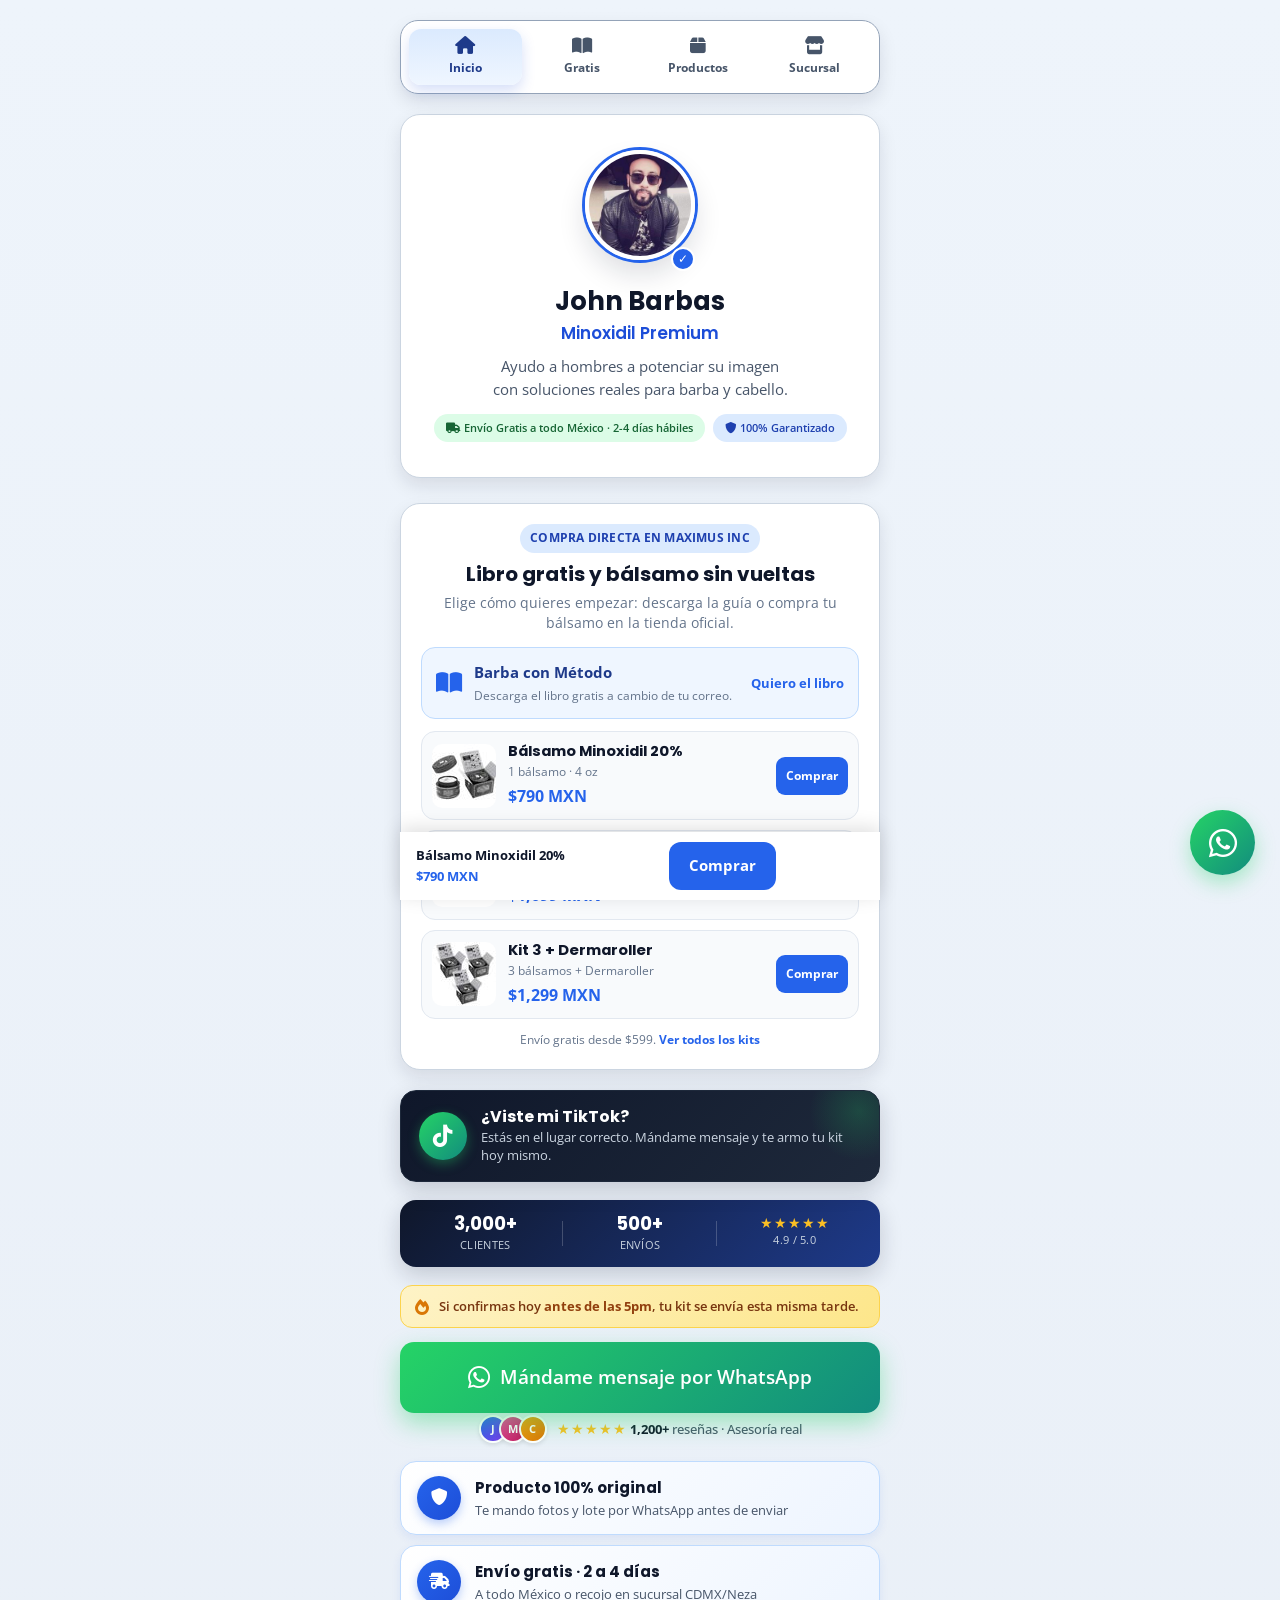
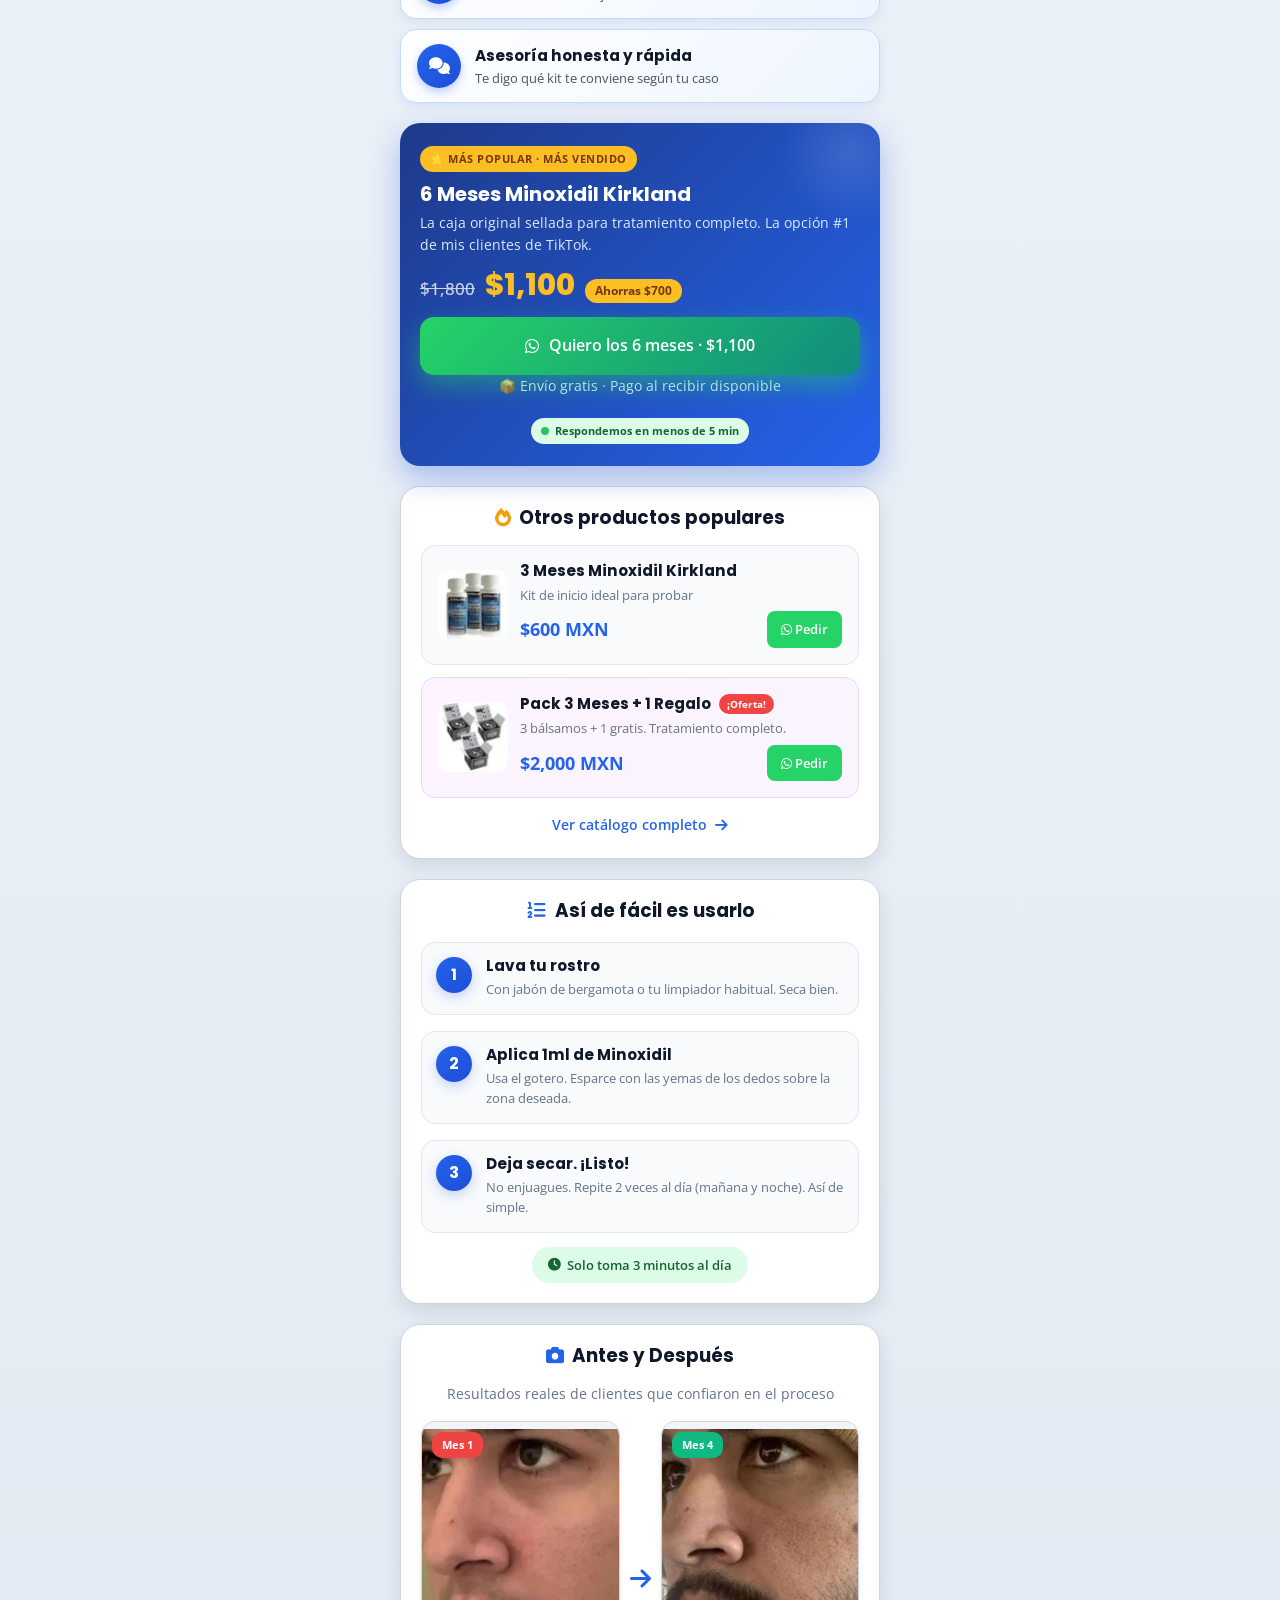
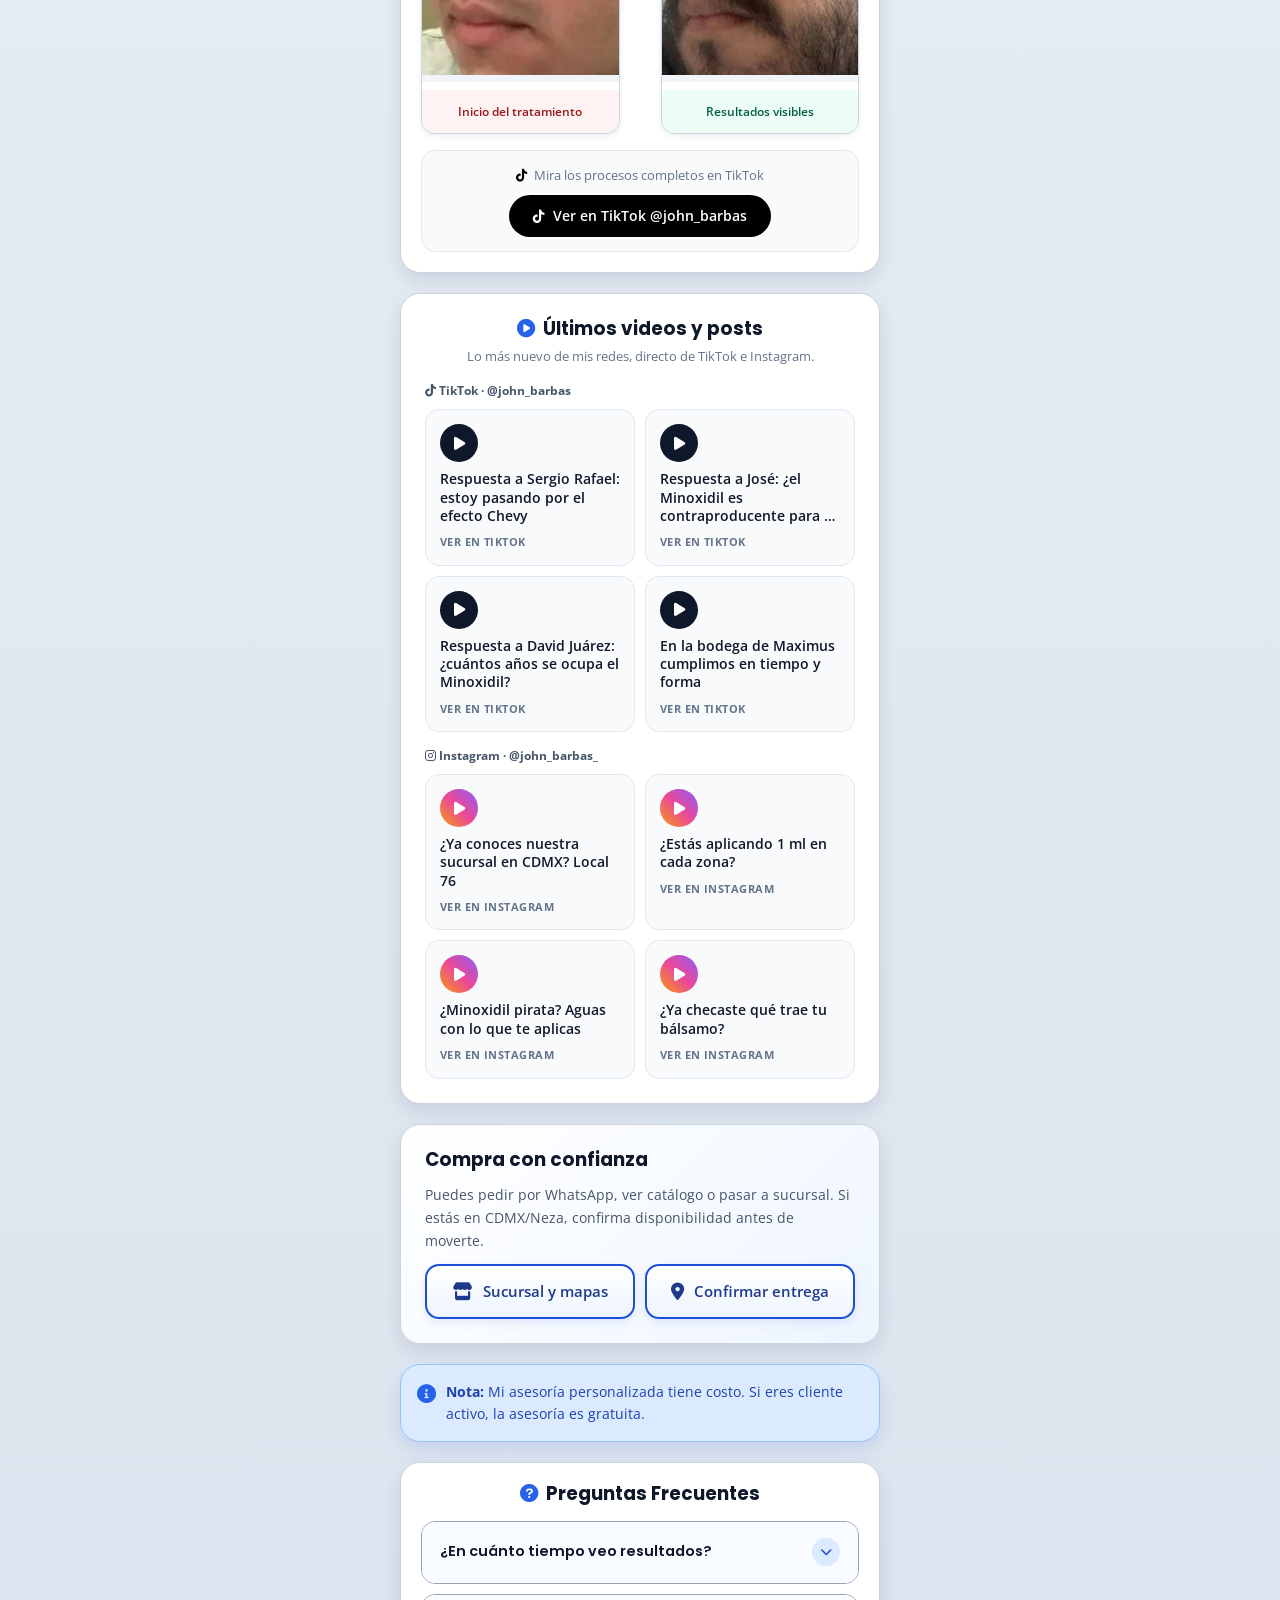
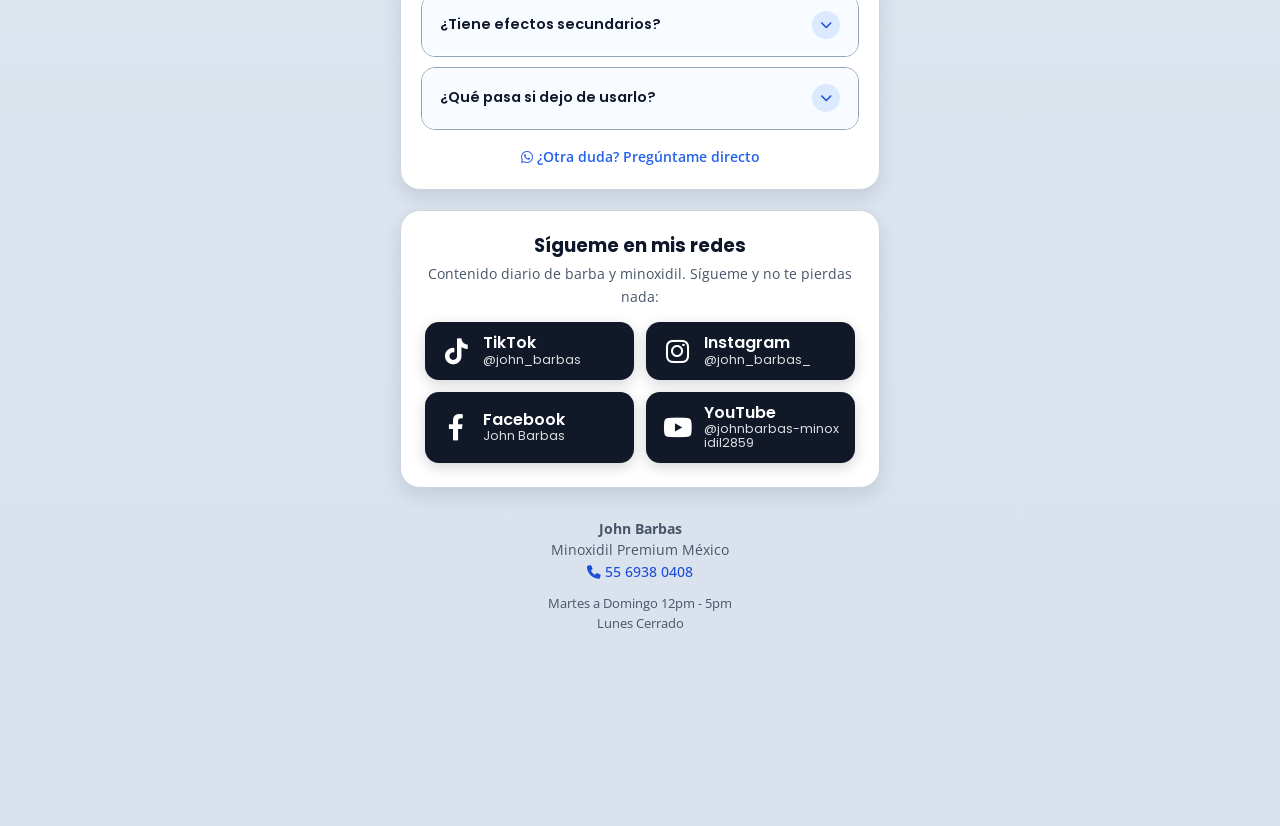
==== index.html @ 20057f25 "Precios 20-nov: fin del Buen Fin, dúo a $1,099 y kit a $1,299 (Shopify), envío gratis desde $599" ====
<!DOCTYPE html>
<html lang="es">
<head>
<!-- Google Tag Manager -->
<script>(function(w,d,s,l,i){w[l]=w[l]||[];w[l].push({'gtm.start':new Date().getTime(),event:'gtm.js'});var f=d.getElementsByTagName(s)[0],j=d.createElement(s),dl=l!='dataLayer'?'&l='+l:'';j.async=true;j.src='https://www.googletagmanager.com/gtm.js?id='+i+dl;f.parentNode.insertBefore(j,f);})(window,document,'script','dataLayer','GTM-P5PKNTZ5');</script>
<!-- End Google Tag Manager -->
<meta charset="UTF-8">
    <meta name="viewport" content="width=device-width, initial-scale=1.0">
    <title>John Barbas - Minoxidil Premium</title>
    
    <!-- Favicon -->
    <link rel="icon" type="image/x-icon" href="images/favicon.ico">
    
    <!-- Google Fonts -->
    <link rel="preconnect" href="https://fonts.googleapis.com">
    <link rel="preconnect" href="https://fonts.gstatic.com" crossorigin>
    <link href="https://fonts.googleapis.com/css2?family=Open+Sans:wght@400;500;600&family=Poppins:wght@500;600;700&display=swap" rel="stylesheet">
    
    <!-- Font Awesome -->
    <link rel="stylesheet" href="https://cdnjs.cloudflare.com/ajax/libs/font-awesome/6.0.0/css/all.min.css" crossorigin="anonymous">
    
    <!-- Main Styles -->
    <link rel="stylesheet" href="styles.css?v=6.2">
    <link rel="preload" as="image" href="images/profile_johnbarbas1.jpg">
    
    
    <!-- Meta tags -->
    <meta name="description" content="John Barbas - Experto en Minoxidil Premium. Crecimiento de barba y cabello garantizado.">
    <meta name="theme-color" content="#2563eb">
    
    <!-- PWA Manifest -->
    <link rel="manifest" href="manifest.json">
    <!-- Barra fija de compra (portada) -->
    <style>
        .main-container { padding-bottom: 92px; }
        .sticky-buy-bar { position: fixed; left: 50%; transform: translateX(-50%); bottom: 0; width: 100%; max-width: 480px; background: #ffffff; box-shadow: 0 -4px 18px rgba(0,0,0,0.13); display: flex; align-items: center; gap: 12px; padding: 10px 104px calc(10px + env(safe-area-inset-bottom)) 16px; z-index: 900; box-sizing: border-box; }
        .sticky-buy-bar .sbb-info { flex: 1; min-width: 0; }
        .sticky-buy-bar .sbb-name { display: block; font-size: 0.82rem; font-weight: 700; color: #0f172a; white-space: nowrap; overflow: hidden; text-overflow: ellipsis; }
        .sticky-buy-bar .sbb-price { display: block; font-size: 0.8rem; color: #2563eb; font-weight: 700; }
        .sticky-buy-bar .sbb-btn { background: #2563eb; color: #fff; text-decoration: none; font-weight: 700; font-size: 0.92rem; padding: 12px 20px; border-radius: 12px; white-space: nowrap; }

        .jb-latest-grid { display: grid; grid-template-columns: 1fr 1fr; gap: 10px; }
        .jb-latest-card { display: flex; flex-direction: column; gap: 8px; background: #f8fafc; border: 1px solid #e2e8f0; border-radius: 14px; padding: 14px; text-decoration: none; }
        .jb-latest-play { width: 38px; height: 38px; border-radius: 50%; background: #0f172a; color: #fff; display: flex; align-items: center; justify-content: center; font-size: 15px; }
        .jb-latest-play.ig { background: linear-gradient(45deg, #f59e0b, #ec4899, #8b5cf6); }
        .jb-latest-title { font-size: 0.85rem; font-weight: 600; color: #0f172a; line-height: 1.35; display: -webkit-box; -webkit-line-clamp: 3; -webkit-box-orient: vertical; overflow: hidden; }
        .jb-latest-tag { font-size: 0.68rem; font-weight: 700; color: #64748b; text-transform: uppercase; letter-spacing: 0.04em; }
        .jb-latest-group { font-size: 0.78rem; font-weight: 700; color: #475569; margin: 14px 0 8px; }

        .bf-strip { position: relative; display: flex; flex-wrap: wrap; align-items: center; justify-content: center; gap: 4px 10px; overflow: hidden; background: linear-gradient(120deg, #7f1d1d, #b91c1c 55%, #7f1d1d); color: #fff; text-decoration: none; border-radius: 14px; padding: 11px 38px; margin-bottom: 14px; font-family: 'Poppins', sans-serif; box-shadow: 0 6px 18px rgba(185, 28, 28, 0.28); }
        .bf-strip-text { font-size: 0.86rem; font-weight: 600; text-align: center; line-height: 1.35; }
        .bf-strip-cta { font-weight: 700; text-decoration: underline; text-underline-offset: 3px; white-space: nowrap; font-size: 0.86rem; }
        .bf-spark { position: absolute; color: #fde68a; pointer-events: none; animation: bfTwinkle 2.6s ease-in-out infinite alternate; }
        .bf-spark.s1 { top: 4px; left: 12px; font-size: 11px; }
        .bf-spark.s2 { top: 6px; right: 14px; font-size: 9px; animation-delay: .7s; }
        .bf-spark.s3 { bottom: 4px; left: 24%; font-size: 8px; animation-delay: 1.3s; }
        .bf-spark.s4 { bottom: 5px; right: 22%; font-size: 10px; animation-delay: 1.9s; }
        @keyframes bfTwinkle { from { opacity: .25; transform: scale(.7) rotate(0deg); } to { opacity: 1; transform: scale(1.15) rotate(20deg); } }
        @media (prefers-reduced-motion: reduce) { .bf-spark { animation: none; opacity: .65; } }
    </style>

</head>
<body>
<!-- Google Tag Manager (noscript) -->
<noscript><iframe src="https://www.googletagmanager.com/ns.html?id=GTM-P5PKNTZ5" height="0" width="0" style="display:none;visibility:hidden"></iframe></noscript>
<!-- End Google Tag Manager (noscript) -->

    <div class="main-container">


        <!-- Navegación -->
        <nav class="unified-nav">
            <a href="index.html" class="nav-tab active">
                <i class="fas fa-home"></i>
                <span>Inicio</span>
            </a>
            <a href="/guia" class="nav-tab">
                <i class="fas fa-book-open"></i>
                <span>Gratis</span>
            </a>
            <a href="productos.html" class="nav-tab">
                <i class="fas fa-box"></i>
                <span>Productos</span>
            </a>
            <a href="sucursal.html" class="nav-tab">
                <i class="fas fa-store"></i>
                <span>Sucursal</span>
            </a>
        </nav>

        <!-- Header Profile -->
        <header class="page-header">
            <div style="position: relative; display: inline-block;">
                <img src="images/profile_johnbarbas1.jpg" alt="John Barbas" class="profile-image" decoding="async" fetchpriority="high">
                <div style="position: absolute; bottom: 15px; right: 0; background: #2563eb; color: white; border-radius: 50%; width: 24px; height: 24px; display: flex; align-items: center; justify-content: center; border: 2px solid white; font-size: 12px;">✓</div>
            </div>
            <h1 class="page-title">John Barbas</h1>
            <h2 class="page-subtitle">Minoxidil Premium</h2>
            <p class="page-description">
                Ayudo a hombres a potenciar su imagen con soluciones reales para barba y cabello.
            </p>
            <div style="display: flex; justify-content: center; gap: 8px; margin-top: 14px; flex-wrap: wrap;">
                <span style="background: #dcfce7; color: #166534; padding: 5px 12px; border-radius: 20px; font-size: 0.7rem; font-weight: 600;">
                    <i class="fas fa-truck" style="margin-right: 4px;"></i>Envío Gratis a todo México · 2-4 días hábiles
                </span>
                <span style="background: #dbeafe; color: #1e40af; padding: 5px 12px; border-radius: 20px; font-size: 0.7rem; font-weight: 600;">
                    <i class="fas fa-shield-alt" style="margin-right: 4px;"></i>100% Garantizado
                </span>
            </div>
        </header>

        <!-- Acceso rápido: libro gratis y productos Maximus -->
        <section class="unified-card shop-shortcuts" aria-labelledby="shop-shortcuts-title">
            <div class="shop-shortcuts-head">
                <span class="shop-shortcuts-eyebrow">Compra directa en Maximus Inc</span>
                <h2 id="shop-shortcuts-title">Libro gratis y bálsamo sin vueltas</h2>
                <p>Elige cómo quieres empezar: descarga la guía o compra tu bálsamo en la tienda oficial.</p>
            </div>

            <a class="shop-book-cta" href="/guia">
                <i class="fas fa-book-open" aria-hidden="true"></i>
                <span class="shop-book-copy"><strong>Barba con Método</strong><span>Descarga el libro gratis a cambio de tu correo.</span></span>
                <b>Quiero el libro</b>
            </a>

            <div class="shop-product-list">
                <article class="shop-product-card">
                    <img src="images/product/1balsamo.jpg" alt="Bálsamo Minoxidil 20%" width="64" height="64" loading="lazy" decoding="async">
                    <div>
                        <h3>Bálsamo Minoxidil 20%</h3>
                        <p>1 bálsamo · 4 oz</p>
                        <span class="shop-product-price">$790 MXN</span>
                    </div>
                    <a href="https://maximus-inc.com.mx/products/1-balsamo-de-minoxidil-al-20-4-oz-crecimiento-de-barba-y-bigote-extra-fuerte-cierra-huecos" target="_blank" rel="noopener">Comprar</a>
                </article>

                <article class="shop-product-card">
                    <img src="images/product/1balsamo.jpg" alt="Dúo de Bálsamo Minoxidil 20%" width="64" height="64" loading="lazy" decoding="async">
                    <div>
                        <h3>Dúo Bálsamo Minoxidil 20%</h3>
                        <p>2 bálsamos</p>
                        <span class="shop-product-price">$1,099 MXN</span>
                    </div>
                    <a href="https://maximus-inc.com.mx/collections/balsamo-20-kits" target="_blank" rel="noopener">Comprar</a>
                </article>

                <article class="shop-product-card">
                    <img src="images/product/3balsamos.jpg" alt="Kit de 3 bálsamos Minoxidil 20% con Dermaroller" width="64" height="64" loading="lazy" decoding="async">
                    <div>
                        <h3>Kit 3 + Dermaroller</h3>
                        <p>3 bálsamos + Dermaroller</p>
                        <span class="shop-product-price">$1,299 MXN</span>
                    </div>
                    <a href="https://maximus-inc.com.mx/collections/balsamo-20-kits" target="_blank" rel="noopener">Comprar</a>
                </article>
            </div>

            <p class="shop-shortcuts-note">Envío gratis desde $599. <a href="https://maximus-inc.com.mx/collections/balsamo-20-kits" target="_blank" rel="noopener">Ver todos los kits</a></p>
        </section>

        <!-- TikTok Hook Banner -->
        <div class="tiktok-hook">
            <div class="tiktok-hook-icon">
                <i class="fab fa-tiktok"></i>
            </div>
            <div class="tiktok-hook-content">
                <strong>¿Viste mi TikTok?</strong>
                <span>Estás en el lugar correcto. Mándame mensaje y te armo tu kit hoy mismo.</span>
            </div>
        </div>

        <!-- Top Stats Bar (Prueba social inmediata) -->
        <div class="top-stats-bar">
            <div class="top-stats-item">
                <strong>3,000+</strong>
                <span>Clientes</span>
            </div>
            <div class="top-stats-item">
                <strong>500+</strong>
                <span>Envíos</span>
            </div>
            <div class="top-stats-item">
                <span class="stars">★★★★★</span>
                <span>4.9 / 5.0</span>
            </div>
        </div>

        <!-- Urgency Banner -->
        <div class="urgency-banner">
            <i class="fas fa-fire"></i>
            <span>Si confirmas hoy <strong>antes de las 5pm</strong>, tu kit se envía esta misma tarde.</span>
        </div>

        <!-- CTA Principal WhatsApp - MÁS GRANDE -->
        <a href="https://wa.me/525569380408?text=Hola%20John,%20vengo%20de%20TikTok%20y%20quiero%20elegir%20mi%20kit%20de%20Minoxidil." 
           target="_blank" class="btn-unified btn-whatsapp" style="padding: 20px 24px; font-size: 1.18rem; margin-bottom: 10px; box-shadow: 0 10px 25px rgba(37, 211, 102, 0.40);">
            <i class="fab fa-whatsapp" style="font-size: 1.6rem;"></i>
            <span>Mándame mensaje por WhatsApp</span>
        </a>

        <!-- Mini prueba social bajo el CTA -->
        <div class="mini-proof">
            <div class="mini-proof-avatar-group">
                <span class="mini-proof-avatar">J</span>
                <span class="mini-proof-avatar" style="background: linear-gradient(135deg, #ec4899 0%, #be185d 100%);">M</span>
                <span class="mini-proof-avatar" style="background: linear-gradient(135deg, #f59e0b 0%, #d97706 100%);">C</span>
            </div>
            <div class="mini-proof-text">
                <span class="mini-proof-stars">★★★★★</span> <strong>1,200+</strong> reseñas · Asesoría real
            </div>
        </div>

        <!-- Trust strip -->
        <div class="trust-strip">
            <div class="trust-strip-item">
                <i class="fas fa-shield-alt"></i>
                <div>
                    <strong>Producto 100% original</strong>
                    <span>Te mando fotos y lote por WhatsApp antes de enviar</span>
                </div>
            </div>
            <div class="trust-strip-item">
                <i class="fas fa-truck-fast"></i>
                <div>
                    <strong>Envío gratis · 2 a 4 días</strong>
                    <span>A todo México o recojo en sucursal CDMX/Neza</span>
                </div>
            </div>
            <div class="trust-strip-item">
                <i class="fas fa-comments"></i>
                <div>
                    <strong>Asesoría honesta y rápida</strong>
                    <span>Te digo qué kit te conviene según tu caso</span>
                </div>
            </div>
        </div>

        <!-- Anchor Pricing Card - Oferta ancla destacada -->
        <div class="anchor-card">
            <span class="anchor-badge">⭐ Más popular · Más vendido</span>
            <h3>6 Meses Minoxidil Kirkland</h3>
            <p>La caja original sellada para tratamiento completo. La opción #1 de mis clientes de TikTok.</p>
            <div class="anchor-pricing">
                <span class="anchor-price-old">$1,800</span>
                <span class="anchor-price-new">$1,100</span>
                <span class="anchor-savings">Ahorras $700</span>
            </div>
            <a href="https://wa.me/525569380408?text=Hola%20John,%20quiero%20los%206%20meses%20Kirkland%20a%20$1,100." target="_blank" class="btn-unified btn-whatsapp" style="margin-bottom: 0; padding: 16px; font-size: 1rem;">
                <i class="fab fa-whatsapp"></i>
                <span>Quiero los 6 meses · $1,100</span>
            </a>
            <p class="anchor-meta">📦 Envío gratis · Pago al recibir disponible</p>
            <div style="text-align: center;">
                <span class="respondemos-badge">
                    <span class="pulse-dot"></span>
                    Respondemos en menos de 5 min
                </span>
            </div>
        </div>

        <!-- Productos Destacados (3 en la misma página) -->
        <div class="unified-card" style="padding: 20px;">
            <h3 class="card-title" style="margin-bottom: 16px; text-align: center;">
                <i class="fas fa-fire" style="color: #f59e0b; margin-right: 8px;"></i>Otros productos populares
            </h3>
            
            <!-- Producto 2: 3 Meses Kirkland -->
            <div style="background: #f8fafc; border-radius: 14px; padding: 16px; margin-bottom: 12px; border: 1px solid #e2e8f0;">
                <div style="display: flex; gap: 12px; align-items: center;">
                    <div style="width: 70px; height: 70px; border-radius: 10px; overflow: hidden; flex-shrink: 0;">
                        <img src="images/product/3meses.jpg" alt="3 Meses Kirkland" width="64" height="64" style="width: 100%; height: 100%; object-fit: cover;" decoding="async" loading="lazy">
                    </div>
                    <div style="flex-grow: 1;">
                        <h4 style="font-size: 0.95rem; font-weight: 700; margin: 0 0 4px 0; color: #0f172a;">3 Meses Minoxidil Kirkland</h4>
                        <p style="font-size: 0.8rem; color: #64748b; margin: 0 0 6px 0;">Kit de inicio ideal para probar</p>
                        <div style="display: flex; justify-content: space-between; align-items: center;">
                            <span style="font-size: 1.1rem; font-weight: 700; color: #2563eb;">$600 MXN</span>
                            <a href="https://wa.me/525569380408?text=Hola%20John,%20quiero%20el%20pack%20de%203%20meses%20Kirkland." target="_blank" style="background: #25D366; color: white; padding: 8px 14px; border-radius: 8px; font-size: 0.8rem; font-weight: 600; text-decoration: none;">
                                <i class="fab fa-whatsapp"></i> Pedir
                            </a>
                        </div>
                    </div>
                </div>
            </div>

            <!-- Producto 3: Pack 3+1 Oferta -->
            <div style="background: linear-gradient(135deg, #fdf4ff 0%, #faf5ff 100%); border-radius: 14px; padding: 16px; border: 1px solid #e9d5ff;">
                <div style="display: flex; gap: 12px; align-items: center;">
                    <div style="width: 70px; height: 70px; border-radius: 10px; overflow: hidden; flex-shrink: 0;">
                        <img src="images/product/3balsamos.jpg" alt="Pack 3 Bálsamos" width="64" height="64" style="width: 100%; height: 100%; object-fit: cover;" decoding="async" loading="lazy">
                    </div>
                    <div style="flex-grow: 1;">
                        <div style="display: flex; align-items: center; gap: 8px; margin-bottom: 4px;">
                            <h4 style="font-size: 0.95rem; font-weight: 700; margin: 0; color: #0f172a;">Pack 3 Meses + 1 Regalo</h4>
                            <span style="background: #ef4444; color: white; font-size: 0.65rem; padding: 2px 8px; border-radius: 10px; font-weight: 700;">¡Oferta!</span>
                        </div>
                        <p style="font-size: 0.8rem; color: #64748b; margin: 0 0 6px 0;">3 bálsamos + 1 gratis. Tratamiento completo.</p>
                        <div style="display: flex; justify-content: space-between; align-items: center;">
                            <span style="font-size: 1.1rem; font-weight: 700; color: #2563eb;">$2,000 MXN</span>
                            <a href="https://wa.me/525569380408?text=Hola%20John,%20quiero%20la%20oferta%20de%203%20Meses%20%2B%201%20Regalo%20por%20$2000." target="_blank" style="background: #25D366; color: white; padding: 8px 14px; border-radius: 8px; font-size: 0.8rem; font-weight: 600; text-decoration: none;">
                                <i class="fab fa-whatsapp"></i> Pedir
                            </a>
                        </div>
                    </div>
                </div>
            </div>
            
            <div style="text-align: center; margin-top: 14px;">
                <a href="productos.html" style="color: #2563eb; font-size: 0.9rem; font-weight: 600; text-decoration: none;">
                    Ver catálogo completo <i class="fas fa-arrow-right" style="margin-left: 4px;"></i>
                </a>
            </div>
        </div>

        <!-- Guía de Uso en 3 Pasos -->
        <div class="unified-card" style="padding: 20px;">
            <h3 class="card-title" style="text-align: center; margin-bottom: 20px;">
                <i class="fas fa-list-ol" style="color: #2563eb; margin-right: 8px;"></i>Así de fácil es usarlo
            </h3>
            <div class="steps-guide">
                <div class="step-item">
                    <div class="step-circle">1</div>
                    <div style="flex-grow: 1;">
                        <h4 style="font-size: 0.95rem; font-weight: 700; color: #0f172a; margin: 0 0 4px 0;">Lava tu rostro</h4>
                        <p style="font-size: 0.8rem; color: #64748b; margin: 0;">Con jabón de bergamota o tu limpiador habitual. Seca bien.</p>
                    </div>
                </div>
                <div class="step-item">
                    <div class="step-circle">2</div>
                    <div style="flex-grow: 1;">
                        <h4 style="font-size: 0.95rem; font-weight: 700; color: #0f172a; margin: 0 0 4px 0;">Aplica 1ml de Minoxidil</h4>
                        <p style="font-size: 0.8rem; color: #64748b; margin: 0;">Usa el gotero. Esparce con las yemas de los dedos sobre la zona deseada.</p>
                    </div>
                </div>
                <div class="step-item">
                    <div class="step-circle">3</div>
                    <div style="flex-grow: 1;">
                        <h4 style="font-size: 0.95rem; font-weight: 700; color: #0f172a; margin: 0 0 4px 0;">Deja secar. ¡Listo!</h4>
                        <p style="font-size: 0.8rem; color: #64748b; margin: 0;">No enjuagues. Repite 2 veces al día (mañana y noche). Así de simple.</p>
                    </div>
                </div>
            </div>
            <div style="text-align: center; margin-top: 14px;">
                <span style="display: inline-flex; align-items: center; gap: 6px; background: #dcfce7; color: #166534; padding: 8px 16px; border-radius: 20px; font-size: 0.8rem; font-weight: 600;">
                    <i class="fas fa-clock"></i> Solo toma 3 minutos al día
                </span>
            </div>
        </div>

        <!-- Antes y Después - Prueba Social Visual -->
        <div class="unified-card" style="padding: 20px;">
            <h3 class="card-title" style="text-align: center; margin-bottom: 16px;">
                <i class="fas fa-camera" style="color: #2563eb; margin-right: 8px;"></i>Antes y Después
            </h3>
            <p style="text-align: center; font-size: 0.85rem; color: #64748b; margin-bottom: 16px;">Resultados reales de clientes que confiaron en el proceso</p>
            
            <!-- Comparación Mes 1 vs Mes 4 -->
            <div class="before-after-gallery">
                <div class="before-after-item">
                    <div style="position: relative;">
                        <img src="images/ANTES.webp" alt="Antes" width="600" height="750" style="width: 100%; height: 260px; object-fit: contain; background: #f1f5f9; border-radius: 14px 14px 0 0;" decoding="async" loading="lazy">
                        <span style="position: absolute; top: 10px; left: 10px; background: #ef4444; color: white; font-size: 0.7rem; font-weight: 700; padding: 4px 10px; border-radius: 10px;">Mes 1</span>
                    </div>
                    <div style="padding: 12px; text-align: center; background: #fef2f2; border-radius: 0 0 14px 14px;">
                        <p style="font-size: 0.75rem; color: #991b1b; margin: 0; font-weight: 600;">Inicio del tratamiento</p>
                    </div>
                </div>
                <div style="display: flex; align-items: center; justify-content: center; font-size: 1.5rem; color: #2563eb;">
                    <i class="fas fa-arrow-right"></i>
                </div>
                <div class="before-after-item">
                    <div style="position: relative;">
                        <img src="images/DESPUES.jpg" alt="Después" width="600" height="750" style="width: 100%; height: 260px; object-fit: contain; background: #f1f5f9; border-radius: 14px 14px 0 0;" decoding="async" loading="lazy">
                        <span style="position: absolute; top: 10px; left: 10px; background: #10b981; color: white; font-size: 0.7rem; font-weight: 700; padding: 4px 10px; border-radius: 10px;">Mes 4</span>
                    </div>
                    <div style="padding: 12px; text-align: center; background: #ecfdf5; border-radius: 0 0 14px 14px;">
                        <p style="font-size: 0.75rem; color: #065f46; margin: 0; font-weight: 600;">Resultados visibles</p>
                    </div>
                </div>
            </div>

            <!-- TikTok Embed -->
            <div style="margin-top: 16px; background: #f8fafc; border-radius: 14px; padding: 14px; text-align: center; border: 1px solid #e2e8f0;">
                <p style="font-size: 0.8rem; color: #64748b; margin: 0 0 10px 0;">
                    <i class="fab fa-tiktok" style="color: #000; margin-right: 4px;"></i> 
                    Mira los procesos completos en TikTok
                </p>
                <a href="https://www.tiktok.com/@john_barbas" target="_blank" style="display: inline-flex; align-items: center; gap: 8px; background: #000; color: white; padding: 10px 24px; border-radius: 25px; font-size: 0.85rem; font-weight: 600; text-decoration: none; transition: transform 0.2s;">
                    <i class="fab fa-tiktok"></i> Ver en TikTok @john_barbas
                </a>
            </div>
        </div>


        <!-- JB-ULTIMOS-VIDEOS:INICIO — Sección «Últimos videos y posts». El agente diario reemplaza SOLO este bloque (entre INICIO y FIN), sin tocar el resto de la página. Tarjetas nativas sin embeds: título + enlace al post original. -->
        <section class="unified-card jb-latest" id="ultimos-videos" aria-labelledby="ultimos-videos-title">
            <h3 class="card-title" id="ultimos-videos-title" style="text-align: center; margin-bottom: 6px;">
                <i class="fas fa-play-circle" style="color: #2563eb; margin-right: 8px;"></i>Últimos videos y posts
            </h3>
            <p style="text-align: center; font-size: 0.82rem; color: #64748b; margin: 0 0 6px;">Lo más nuevo de mis redes, directo de TikTok e Instagram.</p>

            <p class="jb-latest-group"><i class="fab fa-tiktok"></i> TikTok · @john_barbas</p>
            <div class="jb-latest-grid">
                <a class="jb-latest-card" href="https://www.tiktok.com/@john_barbas/video/7709603584639356168" target="_blank" rel="noopener">
                    <span class="jb-latest-play"><i class="fas fa-play"></i></span>
                    <span class="jb-latest-title">Respuesta a Sergio Rafael: estoy pasando por el efecto Chevy</span>
                    <span class="jb-latest-tag">Ver en TikTok</span>
                </a>
                <a class="jb-latest-card" href="https://www.tiktok.com/@john_barbas/video/7709600909235408135" target="_blank" rel="noopener">
                    <span class="jb-latest-play"><i class="fas fa-play"></i></span>
                    <span class="jb-latest-title">Respuesta a José: ¿el Minoxidil es contraproducente para el cabello?</span>
                    <span class="jb-latest-tag">Ver en TikTok</span>
                </a>
                <a class="jb-latest-card" href="https://www.tiktok.com/@john_barbas/video/7709596775887244596" target="_blank" rel="noopener">
                    <span class="jb-latest-play"><i class="fas fa-play"></i></span>
                    <span class="jb-latest-title">Respuesta a David Juárez: ¿cuántos años se ocupa el Minoxidil?</span>
                    <span class="jb-latest-tag">Ver en TikTok</span>
                </a>
                <a class="jb-latest-card" href="https://www.tiktok.com/@john_barbas/video/7709319992407231764" target="_blank" rel="noopener">
                    <span class="jb-latest-play"><i class="fas fa-play"></i></span>
                    <span class="jb-latest-title">En la bodega de Maximus cumplimos en tiempo y forma</span>
                    <span class="jb-latest-tag">Ver en TikTok</span>
                </a>
            </div>

            <p class="jb-latest-group"><i class="fab fa-instagram"></i> Instagram · @john_barbas_</p>
            <div class="jb-latest-grid">
                <a class="jb-latest-card" href="https://www.instagram.com/reel/Df6F7XvDAEJ/" target="_blank" rel="noopener">
                    <span class="jb-latest-play ig"><i class="fas fa-play"></i></span>
                    <span class="jb-latest-title">¿Ya conoces nuestra sucursal en CDMX? Local 76</span>
                    <span class="jb-latest-tag">Ver en Instagram</span>
                </a>
                <a class="jb-latest-card" href="https://www.instagram.com/reel/DftNlpeDsNX/" target="_blank" rel="noopener">
                    <span class="jb-latest-play ig"><i class="fas fa-play"></i></span>
                    <span class="jb-latest-title">¿Estás aplicando 1 ml en cada zona?</span>
                    <span class="jb-latest-tag">Ver en Instagram</span>
                </a>
                <a class="jb-latest-card" href="https://www.instagram.com/reel/Dfs_vl1Dryz/" target="_blank" rel="noopener">
                    <span class="jb-latest-play ig"><i class="fas fa-play"></i></span>
                    <span class="jb-latest-title">¿Minoxidil pirata? Aguas con lo que te aplicas</span>
                    <span class="jb-latest-tag">Ver en Instagram</span>
                </a>
                <a class="jb-latest-card" href="https://www.instagram.com/reel/DfqotW5jDBk/" target="_blank" rel="noopener">
                    <span class="jb-latest-play ig"><i class="fas fa-play"></i></span>
                    <span class="jb-latest-title">¿Ya checaste qué trae tu bálsamo?</span>
                    <span class="jb-latest-tag">Ver en Instagram</span>
                </a>
            </div>
        </section>
        <!-- JB-ULTIMOS-VIDEOS:FIN -->

        <div class="unified-card pickup-card">
            <h3 class="card-title" style="margin-bottom: 12px;">Compra con confianza</h3>
            <p style="font-size: 0.9rem; color: #475569; margin-bottom: 12px;">Puedes pedir por WhatsApp, ver catálogo o pasar a sucursal. Si estás en CDMX/Neza, confirma disponibilidad antes de moverte.</p>
            <div class="pickup-actions">
                <a href="sucursal.html" class="btn-unified btn-primary">
                    <i class="fas fa-store"></i>
                    <span>Sucursal y mapas</span>
                </a>
                <a href="https://wa.me/525569380408?text=Hola%20John,%20quiero%20confirmar%20disponibilidad%20y%20forma%20de%20entrega." target="_blank" class="btn-unified btn-primary">
                    <i class="fas fa-map-marker-alt"></i>
                    <span>Confirmar entrega</span>
                </a>
            </div>
        </div>

        <!-- Nota Importante - BAJÓ (después de CTAs) -->
        <div class="unified-card note-card" style="background-color: #eff6ff; border-color: #bfdbfe; padding: 16px;">
            <div style="display: flex; gap: 10px; align-items: start;">
                <i class="fas fa-info-circle" style="color: #2563eb; font-size: 1.2rem; margin-top: 3px;"></i>
                <p style="font-size: 0.85rem; color: #1e40af; margin: 0;">
                    <strong>Nota:</strong> Mi asesoría personalizada tiene costo. Si eres cliente activo, la asesoría es gratuita.
                </p>
            </div>
        </div>

        <!-- FAQ - Preguntas Frecuentes -->
        <div class="unified-card" style="padding: 20px;">
            <h3 class="card-title" style="text-align: center; margin-bottom: 16px;">
                <i class="fas fa-question-circle" style="color: #2563eb; margin-right: 8px;"></i>Preguntas Frecuentes
            </h3>
            <div class="faq-list">
                <div class="faq-item">
                    <button class="faq-question" onclick="this.parentElement.classList.toggle('active')">
                        <span>¿En cuánto tiempo veo resultados?</span>
                        <i class="fas fa-chevron-down faq-icon"></i>
                    </button>
                    <div class="faq-answer">
                        <p>Los primeros resultados se notan entre el <strong>mes 2 y 3</strong> de uso constante. Para resultados consolidados y permanentes, recomendamos un tratamiento mínimo de <strong>6 meses</strong>. Cada persona responde distinto, pero la constancia es la clave.</p>
                    </div>
                </div>
                <div class="faq-item">
                    <button class="faq-question" onclick="this.parentElement.classList.toggle('active')">
                        <span>¿Tiene efectos secundarios?</span>
                        <i class="fas fa-chevron-down faq-icon"></i>
                    </button>
                    <div class="faq-answer">
                        <p>El Minoxidil es un producto <strong>seguro y dermatológicamente probado</strong>. Algunas personas pueden experimentar leve resequedad o picazón al inicio, lo cual es normal y se mitiga con una buena hidratación. Si tienes piel sensible, puedes empezar con una aplicación al día. No afecta la presión arterial en las dosis tópicas recomendadas.</p>
                    </div>
                </div>
                <div class="faq-item">
                    <button class="faq-question" onclick="this.parentElement.classList.toggle('active')">
                        <span>¿Qué pasa si dejo de usarlo?</span>
                        <i class="fas fa-chevron-down faq-icon"></i>
                    </button>
                    <div class="faq-answer">
                        <p>El vello ganado durante el tratamiento se <strong>mantiene si completas al menos 6 meses continuos</strong>. Si lo dejas antes de tiempo, el vello nuevo que aún no se ha vuelto permanente puede caerse. Por eso recomendamos los tratamientos de 6 meses para asegurar resultados duraderos.</p>
                    </div>
                </div>
            </div>
            <div style="text-align: center; margin-top: 14px;">
                <a href="https://wa.me/525569380408?text=Hola%20John,%20tengo%20una%20duda%20sobre%20el%20tratamiento." target="_blank" style="color: #2563eb; font-size: 0.85rem; font-weight: 600; text-decoration: none;">
                    <i class="fab fa-whatsapp"></i> ¿Otra duda? Pregúntame directo
                </a>
            </div>
        </div>

        <!-- Footer -->
        
<section class="unified-card jb-follow" aria-label="Redes sociales de John Barbas">
    <h3>Sígueme en mis redes</h3>
    <p class="jb-follow-sub">Contenido diario de barba y minoxidil. Sígueme y no te pierdas nada:</p>
    <div class="jb-follow-grid">
        <a class="jb-follow-btn" href="https://www.tiktok.com/@john_barbas" target="_blank" rel="noopener" aria-label="TikTok de John Barbas">
            <i class="fab fa-tiktok"></i>
            <span class="jb-follow-txt"><span class="jb-follow-name">TikTok</span><span class="jb-follow-handle">@john_barbas</span></span>
        </a>
        <a class="jb-follow-btn" href="https://www.instagram.com/john_barbas_" target="_blank" rel="noopener" aria-label="Instagram de John Barbas">
            <i class="fab fa-instagram"></i>
            <span class="jb-follow-txt"><span class="jb-follow-name">Instagram</span><span class="jb-follow-handle">@john_barbas_</span></span>
        </a>
        <a class="jb-follow-btn" href="https://www.facebook.com/profile.php?id=1232120756799983" target="_blank" rel="noopener" aria-label="Facebook de John Barbas">
            <i class="fab fa-facebook-f"></i>
            <span class="jb-follow-txt"><span class="jb-follow-name">Facebook</span><span class="jb-follow-handle">John Barbas</span></span>
        </a>
        <a class="jb-follow-btn" href="https://www.youtube.com/@johnbarbas-minoxidil2859" target="_blank" rel="noopener" aria-label="YouTube de John Barbas">
            <i class="fab fa-youtube"></i>
            <span class="jb-follow-txt"><span class="jb-follow-name">YouTube</span><span class="jb-follow-handle">@johnbarbas-minoxidil2859</span></span>
        </a>
    </div>
</section>

        <footer class="unified-footer">
            <p><strong>John Barbas</strong><br>Minoxidil Premium México</p>
            <div class="mb-2">
                <a href="tel:+525569380408"><i class="fas fa-phone"></i> 55 6938 0408</a>
            </div>
            <p style="font-size: 0.8rem;">
                Martes a Domingo 12pm - 5pm<br>
                Lunes Cerrado
            </p>
        </footer>

    </div>


    <!-- Barra fija de compra -->
    <div class="sticky-buy-bar">
        <div class="sbb-info">
            <span class="sbb-name">Bálsamo Minoxidil 20%</span>
            <span class="sbb-price">$790 MXN</span>
        </div>
        <a class="sbb-btn" href="https://maximus-inc.com.mx/products/1-balsamo-de-minoxidil-al-20-4-oz-crecimiento-de-barba-y-bigote-extra-fuerte-cierra-huecos" target="_blank" rel="noopener">Comprar</a>
    </div>

    <!-- WhatsApp Float -->
    <a href="https://wa.me/5215641989504?text=Hola%2C%20vi%20John%20Barbas%20y%20quiero%20informaci%C3%B3n%20del%20B%C3%A1lsamo%20Minoxidil%2020%25" target="_blank" rel="noopener" class="whatsapp-float" aria-label="Abrir WhatsApp de Maximus Inc">
        <i class="fab fa-whatsapp"></i>
    </a>

    <!-- Scripts -->
    <script src="script.js?v=2" defer></script>
    <script src="facebookPixel.js" async></script>
</body>
</html>
---- styles.css ----
/* John Barbas - Redesign 2024 (Clean & WhatsApp Focused) */

/* ========================================
   VARIABLES CSS - Sistema de Colores Limpio
======================================== */
:root {
    /* Paleta Principal - Tonos más sobrios y profesionales */
    --primary: #1d4ed8;      /* Azul profesional */
    --primary-dark: #1e3a8a;
    --primary-light: #2563eb;
    --whatsapp: #25D366;     /* WhatsApp oficial */
    --whatsapp-dark: #128C7E;
    --whatsapp-light: #30d66a;
    
    /* Tonos Neutros - Mejor contraste */
    --bg-body: #e8eef6;       /* Gris muy suave para fondo */
    --bg-card: #ffffff;       /* Blanco puro para tarjetas */
    --bg-card-hover: #eef5ff;
    --text-main: #0f172a;     /* Gris muy oscuro para lectura - mejor contraste */
    --text-muted: #475569;    /* Gris medio para secundarios - más oscuro */
    --text-light: #94a3b8;    /* Para textos muy claros */
    --border-color: #cbd5e1;  /* Bordes más visibles */
    --border-strong: #94a3b8;

    /* Acentos */
    --accent-warning: #f59e0b;
    --accent-success: #10b981;
    --accent-danger: #ef4444;

    /* Espaciado y Redondeo */
    --radius-card: 20px;
    --radius-btn: 14px;
    --radius-full: 9999px;
    --spacing-unit: 1rem;

    /* Sombras más definidas */
    --shadow-sm: 0 2px 6px rgba(15, 23, 42, 0.08);
    --shadow-md: 0 8px 18px rgba(15, 23, 42, 0.10);
    --shadow-lg: 0 14px 28px rgba(15, 23, 42, 0.14);
    --shadow-glow-whatsapp: 0 8px 20px rgba(37, 211, 102, 0.35);
    --shadow-glow-primary: 0 8px 20px rgba(37, 99, 235, 0.25);
    
    /* Tipografía */
    --font-heading: 'Poppins', -apple-system, BlinkMacSystemFont, sans-serif;
    --font-body: 'Open Sans', -apple-system, BlinkMacSystemFont, sans-serif;
}

/* ========================================
   RESET & BASE
======================================== */
* {
    box-sizing: border-box;
    margin: 0;
    padding: 0;
}

html {
    scroll-behavior: smooth;
}

body {
    font-family: var(--font-body);
    background: linear-gradient(180deg, #eef4fb 0%, var(--bg-body) 42%, #d8e1ec 100%);
    color: var(--text-main);
    line-height: 1.6;
    min-height: 100vh;
    display: flex;
    flex-direction: column;
    align-items: center;
    padding: 20px 15px;
    -webkit-font-smoothing: antialiased;
    -moz-osx-font-smoothing: grayscale;
}

h1, h2, h3, h4, h5, h6 {
    font-family: var(--font-heading);
    color: var(--text-main);
    line-height: 1.2;
}

a {
    text-decoration: none;
    color: inherit;
    transition: all 0.25s ease;
}

a:focus-visible {
    outline: 2px solid var(--primary);
    outline-offset: 2px;
    border-radius: 4px;
}

/* ========================================
   LAYOUT PRINCIPAL
======================================== */
.main-container {
    width: 100%;
    max-width: 480px; /* Ancho típico de móvil/app */
    margin: 0 auto;
    background-color: transparent;
}

/* ========================================
   NAVEGACIÓN
======================================== */
.unified-nav {
    background: rgba(255, 255, 255, 0.96) !important;
    border: 1px solid var(--border-strong) !important;
    border-radius: 18px !important;
    box-shadow: var(--shadow-md) !important;
    display: grid !important;
    gap: 4px !important;
    grid-template-columns: repeat(4, minmax(0, 1fr)) !important;
    justify-content: initial !important;
    margin-bottom: 20px !important;
    padding: 8px !important;
    position: sticky !important;
    top: 10px !important;
    z-index: 100 !important;
}

.nav-tab {
    align-items: center !important;
    border-radius: 12px !important;
    color: var(--text-muted) !important;
    display: flex !important;
    flex-direction: column !important;
    font-size: 0.72rem !important;
    font-weight: 700 !important;
    min-height: 54px !important;
    justify-content: center !important;
    padding: 8px 4px !important;
    text-align: center !important;
    text-decoration: none !important;
    transition: all 0.2s ease !important;
}

.nav-tab i {
    font-size: 1.12rem !important;
    margin-bottom: 4px !important;
}

.nav-tab.active {
    background: linear-gradient(180deg, #dbeafe 0%, #eff6ff 100%) !important;
    box-shadow: 0 6px 14px rgba(29, 78, 216, 0.18) !important;
    color: var(--primary-dark) !important;
}

.nav-tab:hover:not(.active) {
    background-color: var(--bg-card-hover);
    color: var(--primary-dark);
}

/* ========================================
   HEADER
======================================== */
.page-header {
    text-align: center;
    margin-bottom: 25px;
    background: var(--bg-card);
    padding: 35px 25px;
    border-radius: var(--radius-card);
    box-shadow: var(--shadow-md);
    border: 1px solid var(--border-color);
}

.profile-image {
    width: 110px;
    height: 110px;
    border-radius: 50%;
    object-fit: cover;
    border: 4px solid white;
    box-shadow: 0 0 0 3px var(--primary-light), var(--shadow-lg);
    margin-bottom: 18px;
}

.page-title {
    font-size: 1.6rem;
    font-weight: 700;
    margin-bottom: 6px;
    color: var(--text-main);
}

.page-subtitle {
    font-size: 1.05rem;
    color: var(--primary);
    font-weight: 600;
    margin-bottom: 12px;
}

.page-description {
    font-size: 0.95rem;
    color: var(--text-muted);
    max-width: 300px;
    margin: 0 auto;
    line-height: 1.5;
}

/* ========================================
   TARJETAS (CARDS)
======================================== */
.unified-card, .product-card {
    background: var(--bg-card);
    border-radius: var(--radius-card);
    padding: 24px;
    margin-bottom: 20px;
    box-shadow: var(--shadow-md);
    border: 1px solid var(--border-color);
    transition: transform 0.2s ease, box-shadow 0.2s ease;
}

.unified-card:hover, .product-card:hover {
    transform: translateY(-3px);
    box-shadow: var(--shadow-lg);
}

.card-header {
    display: flex;
    align-items: center;
    margin-bottom: 16px;
    gap: 14px;
}

.card-header .card-icon {
    transition: transform 0.2s ease;
}

.card-header:hover .card-icon {
    transform: scale(1.1);
}

.card-icon {
    width: 48px;
    height: 48px;
    border-radius: 12px;
    background: linear-gradient(135deg, #eff6ff 0%, #dbeafe 100%);
    color: var(--primary);
    display: flex;
    align-items: center;
    justify-content: center;
    font-size: 1.3rem;
    flex-shrink: 0;
}

.card-title {
    font-size: 1.15rem;
    font-weight: 700;
    margin: 0;
    color: var(--text-main);
}

.card-content {
    font-size: 0.95rem;
    color: var(--text-muted);
}

/* ========================================
   BOTONES
======================================== */
.btn-unified {
    display: flex;
    align-items: center;
    justify-content: center;
    width: 100%;
    padding: 14px 20px;
    border-radius: var(--radius-btn);
    font-weight: 600;
    font-size: 1rem;
    margin-bottom: 12px;
    transition: transform 0.1s, box-shadow 0.1s;
    gap: 10px;
    border: none;
    cursor: pointer;
}

.btn-unified:active {
    transform: scale(0.98);
}

/* Botón WhatsApp (Principal) */
.btn-whatsapp {
    background: linear-gradient(135deg, var(--whatsapp) 0%, var(--whatsapp-dark) 100%);
    color: white;
    box-shadow: var(--shadow-glow-whatsapp);
    font-size: 1.1rem;
    position: relative;
    overflow: hidden;
}

.btn-whatsapp::before {
    content: '';
    position: absolute;
    top: 0;
    left: -100%;
    width: 100%;
    height: 100%;
    background: linear-gradient(90deg, transparent, rgba(255,255,255,0.2), transparent);
    transition: left 0.5s ease;
}

.btn-whatsapp:hover {
    background: linear-gradient(135deg, var(--whatsapp-light) 0%, var(--whatsapp) 100%);
    box-shadow: 0 10px 25px rgba(37, 211, 102, 0.45);
    transform: translateY(-2px);
}

.btn-whatsapp:hover::before {
    left: 100%;
}

/* Botón Primario (Acciones Secundarias) */
.btn-primary {
    background: linear-gradient(180deg, #ffffff 0%, #eef5ff 100%);
    color: var(--primary-dark);
    border: 2px solid var(--primary);
    box-shadow: 0 4px 10px rgba(29, 78, 216, 0.10);
}

.btn-primary:hover {
    background-color: #dbeafe;
    box-shadow: 0 8px 18px rgba(29, 78, 216, 0.16);
}

/* Botón Secundario (Enlaces externos) */
.btn-secondary {
    background-color: #f3f4f6;
    color: var(--text-main);
}

.btn-secondary:hover {
    background-color: #e5e7eb;
}

/* Botón Warning (Para avisos o compras especiales) */
.btn-warning {
    background-color: #fffbeb;
    color: #d97706;
    border: 1px solid #fcd34d;
}

.product-card {
    position: relative;
}

/* ========================================
   PRODUCTOS
======================================== */
.product-content {
    display: flex;
    gap: 15px;
}

.product-image-container {
    flex-shrink: 0;
    width: 90px;
    height: 90px;
    border-radius: 14px;
    overflow: hidden;
    box-shadow: var(--shadow-sm);
}

.product-image {
    width: 100%;
    height: 100%;
    object-fit: cover;
    transition: transform 0.3s ease;
}

.product-card:hover .product-image {
    transform: scale(1.05);
}

.product-info {
    flex-grow: 1;
}

.product-title {
    font-size: 1rem;
    font-weight: 600;
    margin-bottom: 5px;
    line-height: 1.3;
}

.product-description {
    font-size: 0.85rem;
    color: var(--text-muted);
    margin-bottom: 8px;
    display: -webkit-box;
    -webkit-line-clamp: 2;
    -webkit-box-orient: vertical;
    overflow: hidden;
}

.product-price {
    font-weight: 700;
    color: var(--primary);
    font-size: 1.1rem;
    margin-bottom: 10px;
}

/* ========================================
   ESTADÍSTICAS
======================================== */
.stats-container {
    display: grid;
    grid-template-columns: repeat(3, 1fr);
    gap: 12px;
    text-align: center;
}

.stat-item {
    background: linear-gradient(135deg, #ffffff 0%, #eef5ff 100%);
    padding: 16px 12px;
    border-radius: 14px;
    border: 1px solid var(--border-color);
    transition: transform 0.2s ease;
}

.stat-item:hover {
    transform: scale(1.05);
}

.stat-number {
    display: block;
    font-size: 1.4rem;
    font-weight: 700;
    color: var(--primary);
}

.stat-label {
    font-size: 0.7rem;
    color: var(--text-muted);
    text-transform: uppercase;
    letter-spacing: 0.5px;
    font-weight: 600;
}

/* ========================================
   TOP STATS BAR (Prueba social inmediata)
======================================== */
.top-stats-bar {
    display: grid;
    grid-template-columns: repeat(3, 1fr);
    gap: 8px;
    background: linear-gradient(135deg, #0f172a 0%, #1e3a8a 100%);
    border-radius: 16px;
    padding: 14px 12px;
    margin-bottom: 18px;
    box-shadow: 0 8px 22px rgba(15, 23, 42, 0.18);
}

.top-stats-item {
    text-align: center;
    color: white;
    position: relative;
}

.top-stats-item:not(:last-child)::after {
    content: '';
    position: absolute;
    right: -4px;
    top: 18%;
    height: 64%;
    width: 1px;
    background: rgba(255, 255, 255, 0.20);
}

.top-stats-item strong {
    display: block;
    font-family: var(--font-heading);
    font-size: 1.15rem;
    font-weight: 700;
    color: #ffffff;
    line-height: 1.1;
}

.top-stats-item span {
    display: block;
    font-size: 0.68rem;
    color: #cbd5e1;
    margin-top: 2px;
    text-transform: uppercase;
    letter-spacing: 0.3px;
}

.top-stats-item .stars {
    color: #fbbf24;
    font-size: 0.85rem;
    letter-spacing: 1px;
    line-height: 1;
}

/* ========================================
   URGENCY BANNER (Envío hoy / cupos)
======================================== */
.urgency-banner {
    background: linear-gradient(135deg, #fef3c7 0%, #fde68a 100%);
    border: 1px solid #fcd34d;
    border-radius: 12px;
    padding: 10px 14px;
    margin-bottom: 14px;
    display: flex;
    align-items: center;
    gap: 10px;
    font-size: 0.82rem;
    color: #78350f;
    font-weight: 600;
}

.urgency-banner i {
    color: #d97706;
    font-size: 1rem;
}

.urgency-banner strong {
    color: #92400e;
    font-weight: 700;
}

/* ========================================
   ANCHOR PRICE CARD (Más popular)
======================================== */
.anchor-card {
    background: linear-gradient(135deg, #1e3a8a 0%, #2563eb 100%);
    color: white;
    border-radius: 20px;
    padding: 22px 20px;
    margin-bottom: 20px;
    position: relative;
    overflow: hidden;
    box-shadow: 0 12px 30px rgba(29, 78, 216, 0.32);
}

.anchor-card::before {
    content: '';
    position: absolute;
    top: -40px;
    right: -40px;
    width: 140px;
    height: 140px;
    background: radial-gradient(circle, rgba(255,255,255,0.12) 0%, transparent 70%);
    border-radius: 50%;
}

.anchor-badge {
    display: inline-block;
    background: #fbbf24;
    color: #78350f;
    font-size: 0.7rem;
    font-weight: 700;
    padding: 4px 10px;
    border-radius: 20px;
    text-transform: uppercase;
    letter-spacing: 0.5px;
    margin-bottom: 10px;
}

.anchor-card h3 {
    font-family: var(--font-heading);
    color: white;
    font-size: 1.25rem;
    font-weight: 700;
    margin: 0 0 6px 0;
}

.anchor-card p {
    font-size: 0.85rem;
    color: #dbeafe;
    margin: 0 0 14px 0;
}

.anchor-pricing {
    display: flex;
    align-items: baseline;
    gap: 10px;
    margin-bottom: 14px;
}

.anchor-price-old {
    font-size: 1.05rem;
    color: #cbd5e1;
    text-decoration: line-through;
    font-weight: 500;
}

.anchor-price-new {
    font-size: 1.85rem;
    color: #fbbf24;
    font-weight: 800;
    font-family: var(--font-heading);
    line-height: 1;
}

.anchor-savings {
    background: #fbbf24;
    color: #78350f;
    font-size: 0.72rem;
    font-weight: 700;
    padding: 3px 10px;
    border-radius: 20px;
}

.anchor-card .btn-whatsapp {
    background: linear-gradient(135deg, #25D366 0%, #128C7E 100%);
    box-shadow: 0 10px 25px rgba(37, 211, 102, 0.45);
}

.anchor-meta {
    margin-top: 10px;
    font-size: 0.75rem;
    color: #cbd5e1;
    text-align: center;
}

/* ========================================
   RESPONDEMOS BADGE (en WhatsApp button)
======================================== */
.respondemos-badge {
    display: inline-flex;
    align-items: center;
    gap: 6px;
    background: #dcfce7;
    color: #166534;
    padding: 4px 10px;
    border-radius: 20px;
    font-size: 0.7rem;
    font-weight: 700;
    margin-top: 8px;
}

.respondemos-badge .pulse-dot {
    width: 8px;
    height: 8px;
    background: #22c55e;
    border-radius: 50%;
    box-shadow: 0 0 0 0 rgba(34, 197, 94, 0.7);
    animation: pulse-green 1.8s infinite;
}

@keyframes pulse-green {
    0% { box-shadow: 0 0 0 0 rgba(34, 197, 94, 0.7); }
    70% { box-shadow: 0 0 0 8px rgba(34, 197, 94, 0); }
    100% { box-shadow: 0 0 0 0 rgba(34, 197, 94, 0); }
}

/* ========================================
   TIKTOK HOOK BANNER
======================================== */
.tiktok-hook {
    background: linear-gradient(135deg, #0f172a 0%, #1e293b 100%);
    border-radius: 16px;
    padding: 16px 18px;
    margin-bottom: 18px;
    display: flex;
    align-items: center;
    gap: 14px;
    box-shadow: 0 8px 22px rgba(15, 23, 42, 0.18);
    border: 1px solid #1e293b;
    color: white;
    position: relative;
    overflow: hidden;
}

.tiktok-hook::before {
    content: '';
    position: absolute;
    top: -30px;
    right: -30px;
    width: 100px;
    height: 100px;
    background: radial-gradient(circle, rgba(37, 211, 102, 0.20) 0%, transparent 70%);
    border-radius: 50%;
}

.tiktok-hook-icon {
    width: 48px;
    height: 48px;
    min-width: 48px;
    background: linear-gradient(135deg, #25D366 0%, #128C7E 100%);
    border-radius: 50%;
    display: flex;
    align-items: center;
    justify-content: center;
    font-size: 1.4rem;
    color: white;
    box-shadow: 0 4px 12px rgba(37, 211, 102, 0.35);
    flex-shrink: 0;
    z-index: 1;
}

.tiktok-hook-content {
    display: flex;
    flex-direction: column;
    gap: 2px;
    z-index: 1;
}

.tiktok-hook-content strong {
    font-family: var(--font-heading);
    font-size: 1rem;
    font-weight: 700;
    color: white;
    line-height: 1.2;
}

.tiktok-hook-content span {
    font-size: 0.82rem;
    color: #cbd5e1;
    line-height: 1.4;
}

.social-strip-card {
    margin-top: 0;
}

/* ========================================
   LINKTREE FAST CONVERSION BLOCKS
======================================== */
.trust-strip {
    display: grid;
    gap: 10px;
    margin-bottom: 20px;
}

.trust-strip-item {
    align-items: center;
    background: linear-gradient(135deg, #ffffff 0%, #eef5ff 100%);
    border: 1px solid #bfdbfe;
    border-radius: 16px;
    box-shadow: 0 4px 10px rgba(29, 78, 216, 0.08);
    display: flex;
    gap: 14px;
    padding: 14px 16px;
}

.trust-strip-item i {
    align-items: center;
    background: linear-gradient(135deg, #2563eb 0%, #1d4ed8 100%);
    border-radius: 50%;
    color: #ffffff;
    display: flex;
    height: 44px;
    justify-content: center;
    min-width: 44px;
    font-size: 1.05rem;
    box-shadow: 0 4px 10px rgba(37, 99, 235, 0.30);
}

.trust-strip-item strong {
    color: var(--text-main);
    display: block;
    font-size: 0.95rem;
    font-family: var(--font-heading);
}

.trust-strip-item span {
    color: var(--text-muted);
    display: block;
    font-size: 0.8rem;
    line-height: 1.4;
    margin-top: 2px;
}

.order-guide-card {
    background: linear-gradient(135deg, #dbeafe 0%, #ffffff 100%);
    border-color: #93c5fd;
}

.order-guide-list {
    display: grid;
    gap: 10px;
}

.order-guide-list span {
    background: #fff;
    border: 1px solid #dbeafe;
    border-radius: 14px;
    color: var(--text-main);
    font-size: 0.9rem;
    font-weight: 600;
    padding: 12px 14px 12px 50px;
    position: relative;
    line-height: 1.4;
}

.order-guide-list span::before {
    content: counter(order-step);
    counter-increment: order-step;
    position: absolute;
    left: 12px;
    top: 50%;
    transform: translateY(-50%);
    width: 28px;
    height: 28px;
    background: linear-gradient(135deg, #2563eb 0%, #1d4ed8 100%);
    color: white;
    border-radius: 50%;
    display: flex;
    align-items: center;
    justify-content: center;
    font-weight: 700;
    font-size: 0.85rem;
    box-shadow: 0 3px 8px rgba(37, 99, 235, 0.25);
}

.order-guide-list {
    counter-reset: order-step;
}

.kit-picker-card {
    padding: 18px;
}

.kit-picker-grid {
    display: grid;
    gap: 12px;
    grid-template-columns: 1fr 1fr;
}

.kit-picker-grid a {
    background: linear-gradient(180deg, #ffffff 0%, #f8fbff 100%);
    border: 2px solid #dbeafe;
    border-radius: 16px;
    color: var(--text-main);
    padding: 16px 12px;
    text-align: center;
    text-decoration: none;
    transition: transform 0.2s ease, border-color 0.2s ease, box-shadow 0.2s ease;
    display: flex;
    flex-direction: column;
    align-items: center;
    gap: 6px;
}

.kit-picker-grid a::before {
    content: attr(data-emoji);
    font-size: 1.6rem;
    line-height: 1;
    display: block;
    margin-bottom: 2px;
}

.kit-picker-grid a:hover {
    border-color: var(--primary);
    background: linear-gradient(180deg, #eff6ff 0%, #dbeafe 100%);
    box-shadow: 0 8px 20px rgba(37, 99, 235, 0.20);
    transform: translateY(-3px);
}

.kit-picker-grid strong {
    font-size: 0.88rem;
    font-weight: 700;
    color: var(--text-main);
    line-height: 1.2;
}

.kit-picker-grid span {
    color: var(--text-muted);
    font-size: 0.74rem;
    font-weight: 500;
    line-height: 1.3;
}

.lead-card {
    background: linear-gradient(135deg, #dcfce7 0%, #ffffff 100%);
    border-color: #86efac;
}

.lead-form {
    display: grid;
    gap: 12px;
}

.lead-field {
    position: relative;
    display: flex;
    align-items: center;
}

.lead-field i {
    position: absolute;
    left: 16px;
    color: var(--primary);
    font-size: 1rem;
    z-index: 1;
    pointer-events: none;
}

.lead-field input,
.lead-field select {
    appearance: none;
    background: #fff;
    border: 2px solid #cbd5e1;
    border-radius: 14px;
    color: var(--text-main);
    font: inherit;
    font-size: 0.95rem;
    min-height: 54px;
    padding: 14px 16px 14px 46px;
    width: 100%;
    transition: border-color 0.2s ease, box-shadow 0.2s ease;
}

.lead-field input::placeholder {
    color: #94a3b8;
}

.lead-field input:focus,
.lead-field select:focus {
    border-color: var(--primary);
    box-shadow: 0 0 0 4px rgba(37, 99, 235, 0.14);
    outline: none;
}

.lead-field select {
    cursor: pointer;
    background-image: url("data:image/svg+xml;utf8,<svg xmlns='http://www.w3.org/2000/svg' width='14' height='14' viewBox='0 0 24 24' fill='none' stroke='%231e3a8a' stroke-width='3' stroke-linecap='round' stroke-linejoin='round'><polyline points='6 9 12 15 18 9'/></svg>");
    background-repeat: no-repeat;
    background-position: right 16px center;
    background-size: 14px;
    padding-right: 42px;
}

.lead-form button {
    margin-bottom: 0;
    margin-top: 4px;
    font-size: 1rem;
    padding: 16px 20px;
}

.guide-page,
.thank-you-page,
.privacy-page {
    padding-bottom: 40px;
}

.guide-hero {
    background: linear-gradient(145deg, #ffffff 0%, #eef5ff 62%, #dcfce7 100%);
    border: 1px solid #c7d2fe;
    border-radius: 20px;
    box-shadow: var(--shadow-md);
    margin-bottom: 20px;
    padding: 28px 22px;
    text-align: center;
}

.guide-kicker {
    background: #111827;
    border-radius: 999px;
    color: #ffffff;
    display: inline-flex;
    font-size: 0.72rem;
    font-weight: 700;
    margin-bottom: 16px;
    padding: 7px 12px;
    text-transform: uppercase;
}

.guide-avatar {
    border: 4px solid #ffffff;
    border-radius: 50%;
    box-shadow: 0 8px 20px rgba(15, 23, 42, 0.18);
    height: 96px;
    margin-bottom: 14px;
    object-fit: cover;
    width: 96px;
}

.guide-hero h1 {
    color: var(--text-main);
    font-family: var(--font-heading);
    font-size: 2rem;
    line-height: 1.08;
    margin: 0 0 12px 0;
}

.guide-hero p {
    color: #334155;
    font-size: 0.98rem;
    line-height: 1.6;
    margin: 0;
}

.guide-proof-row {
    display: grid;
    gap: 8px;
    grid-template-columns: repeat(3, 1fr);
    margin-top: 18px;
}

.guide-proof-row span {
    align-items: center;
    background: rgba(255, 255, 255, 0.78);
    border: 1px solid #dbeafe;
    border-radius: 12px;
    color: #1e3a8a;
    display: flex;
    flex-direction: column;
    font-size: 0.72rem;
    font-weight: 700;
    gap: 4px;
    justify-content: center;
    min-height: 58px;
    padding: 8px;
    text-align: center;
}

.unlock-pair {
    display: grid;
    gap: 10px;
    grid-template-columns: 1fr 1fr;
    margin: 16px 0 2px 0;
}

.unlock-item {
    background: #ffffff;
    border: 1px solid #dbeafe;
    border-radius: 14px;
    min-height: 104px;
    padding: 14px 10px;
    text-align: center;
}

.unlock-item i {
    color: var(--primary);
    display: block;
    font-size: 1.35rem;
    margin-bottom: 8px;
}

.unlock-item strong,
.unlock-item span {
    display: block;
}

.unlock-item strong {
    color: var(--text-main);
    font-size: 0.86rem;
    line-height: 1.2;
    margin-bottom: 4px;
}

.unlock-item span {
    color: var(--text-muted);
    font-size: 0.72rem;
    line-height: 1.35;
}

.guide-benefits h2,
.guide-form-card h2,
.guide-offer h2,
.access-card h2,
.guide-next-step h2,
.privacy-page h1 {
    color: var(--text-main);
    font-family: var(--font-heading);
    font-size: 1.28rem;
    line-height: 1.2;
    margin: 0 0 14px 0;
    text-align: center;
}

.guide-benefit {
    align-items: flex-start;
    background: #f8fafc;
    border: 1px solid #e2e8f0;
    border-radius: 14px;
    display: flex;
    gap: 12px;
    margin-bottom: 10px;
    padding: 14px;
}

.guide-benefit i {
    color: var(--primary);
    font-size: 1.1rem;
    margin-top: 2px;
}

.guide-benefit strong,
.guide-benefit span {
    display: block;
}

.guide-benefit strong {
    color: var(--text-main);
    font-size: 0.94rem;
    margin-bottom: 2px;
}

.guide-benefit span {
    color: var(--text-muted);
    font-size: 0.82rem;
    line-height: 1.45;
}

.guide-form-card p,
.guide-offer p,
.guide-next-step p,
.privacy-page p {
    color: #475569;
    font-size: 0.9rem;
    line-height: 1.6;
    margin: 0 0 14px 0;
    text-align: center;
}

.lead-honeypot {
    display: none;
}

.lead-check {
    align-items: flex-start;
    background: rgba(255, 255, 255, 0.76);
    border: 1px solid #bbf7d0;
    border-radius: 12px;
    color: #164e35;
    cursor: pointer;
    display: flex;
    font-size: 0.78rem;
    gap: 10px;
    line-height: 1.42;
    padding: 12px;
}

.lead-check input {
    accent-color: var(--whatsapp);
    flex: 0 0 auto;
    height: 18px;
    margin-top: 1px;
    width: 18px;
}

.lead-status {
    color: var(--text-muted);
    font-size: 0.8rem;
    line-height: 1.45;
    margin: 4px 0 0 0;
    min-height: 20px;
    text-align: center;
}

.lead-status[data-type="error"] {
    color: #b91c1c;
    font-weight: 700;
}

.lead-fallback-link {
    color: #128c7e;
    display: none;
    font-size: 0.8rem;
    font-weight: 800;
    text-align: center;
    text-decoration: none;
}

.lead-fallback-link.is-visible {
    display: block;
}

.lead-privacy-note {
    color: var(--text-muted) !important;
    font-size: 0.72rem !important;
    margin: 12px 0 0 0 !important;
}

.lead-privacy-note a {
    color: var(--primary);
    font-weight: 700;
}

.btn-unified:disabled,
.btn-unified.is-disabled {
    cursor: not-allowed;
    opacity: 0.62;
}

.thank-you-hero {
    margin-top: 12px;
}

.access-card .btn-unified,
.guide-next-step .btn-unified,
.guide-offer .btn-unified,
.privacy-page .btn-unified {
    margin-bottom: 10px;
}

@media (max-width: 420px) {
    .guide-hero h1 {
        font-size: 1.72rem;
    }

    .guide-proof-row {
        grid-template-columns: 1fr;
    }

    .unlock-pair {
        grid-template-columns: 1fr;
    }
}

.pickup-card {
    background: linear-gradient(135deg, #ffffff 0%, #eef5ff 100%);
}

.pickup-actions {
    display: grid;
    gap: 10px;
    grid-template-columns: 1fr 1fr;
}

.pickup-actions .btn-unified {
    margin-bottom: 0;
    min-height: 52px;
    font-size: 0.92rem;
}

.pickup-actions i {
    font-size: 1.1rem;
}

.note-card {
    background: #dbeafe !important;
    border-color: #93c5fd !important;
    box-shadow: 0 8px 18px rgba(29, 78, 216, 0.12);
}

/* ========================================
   FOOTER
======================================== */
.unified-footer {
    text-align: center;
    font-size: 0.85rem;
    color: var(--text-muted);
    margin-top: 30px;
    padding-bottom: 80px; /* Espacio para el botón flotante */
}

.unified-footer a {
    color: var(--primary);
    font-weight: 500;
}

/* ========================================
   BOTÓN FLOTANTE
======================================== */
.whatsapp-float {
    position: fixed;
    bottom: 25px;
    right: 25px;
    width: 65px;
    height: 65px;
    background: linear-gradient(135deg, var(--whatsapp) 0%, var(--whatsapp-dark) 100%);
    color: white;
    border-radius: 50%;
    display: flex;
    align-items: center;
    justify-content: center;
    font-size: 32px;
    box-shadow: var(--shadow-glow-whatsapp);
    z-index: 1000;
    transition: all 0.3s ease;
    animation: pulse-whatsapp 2s infinite;
}

.whatsapp-float:hover {
    transform: scale(1.12);
    background: linear-gradient(135deg, var(--whatsapp-light) 0%, var(--whatsapp) 100%);
}

@keyframes pulse-whatsapp {
    0% { box-shadow: 0 0 0 0 rgba(37, 211, 102, 0.5); }
    70% { box-shadow: 0 0 0 15px rgba(37, 211, 102, 0); }
    100% { box-shadow: 0 0 0 0 rgba(37, 211, 102, 0); }
}

/* ========================================
   UTILIDADES
======================================== */
.text-center { text-align: center; }
.mb-1 { margin-bottom: 5px; }
.mb-2 { margin-bottom: 10px; }
.mb-3 { margin-bottom: 15px; }
.w-100 { width: 100%; }
.mt-3 { margin-top: 15px; }

/* Social icons hover enhancement */
.unified-card a[href*="tiktok"],
.unified-card a[href*="instagram"],
.unified-card a[href*="youtube"] {
    transition: transform 0.2s ease, box-shadow 0.2s ease !important;
}

.unified-card a[href*="tiktok"]:hover,
.unified-card a[href*="instagram"]:hover,
.unified-card a[href*="youtube"]:hover {
    transform: translateY(-3px) scale(1.05) !important;
    box-shadow: 0 8px 20px rgba(0,0,0,0.15) !important;
}

/* Video Responsive */
.video-container {
    position: relative;
    padding-bottom: 56.25%;
    height: 0;
    overflow: hidden;
    border-radius: 12px;
    background: #000;
    margin: 10px 0;
}

.video-container iframe {
    position: absolute;
    top: 0;
    left: 0;
    width: 100%;
    height: 100%;
}

/* Badge */
.product-badge {
    position: absolute;
    top: 12px;
    right: 12px;
    background: linear-gradient(135deg, #ef4444 0%, #dc2626 100%);
    color: white;
    font-size: 0.7rem;
    font-weight: 700;
    padding: 4px 10px;
    border-radius: 20px;
    z-index: 10;
    box-shadow: 0 2px 8px rgba(239, 68, 68, 0.3);
    text-transform: uppercase;
    letter-spacing: 0.5px;
}

/* ========================================
   GUÍA DE USO 3 PASOS
======================================== */
.steps-guide {
    display: flex;
    flex-direction: column;
    gap: 16px;
}

.step-item {
    display: flex;
    align-items: flex-start;
    gap: 14px;
    background: #f8fafc;
    border-radius: 14px;
    padding: 14px;
    border: 1px solid #e2e8f0;
    transition: transform 0.2s ease, box-shadow 0.2s ease;
}

.step-item:hover {
    transform: translateX(4px);
    box-shadow: 0 4px 12px rgba(0,0,0,0.06);
    border-color: #bfdbfe;
}

.step-circle {
    width: 36px;
    height: 36px;
    min-width: 36px;
    background: linear-gradient(135deg, #2563eb 0%, #1d4ed8 100%);
    color: white;
    border-radius: 50%;
    display: flex;
    align-items: center;
    justify-content: center;
    font-weight: 700;
    font-size: 1rem;
    font-family: var(--font-heading);
    box-shadow: 0 4px 12px rgba(37, 99, 235, 0.25);
}

/* ========================================
   ANTES Y DESPUÉS (BEFORE/AFTER)
======================================== */
.before-after-gallery {
    display: grid;
    grid-template-columns: 1fr auto 1fr;
    gap: 10px;
    align-items: stretch;
}

.before-after-item {
    background: white;
    border-radius: 14px;
    overflow: hidden;
    box-shadow: var(--shadow-sm);
    border: 1px solid var(--border-color);
    transition: transform 0.2s ease;
}

.before-after-item:hover {
    transform: translateY(-3px);
    box-shadow: var(--shadow-md);
}

/* ========================================
   FAQ - ACORDEÓN
======================================== */
.faq-list {
    display: flex;
    flex-direction: column;
    gap: 10px;
}

.faq-item {
    border: 1px solid var(--border-strong);
    border-radius: 14px;
    overflow: hidden;
    background: white;
    transition: all 0.3s ease;
}

.faq-item:hover {
    border-color: #bfdbfe;
    box-shadow: 0 2px 12px rgba(37, 99, 235, 0.08);
}

.faq-question {
    width: 100%;
    display: flex;
    align-items: center;
    justify-content: space-between;
    gap: 12px;
    padding: 16px 18px;
    background: #f8fbff;
    border: none;
    cursor: pointer;
    font-family: var(--font-heading);
    font-size: 0.9rem;
    font-weight: 600;
    color: var(--text-main);
    text-align: left;
    transition: background 0.25s ease, color 0.25s ease;
    user-select: none;
}

.faq-question:hover {
    background: #dbeafe;
    color: var(--primary);
}

.faq-question span {
    flex: 1;
    padding-right: 8px;
}

.faq-icon {
    font-size: 0.75rem;
    color: var(--primary);
    background: #dbeafe;
    width: 28px;
    height: 28px;
    border-radius: 50%;
    display: flex;
    align-items: center;
    justify-content: center;
    flex-shrink: 0;
    transition: transform 0.3s ease, background 0.3s ease;
}

.faq-question:hover .faq-icon {
    background: var(--primary);
    color: white;
}

.faq-answer {
    max-height: 0;
    overflow: hidden;
    transition: max-height 0.4s ease, padding 0.4s ease;
    background: white;
    border-top: 1px solid transparent;
}

.faq-answer p {
    padding: 0 18px;
    font-size: 0.85rem;
    color: var(--text-muted);
    line-height: 1.7;
    margin: 0;
}

.faq-item.active {
    border-color: var(--primary);
    box-shadow: 0 4px 16px rgba(37, 99, 235, 0.12);
}

.faq-item.active .faq-question {
    background: #eff6ff;
    color: var(--primary);
}

.faq-item.active .faq-icon {
    transform: rotate(180deg);
    background: var(--primary);
    color: white;
}

.faq-item.active .faq-answer {
    max-height: 300px;
    padding: 14px 0;
    border-top-color: var(--border-color);
}

/* ========================================
   MINI SOCIAL PROOF STARS (Bajo CTA principal)
======================================== */
.mini-proof {
    display: flex;
    align-items: center;
    justify-content: center;
    gap: 10px;
    margin-top: -8px;
    margin-bottom: 18px;
    flex-wrap: wrap;
}

.mini-proof-avatar-group {
    display: flex;
    align-items: center;
}

.mini-proof-avatar {
    width: 28px;
    height: 28px;
    border-radius: 50%;
    border: 2px solid white;
    background: linear-gradient(135deg, #2563eb 0%, #7c3aed 100%);
    color: white;
    display: flex;
    align-items: center;
    justify-content: center;
    font-size: 0.7rem;
    font-weight: 700;
    margin-left: -8px;
    box-shadow: 0 2px 4px rgba(0,0,0,0.1);
}

.mini-proof-avatar:first-child {
    margin-left: 0;
}

.mini-proof-text {
    font-size: 0.82rem;
    color: var(--text-muted);
    font-weight: 500;
}

.mini-proof-text strong {
    color: var(--text-main);
    font-weight: 700;
}

.mini-proof-stars {
    color: #fbbf24;
    font-size: 0.85rem;
    letter-spacing: 1px;
}

/* ========================================
   SUCURSAL HERO CTA
======================================== */
.hero-cta-section {
    background: linear-gradient(135deg, #1d4ed8 0%, #2563eb 100%);
    border-radius: 20px;
    padding: 24px 20px;
    margin-bottom: 22px;
    text-align: center;
    color: white;
    box-shadow: 0 12px 28px rgba(29, 78, 216, 0.30);
    position: relative;
    overflow: hidden;
}

.hero-cta-section::before {
    content: '';
    position: absolute;
    top: -40px;
    right: -40px;
    width: 120px;
    height: 120px;
    background: radial-gradient(circle, rgba(255,255,255,0.12) 0%, transparent 70%);
    border-radius: 50%;
}

.hero-cta-section h2 {
    color: white;
    font-family: var(--font-heading);
    font-size: 1.2rem;
    margin: 0 0 8px 0;
    font-weight: 700;
}

.hero-cta-section p {
    color: #dbeafe;
    font-size: 0.9rem;
    margin: 0 0 16px 0;
}

.hero-cta-section .btn-whatsapp {
    background: linear-gradient(135deg, #25D366 0%, #128C7E 100%);
    box-shadow: 0 10px 25px rgba(37, 211, 102, 0.45);
}

/* ========================================
   MEDIA QUERIES
======================================== */
@media (max-width: 400px) {
    .stats-container {
        grid-template-columns: 1fr;
    }
    .kit-picker-grid,
    .pickup-actions {
        grid-template-columns: 1fr;
    }
    .product-content {
        flex-direction: column;
    }
    .product-image-container {
        width: 100%;
        height: 150px;
    }
    .before-after-gallery {
        grid-template-columns: 1fr;
    }
    .before-after-gallery .fa-arrow-right {
        transform: rotate(90deg);
        margin: 4px 0;
    }
    .step-item {
        flex-direction: column;
        align-items: center;
        text-align: center;
    }
}

/* ========================================
   ACCESO RÁPIDO A LIBRO Y PRODUCTOS
======================================== */
.shop-shortcuts {
    padding: 20px;
}
.shop-shortcuts-head {
    text-align: center;
    margin-bottom: 14px;
}
.shop-shortcuts-eyebrow {
    display: inline-block;
    background: #dbeafe;
    color: #1e40af;
    border-radius: 999px;
    padding: 5px 10px;
    font-size: 0.72rem;
    font-weight: 700;
    letter-spacing: 0.02em;
    text-transform: uppercase;
}
.shop-shortcuts-head h2 {
    font-family: var(--font-heading);
    font-size: 1.25rem;
    line-height: 1.25;
    margin: 9px 0 6px;
    color: #0f172a;
}
.shop-shortcuts-head p {
    font-size: 0.86rem;
    line-height: 1.45;
    color: #64748b;
    margin: 0;
}
.shop-book-cta {
    display: flex;
    align-items: center;
    gap: 12px;
    background: #eff6ff;
    border: 1px solid #bfdbfe;
    border-radius: 14px;
    padding: 12px 14px;
    margin-bottom: 12px;
    color: #1e3a8a;
    text-decoration: none;
}
.shop-book-cta > i {
    color: #2563eb;
    font-size: 1.45rem;
}
.shop-book-copy {
    flex: 1;
}
.shop-book-copy strong {
    display: block;
    font-size: 0.95rem;
}
.shop-book-copy span {
    display: block;
    color: #64748b;
    font-size: 0.78rem;
    margin-top: 2px;
}
.shop-book-cta b {
    color: #2563eb;
    font-size: 0.8rem;
    white-space: nowrap;
}
.shop-product-list {
    display: grid;
    gap: 10px;
}
.shop-product-card {
    display: grid;
    grid-template-columns: 64px 1fr auto;
    gap: 12px;
    align-items: center;
    background: #f8fafc;
    border: 1px solid #e2e8f0;
    border-radius: 14px;
    padding: 10px;
}
.shop-product-card img {
    width: 64px;
    height: 64px;
    object-fit: cover;
    border-radius: 10px;
}
.shop-product-card h3 {
    font-size: 0.92rem;
    line-height: 1.25;
    margin: 0 0 2px;
    color: #0f172a;
}
.shop-product-card p {
    font-size: 0.76rem;
    color: #64748b;
    margin: 0 0 2px;
}
.shop-product-price {
    font-size: 1rem;
    font-weight: 700;
    color: #2563eb;
}
.shop-product-card > a {
    background: #2563eb;
    color: #fff;
    text-decoration: none;
    font-size: 0.78rem;
    font-weight: 700;
    padding: 9px 10px;
    border-radius: 9px;
    white-space: nowrap;
}
.shop-shortcuts-note {
    font-size: 0.76rem;
    line-height: 1.45;
    color: #64748b;
    text-align: center;
    margin: 12px 0 0;
}
.shop-shortcuts-note a {
    color: #2563eb;
    font-weight: 700;
}
@media (max-width: 400px) {
    .shop-product-card {
        grid-template-columns: 56px 1fr;
    }
    .shop-product-card img {
        width: 56px;
        height: 56px;
    }
    .shop-product-card > a {
        grid-column: 2;
        justify-self: start;
    }
    .shop-book-cta b {
        white-space: normal;
        text-align: right;
    }
}

/* ===== JB FOLLOW — bloque visible de redes sociales (10-nov-2026) ===== */
.jb-follow{margin:18px auto;max-width:640px;text-align:center}
.jb-follow h3{font-family:'Poppins',sans-serif;margin:0 0 4px;font-size:1.15rem}
.jb-follow-sub{margin:0 0 14px;color:#475569;font-size:.9rem}
.jb-follow-grid{display:grid;grid-template-columns:1fr 1fr;gap:12px}
.jb-follow-btn{display:flex;align-items:center;gap:12px;min-height:58px;padding:12px 16px;border-radius:14px;background:#111827;color:#fff;text-decoration:none;font-family:'Poppins',sans-serif;box-shadow:0 4px 14px rgba(17,24,39,.18);transition:transform .15s ease,background .15s ease}
.jb-follow-btn:hover{background:#2563eb;transform:translateY(-1px)}
.jb-follow-btn i{font-size:26px;width:30px;text-align:center;flex:0 0 auto}
.jb-follow-txt{display:flex;flex-direction:column;align-items:flex-start;line-height:1.15;text-align:left;min-width:0}
.jb-follow-name{font-weight:600;font-size:1rem}
.jb-follow-handle{font-size:.78rem;opacity:.85;word-break:break-all}
@media (max-width:480px){.jb-follow-grid{grid-template-columns:1fr}}
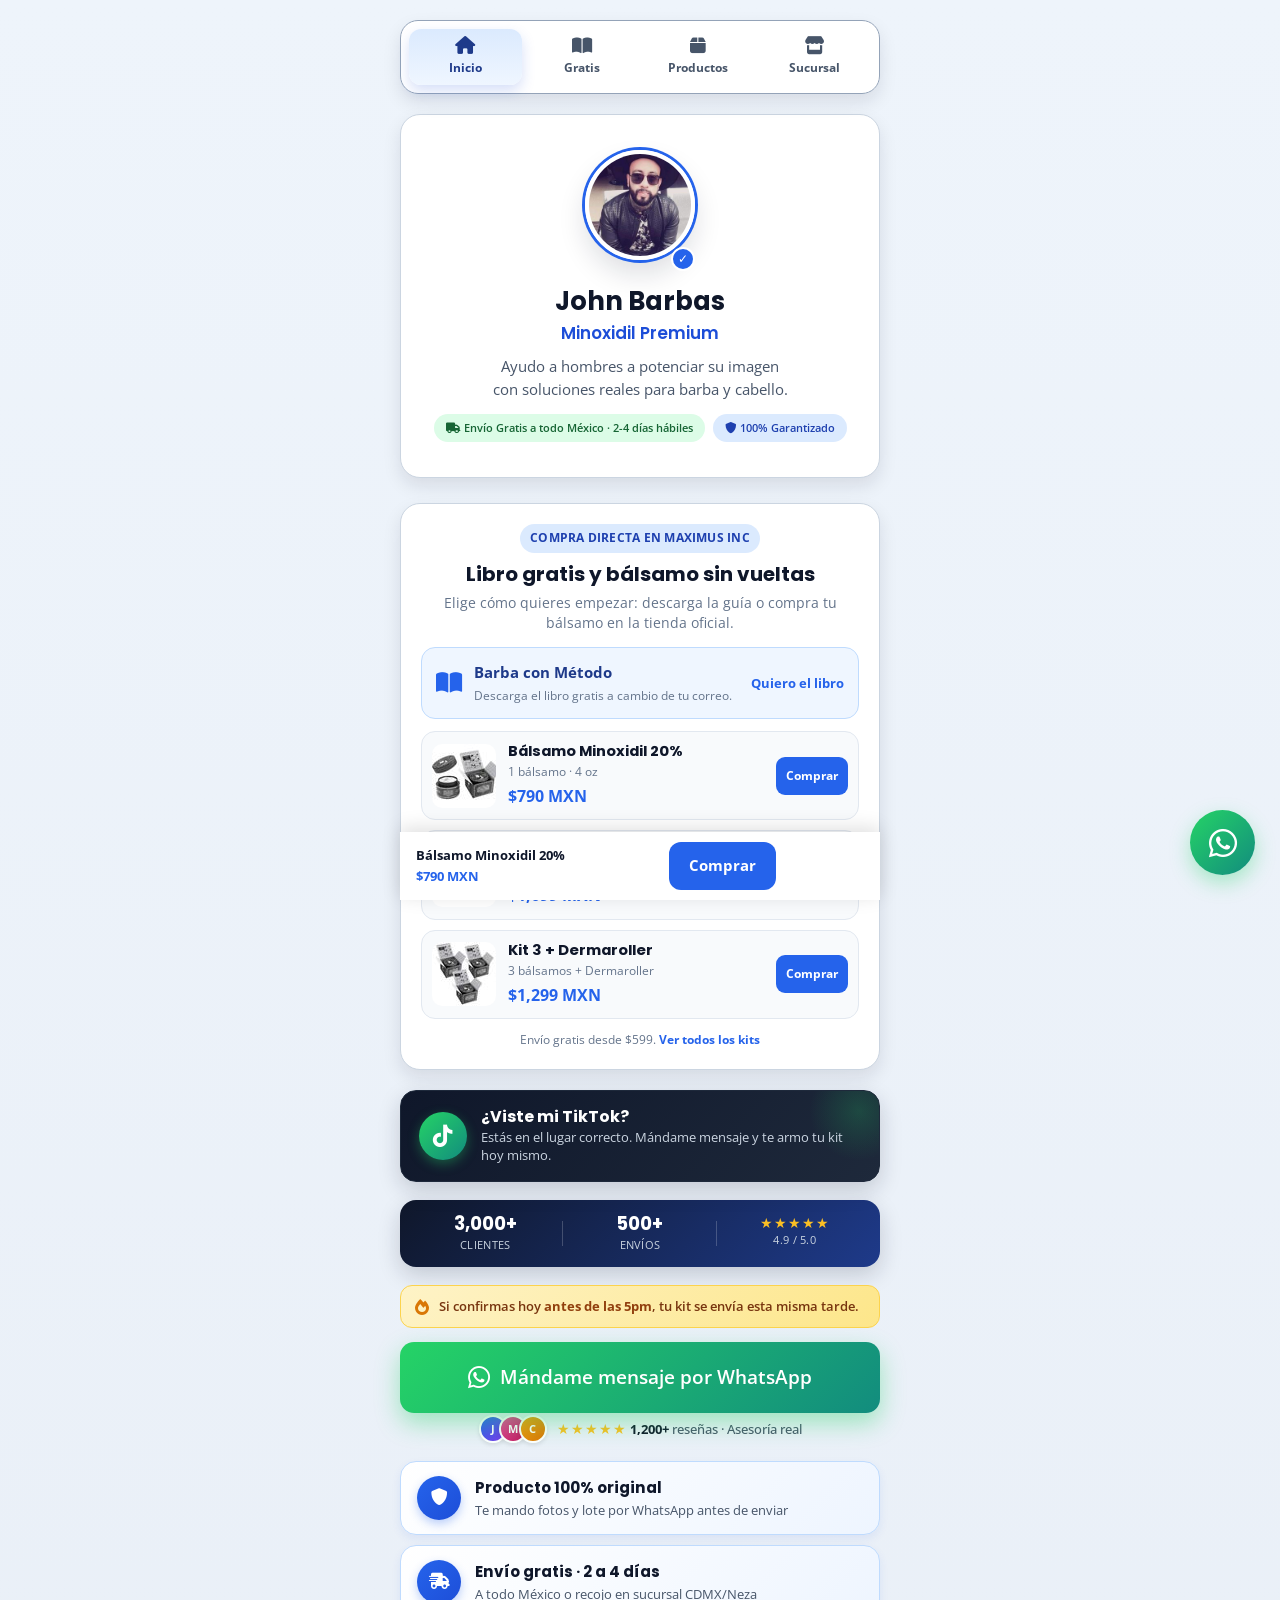
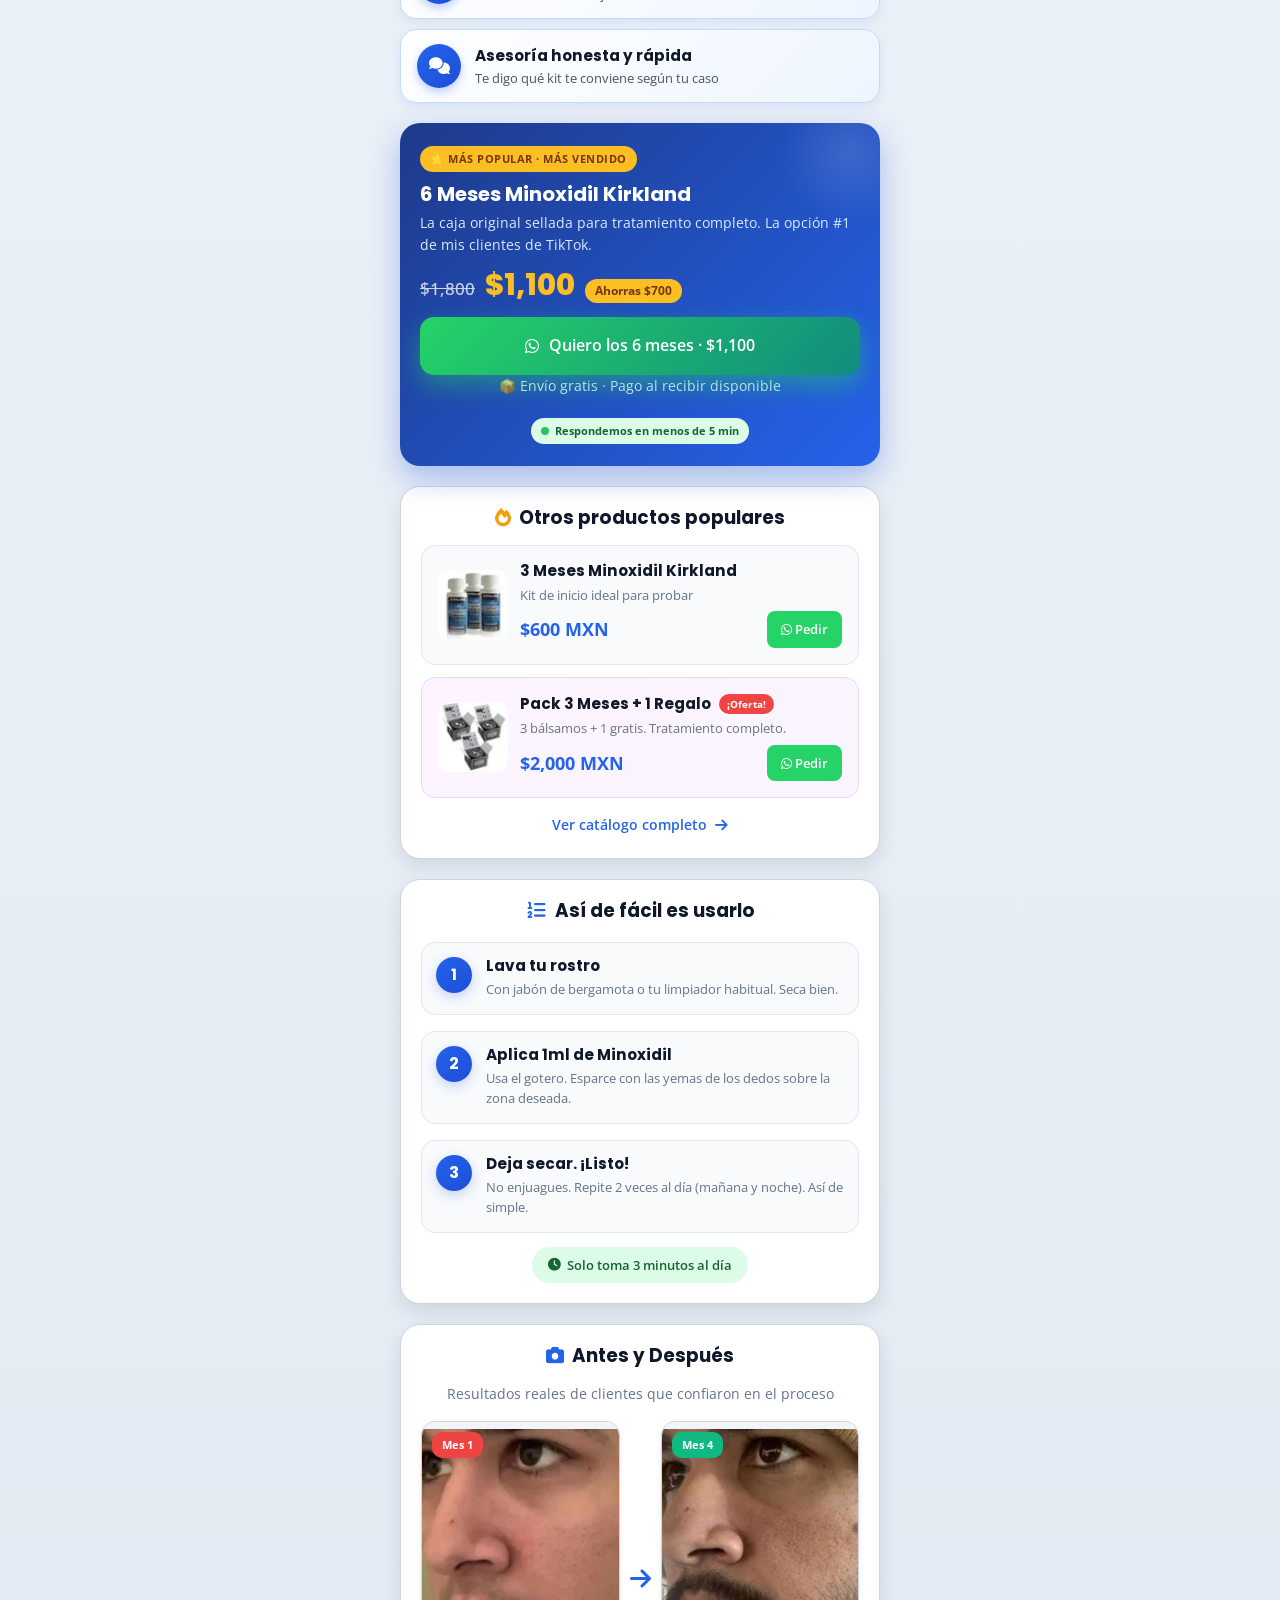
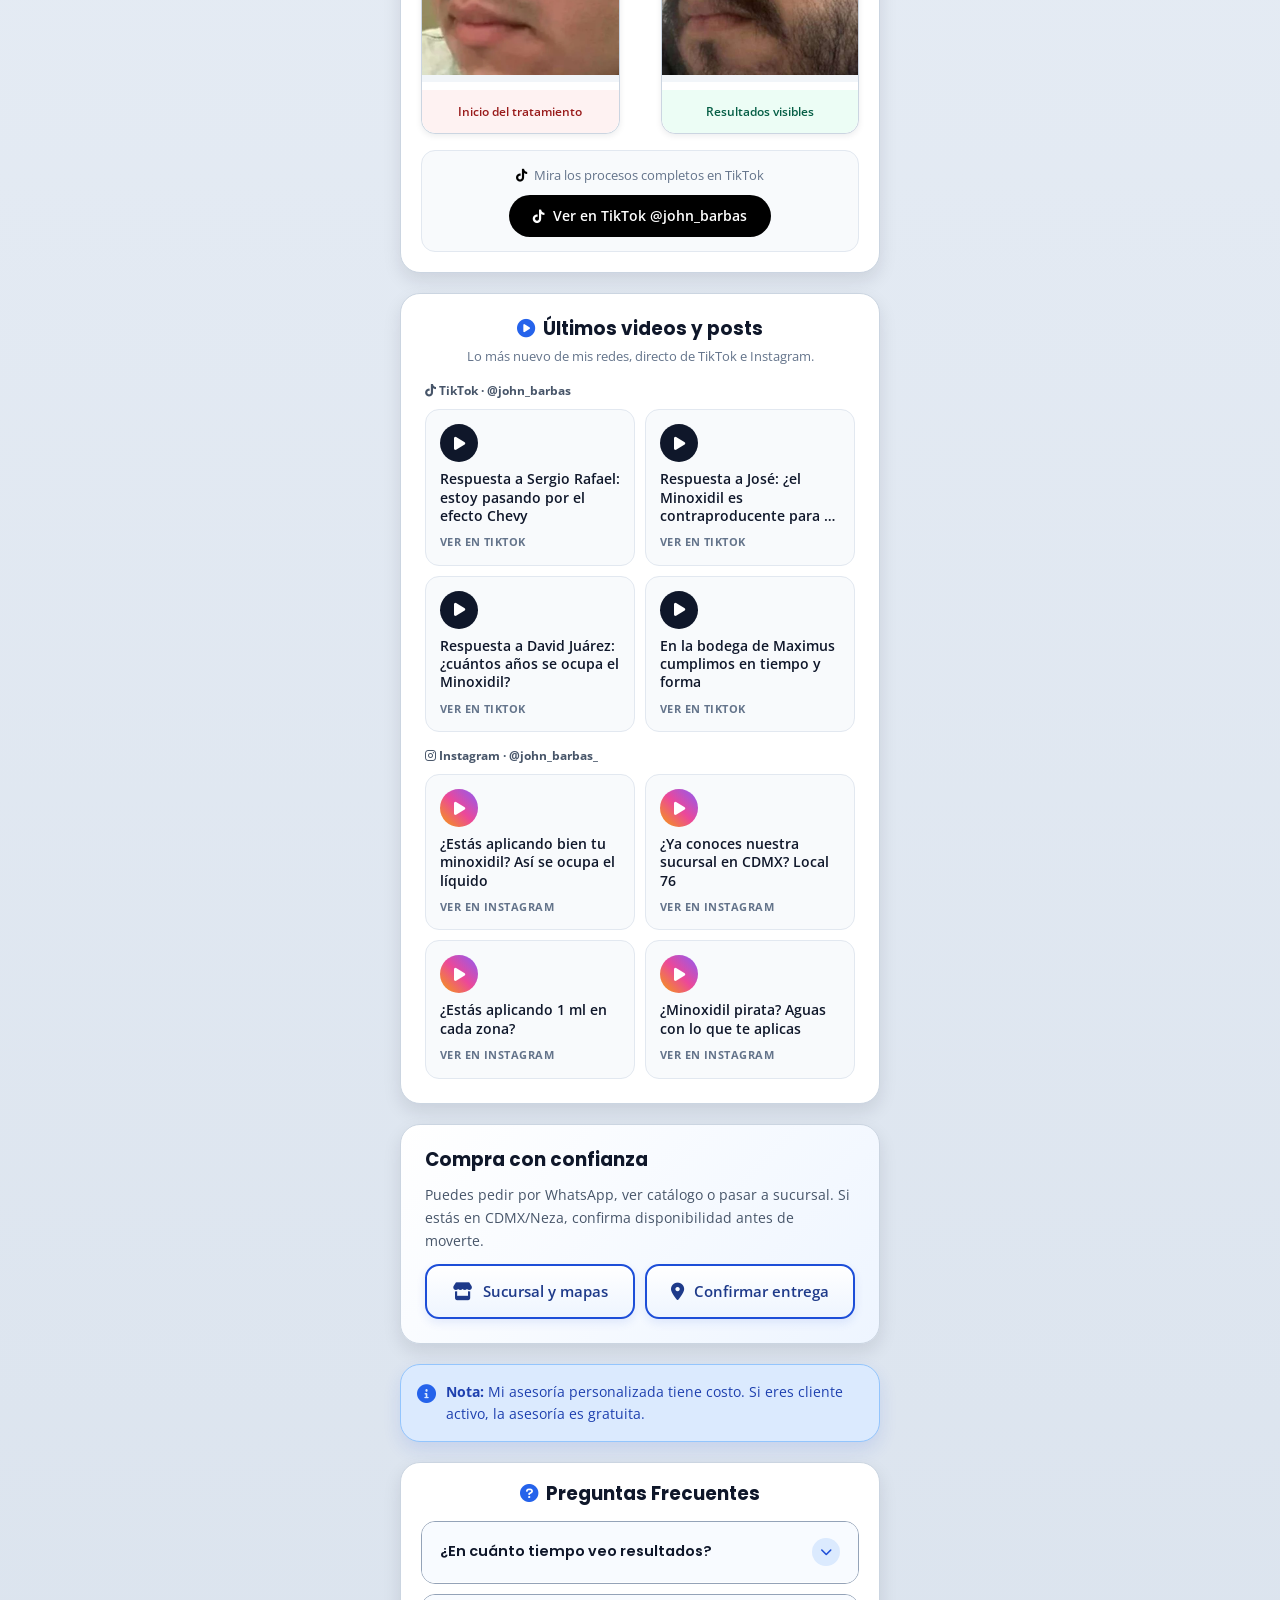
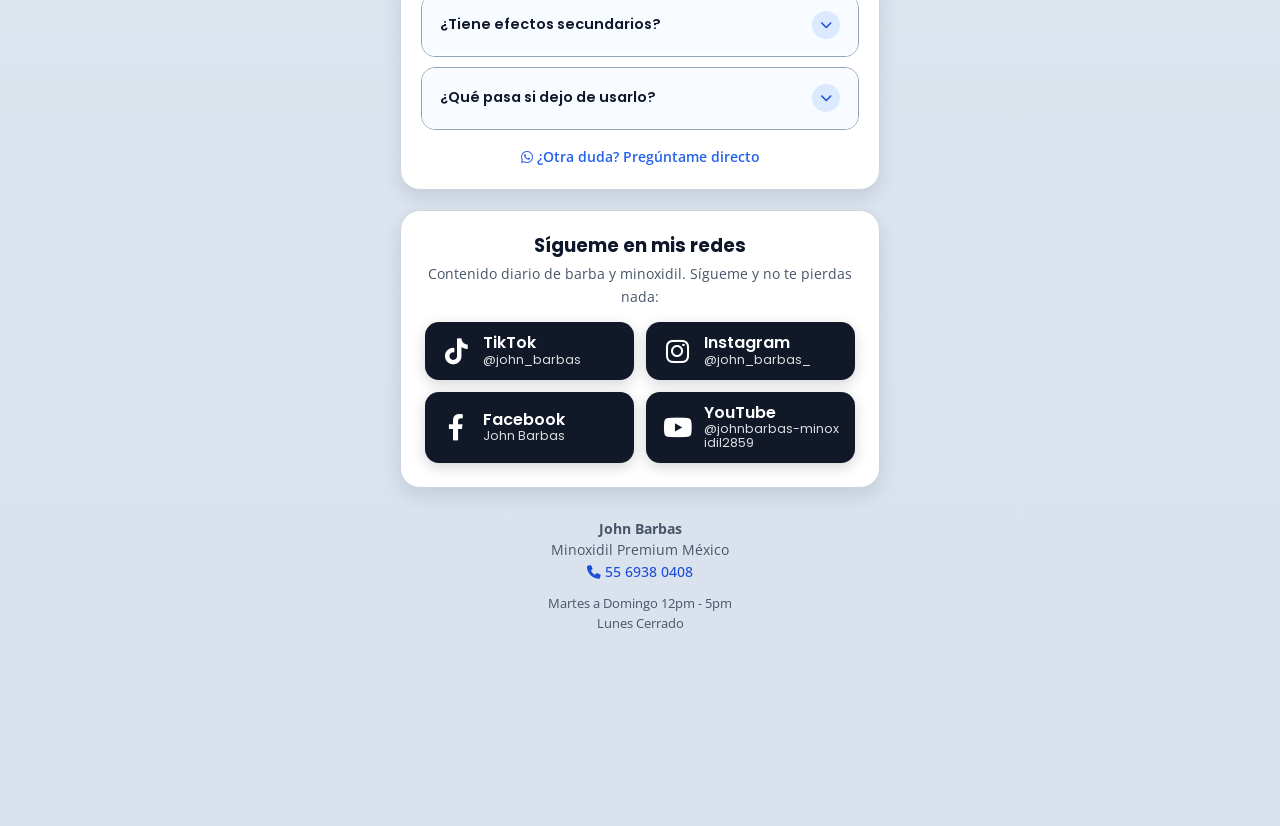
==== commit 08557996: "Últimos videos y posts: reel de Instagram del 22-nov al frente (cómo ocupar el minoxidil líquido)" ====
--- a/index.html
+++ b/index.html
@@ -425,6 +425,11 @@
 
             <p class="jb-latest-group"><i class="fab fa-instagram"></i> Instagram · @john_barbas_</p>
             <div class="jb-latest-grid">
+                <a class="jb-latest-card" href="https://www.instagram.com/reel/DgEYlzfies8/" target="_blank" rel="noopener">
+                    <span class="jb-latest-play ig"><i class="fas fa-play"></i></span>
+                    <span class="jb-latest-title">¿Estás aplicando bien tu minoxidil? Así se ocupa el líquido</span>
+                    <span class="jb-latest-tag">Ver en Instagram</span>
+                </a>
                 <a class="jb-latest-card" href="https://www.instagram.com/reel/Df6F7XvDAEJ/" target="_blank" rel="noopener">
                     <span class="jb-latest-play ig"><i class="fas fa-play"></i></span>
                     <span class="jb-latest-title">¿Ya conoces nuestra sucursal en CDMX? Local 76</span>
@@ -438,11 +443,6 @@
                 <a class="jb-latest-card" href="https://www.instagram.com/reel/Dfs_vl1Dryz/" target="_blank" rel="noopener">
                     <span class="jb-latest-play ig"><i class="fas fa-play"></i></span>
                     <span class="jb-latest-title">¿Minoxidil pirata? Aguas con lo que te aplicas</span>
-                    <span class="jb-latest-tag">Ver en Instagram</span>
-                </a>
-                <a class="jb-latest-card" href="https://www.instagram.com/reel/DfqotW5jDBk/" target="_blank" rel="noopener">
-                    <span class="jb-latest-play ig"><i class="fas fa-play"></i></span>
-                    <span class="jb-latest-title">¿Ya checaste qué trae tu bálsamo?</span>
                     <span class="jb-latest-tag">Ver en Instagram</span>
                 </a>
             </div>
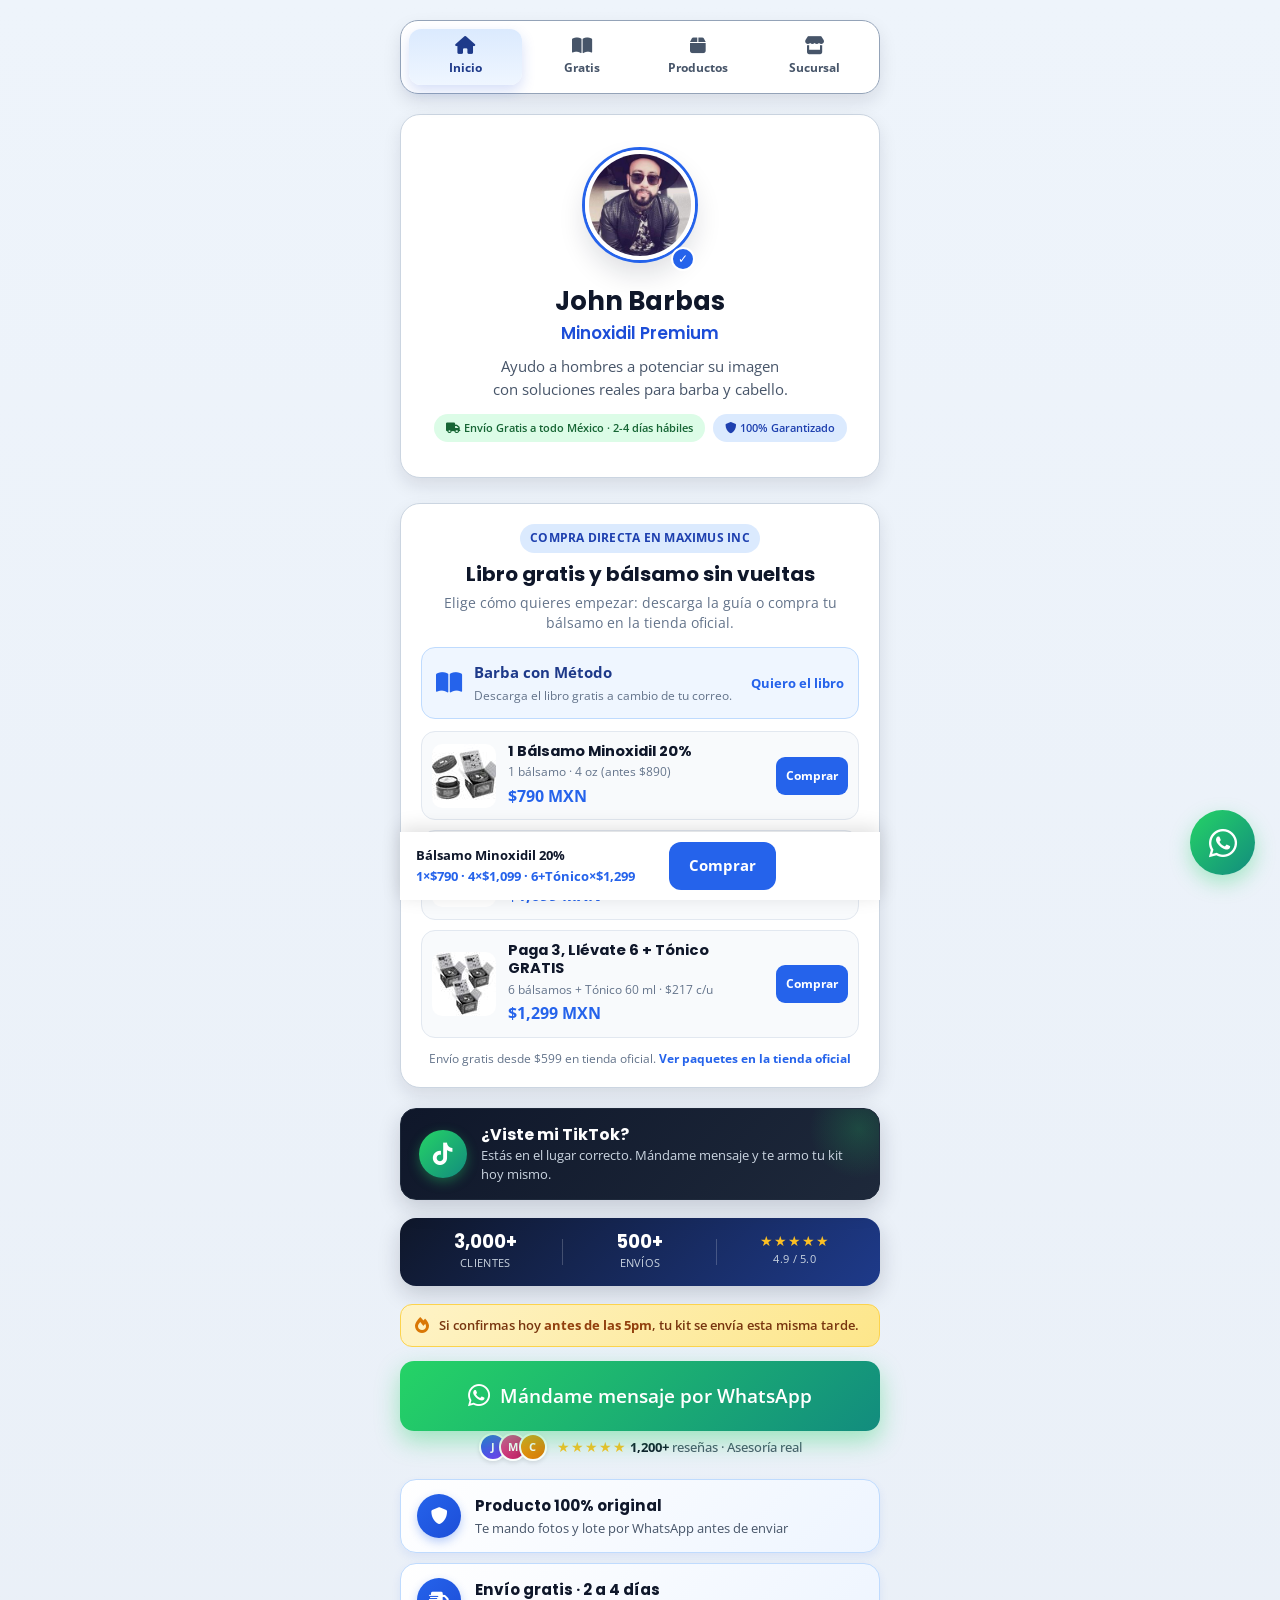
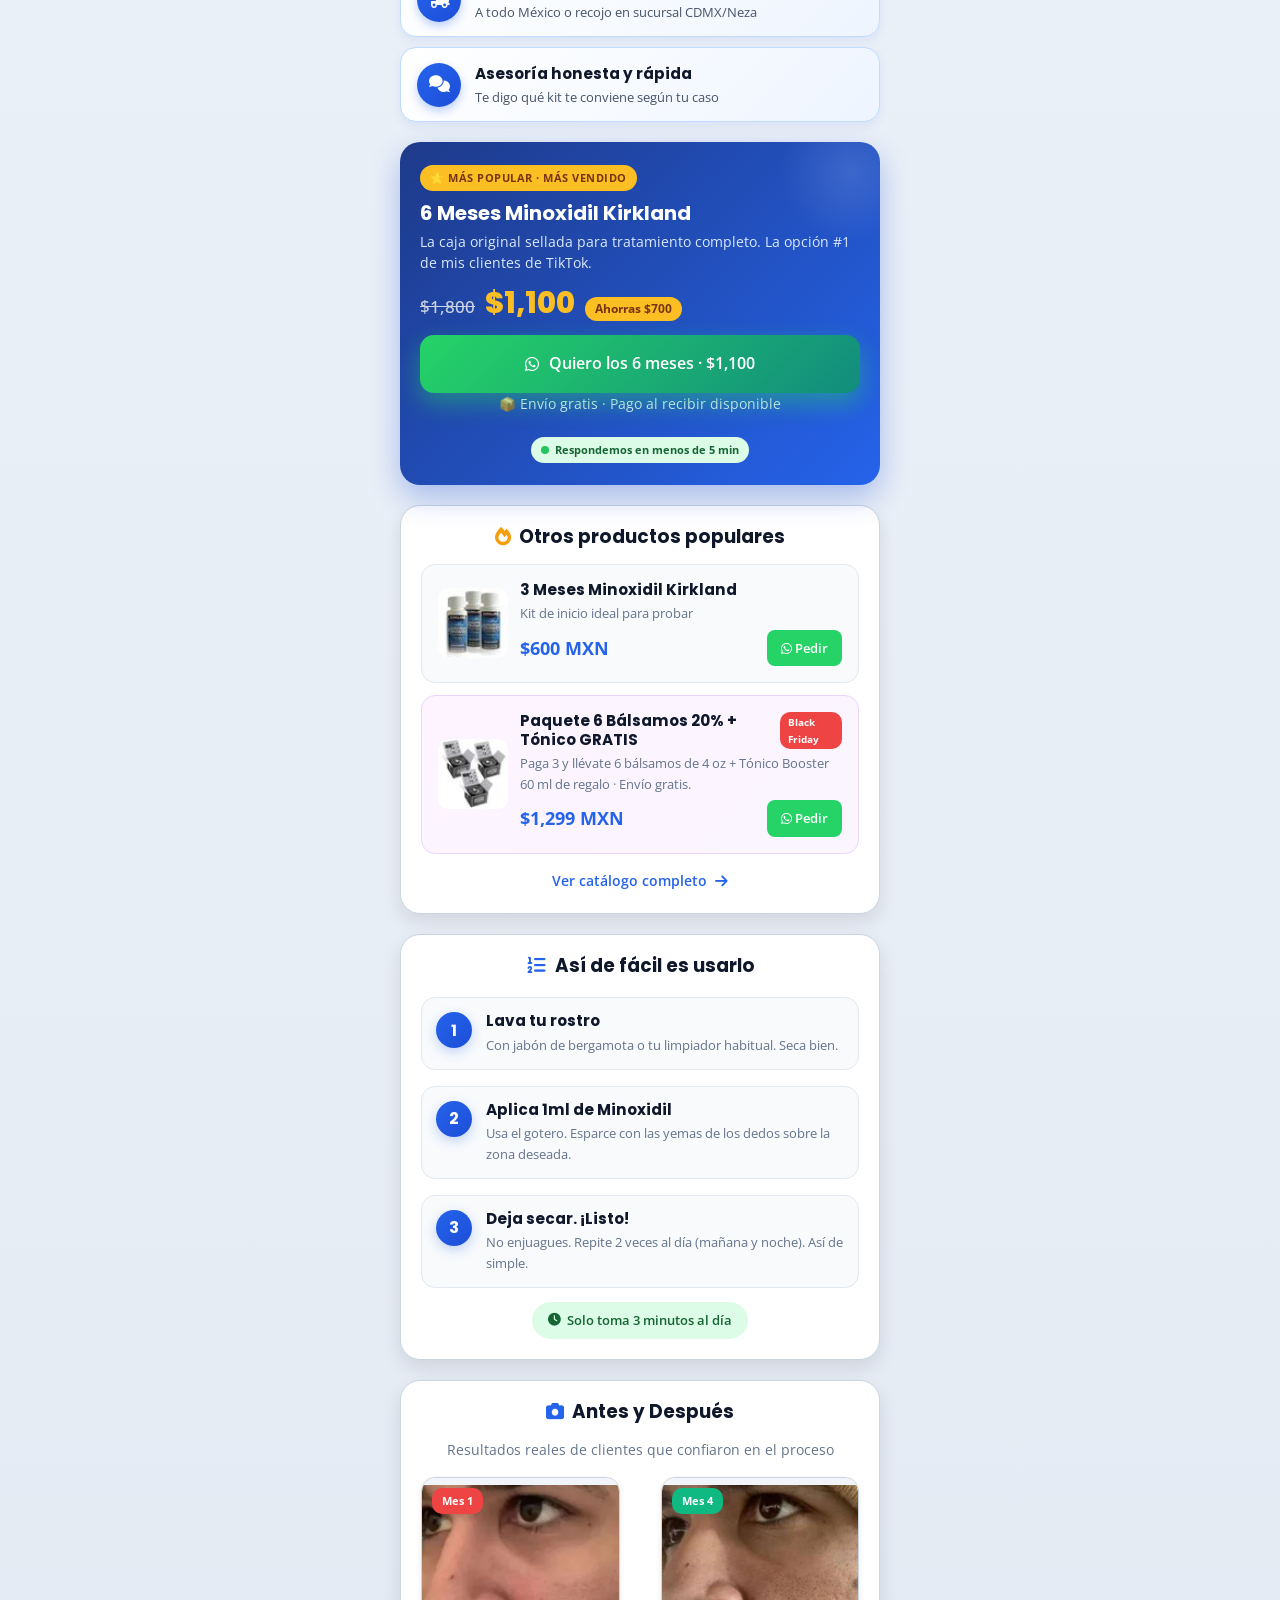
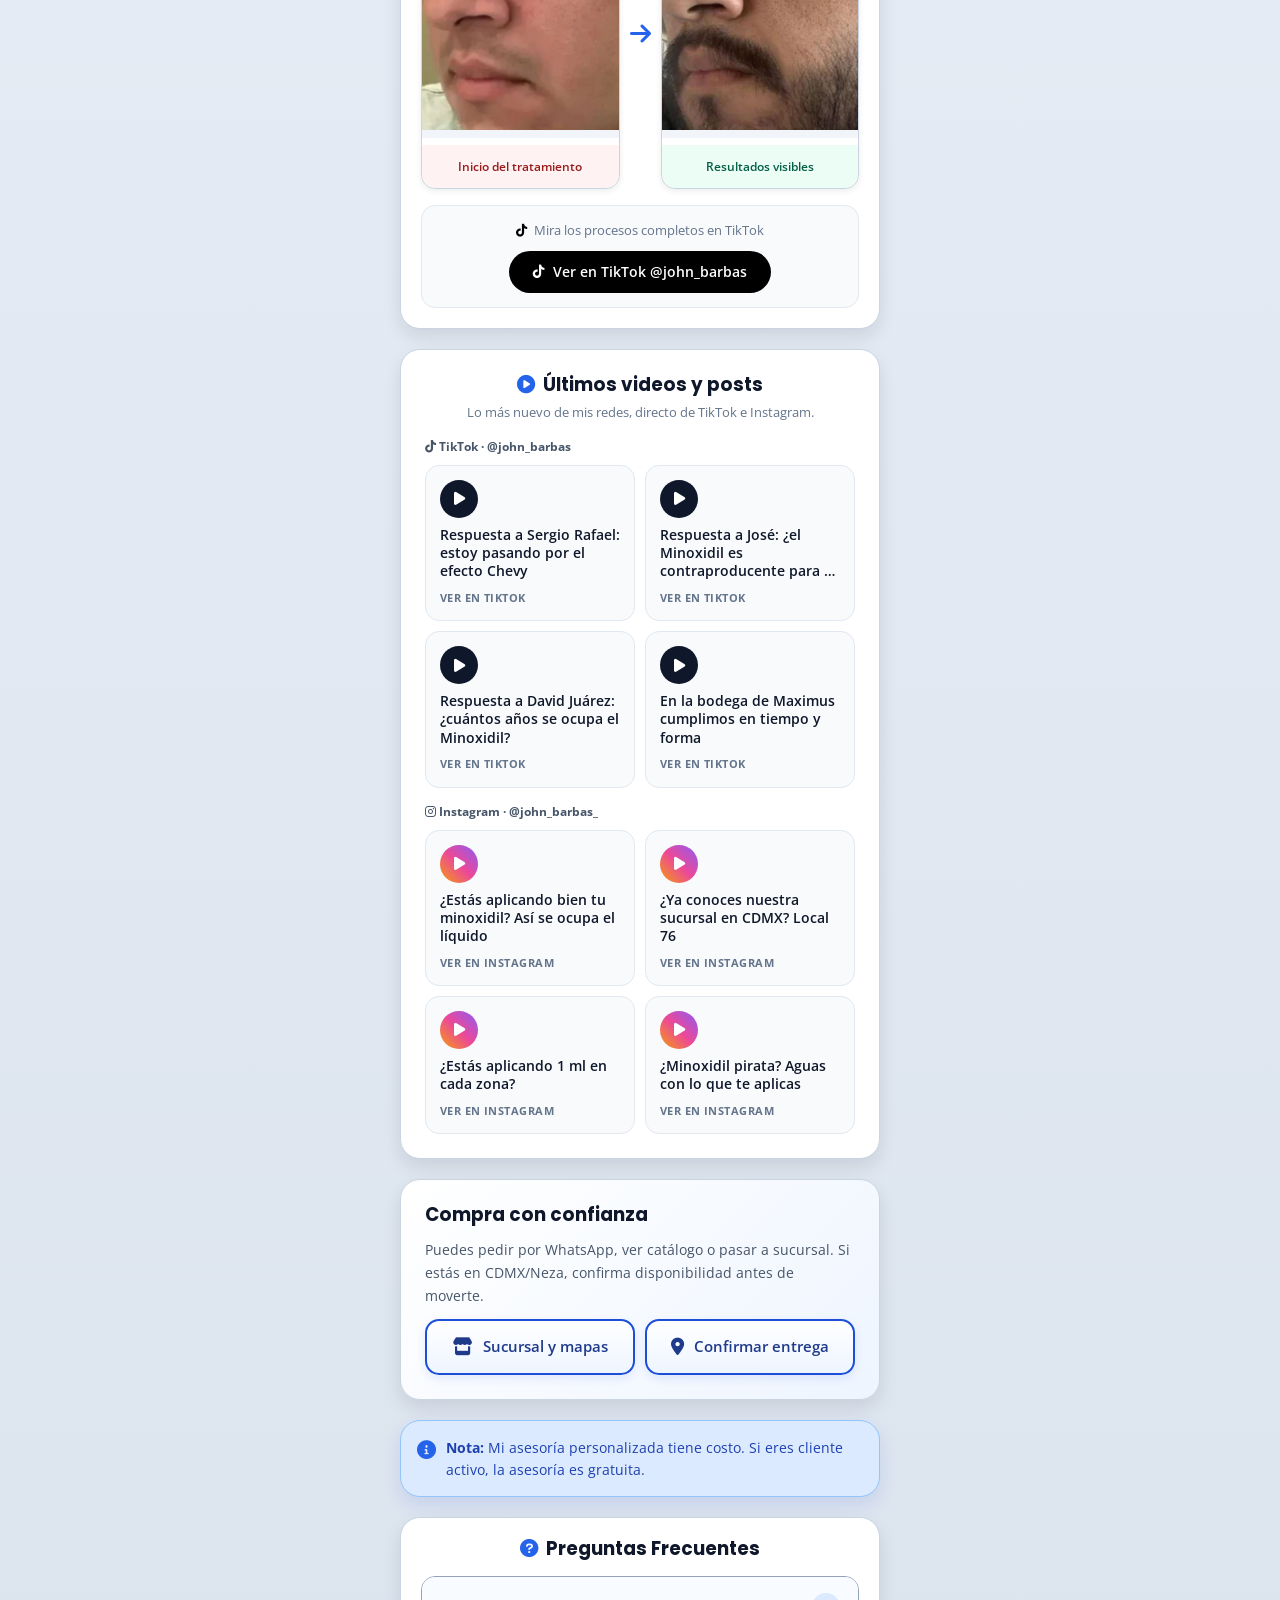
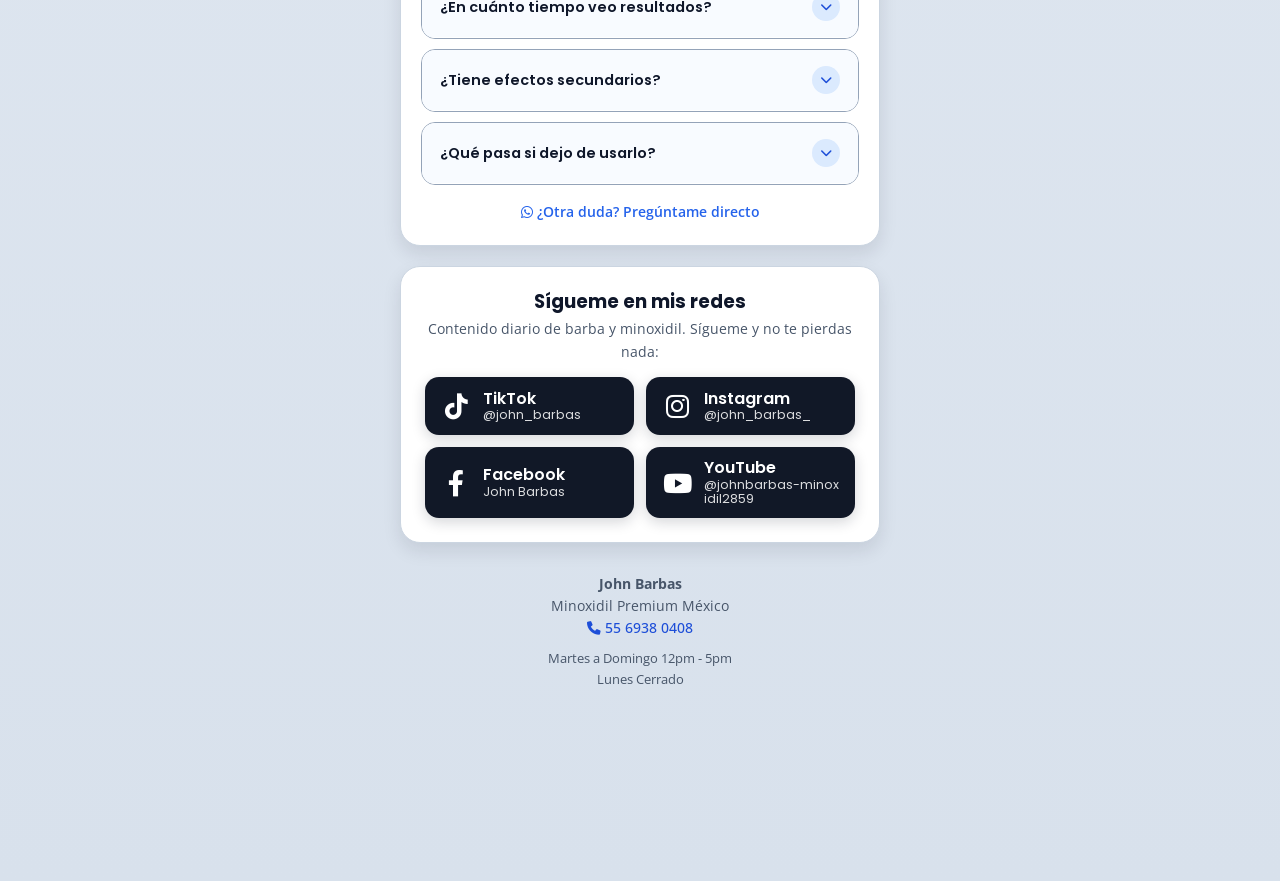
==== commit 8b1c7c77: "Black Friday al doble (4 y 6 + Tónico gratis) desde Shopify, fuera $699/$2,000 y AGENTS.md" ====
--- a/index.html
+++ b/index.html
@@ -67,6 +67,17 @@
 
     <div class="main-container">
 
+
+        <!-- Franja Black Friday (se oculta sola al terminar el 30-nov-2026 23:59 CDMX) -->
+        <a class="bf-strip" id="jb-bf-strip" href="https://maximus-inc.com.mx/products/1-balsamo-de-minoxidil-al-20-4-oz-crecimiento-de-barba-y-bigote-extra-fuerte-cierra-huecos?variant=47619198222498&utm_source=johnbarbas&utm_medium=bio_tiktok&utm_campaign=bf_doble" target="_blank" rel="noopener" aria-label="Black Friday en Maximus Inc: Paga 2 llévate 4 por $1,099 o Paga 3 llévate 6 + Tónico gratis por $1,299">
+            <span class="bf-spark s1" aria-hidden="true">✦</span>
+            <span class="bf-spark s2" aria-hidden="true">✦</span>
+            <span class="bf-spark s3" aria-hidden="true">✦</span>
+            <span class="bf-spark s4" aria-hidden="true">✦</span>
+            <span class="bf-strip-text"><strong>Black Friday:</strong> Paga 2, llévate 4 (<strong>$1,099</strong>) · Paga 3, llévate 6 + Tónico GRATIS (<strong>$1,299</strong>)</span>
+            <span class="bf-strip-cta">Comprar →</span>
+        </a>
+        <script>(function(){var el=document.getElementById('jb-bf-strip');if(el&&Date.now()>=Date.UTC(2026,11,1,6,0,0)){el.remove();}})();</script>
 
         <!-- Navegación -->
         <nav class="unified-nav">
@@ -127,35 +138,35 @@
                 <article class="shop-product-card">
                     <img src="images/product/1balsamo.jpg" alt="Bálsamo Minoxidil 20%" width="64" height="64" loading="lazy" decoding="async">
                     <div>
-                        <h3>Bálsamo Minoxidil 20%</h3>
-                        <p>1 bálsamo · 4 oz</p>
+                        <h3>1 Bálsamo Minoxidil 20%</h3>
+                        <p>1 bálsamo · 4 oz (antes $890)</p>
                         <span class="shop-product-price">$790 MXN</span>
                     </div>
-                    <a href="https://maximus-inc.com.mx/products/1-balsamo-de-minoxidil-al-20-4-oz-crecimiento-de-barba-y-bigote-extra-fuerte-cierra-huecos" target="_blank" rel="noopener">Comprar</a>
+                    <a href="https://maximus-inc.com.mx/products/1-balsamo-de-minoxidil-al-20-4-oz-crecimiento-de-barba-y-bigote-extra-fuerte-cierra-huecos?variant=47295766593698&utm_source=johnbarbas&utm_medium=bio_tiktok&utm_campaign=bf_doble" target="_blank" rel="noopener">Comprar</a>
                 </article>
 
                 <article class="shop-product-card">
-                    <img src="images/product/1balsamo.jpg" alt="Dúo de Bálsamo Minoxidil 20%" width="64" height="64" loading="lazy" decoding="async">
+                    <img src="images/product/1balsamo.jpg" alt="Paga 2, llévate 4 Bálsamos Minoxidil 20%" width="64" height="64" loading="lazy" decoding="async">
                     <div>
-                        <h3>Dúo Bálsamo Minoxidil 20%</h3>
-                        <p>2 bálsamos</p>
+                        <h3>Paga 2, Llévate 4 Bálsamos</h3>
+                        <p>4 bálsamos · $275 c/u (antes $1,290)</p>
                         <span class="shop-product-price">$1,099 MXN</span>
                     </div>
-                    <a href="https://maximus-inc.com.mx/collections/balsamo-20-kits" target="_blank" rel="noopener">Comprar</a>
+                    <a href="https://maximus-inc.com.mx/products/1-balsamo-de-minoxidil-al-20-4-oz-crecimiento-de-barba-y-bigote-extra-fuerte-cierra-huecos?variant=47295766626466&utm_source=johnbarbas&utm_medium=bio_tiktok&utm_campaign=bf_doble" target="_blank" rel="noopener">Comprar</a>
                 </article>
 
                 <article class="shop-product-card">
-                    <img src="images/product/3balsamos.jpg" alt="Kit de 3 bálsamos Minoxidil 20% con Dermaroller" width="64" height="64" loading="lazy" decoding="async">
+                    <img src="images/product/3balsamos.jpg" alt="Paga 3, llévate 6 Bálsamos Minoxidil 20% + Tónico Booster 60 ml gratis" width="64" height="64" loading="lazy" decoding="async">
                     <div>
-                        <h3>Kit 3 + Dermaroller</h3>
-                        <p>3 bálsamos + Dermaroller</p>
+                        <h3>Paga 3, Llévate 6 + Tónico GRATIS</h3>
+                        <p>6 bálsamos + Tónico 60 ml · $217 c/u</p>
                         <span class="shop-product-price">$1,299 MXN</span>
                     </div>
-                    <a href="https://maximus-inc.com.mx/collections/balsamo-20-kits" target="_blank" rel="noopener">Comprar</a>
+                    <a href="https://maximus-inc.com.mx/products/1-balsamo-de-minoxidil-al-20-4-oz-crecimiento-de-barba-y-bigote-extra-fuerte-cierra-huecos?variant=47619198222498&utm_source=johnbarbas&utm_medium=bio_tiktok&utm_campaign=bf_doble" target="_blank" rel="noopener">Comprar</a>
                 </article>
             </div>
 
-            <p class="shop-shortcuts-note">Envío gratis desde $599. <a href="https://maximus-inc.com.mx/collections/balsamo-20-kits" target="_blank" rel="noopener">Ver todos los kits</a></p>
+            <p class="shop-shortcuts-note">Envío gratis desde $599 en tienda oficial. <a href="https://maximus-inc.com.mx/products/1-balsamo-de-minoxidil-al-20-4-oz-crecimiento-de-barba-y-bigote-extra-fuerte-cierra-huecos?utm_source=johnbarbas&utm_medium=bio_tiktok&utm_campaign=bf_doble" target="_blank" rel="noopener">Ver paquetes en la tienda oficial</a></p>
         </section>
 
         <!-- TikTok Hook Banner -->
@@ -291,13 +302,13 @@
                     </div>
                     <div style="flex-grow: 1;">
                         <div style="display: flex; align-items: center; gap: 8px; margin-bottom: 4px;">
-                            <h4 style="font-size: 0.95rem; font-weight: 700; margin: 0; color: #0f172a;">Pack 3 Meses + 1 Regalo</h4>
-                            <span style="background: #ef4444; color: white; font-size: 0.65rem; padding: 2px 8px; border-radius: 10px; font-weight: 700;">¡Oferta!</span>
+                            <h4 style="font-size: 0.95rem; font-weight: 700; margin: 0; color: #0f172a;">Paquete 6 Bálsamos 20% + Tónico GRATIS</h4>
+                            <span style="background: #ef4444; color: white; font-size: 0.65rem; padding: 2px 8px; border-radius: 10px; font-weight: 700;">Black Friday</span>
                         </div>
-                        <p style="font-size: 0.8rem; color: #64748b; margin: 0 0 6px 0;">3 bálsamos + 1 gratis. Tratamiento completo.</p>
+                        <p style="font-size: 0.8rem; color: #64748b; margin: 0 0 6px 0;">Paga 3 y llévate 6 bálsamos de 4 oz + Tónico Booster 60 ml de regalo · Envío gratis.</p>
                         <div style="display: flex; justify-content: space-between; align-items: center;">
-                            <span style="font-size: 1.1rem; font-weight: 700; color: #2563eb;">$2,000 MXN</span>
-                            <a href="https://wa.me/525569380408?text=Hola%20John,%20quiero%20la%20oferta%20de%203%20Meses%20%2B%201%20Regalo%20por%20$2000." target="_blank" style="background: #25D366; color: white; padding: 8px 14px; border-radius: 8px; font-size: 0.8rem; font-weight: 600; text-decoration: none;">
+                            <span style="font-size: 1.1rem; font-weight: 700; color: #2563eb;">$1,299 MXN</span>
+                            <a href="https://wa.me/525569380408?text=Hola%20John,%20quiero%20el%20paquete%20Paga%203%20ll%C3%A9vate%206%20B%C3%A1lsamos%20%2B%20T%C3%B3nico%20gratis%20por%20$1,299." target="_blank" style="background: #25D366; color: white; padding: 8px 14px; border-radius: 8px; font-size: 0.8rem; font-weight: 600; text-decoration: none;">
                                 <i class="fab fa-whatsapp"></i> Pedir
                             </a>
                         </div>
@@ -558,13 +569,13 @@
     <div class="sticky-buy-bar">
         <div class="sbb-info">
             <span class="sbb-name">Bálsamo Minoxidil 20%</span>
-            <span class="sbb-price">$790 MXN</span>
-        </div>
-        <a class="sbb-btn" href="https://maximus-inc.com.mx/products/1-balsamo-de-minoxidil-al-20-4-oz-crecimiento-de-barba-y-bigote-extra-fuerte-cierra-huecos" target="_blank" rel="noopener">Comprar</a>
+            <span class="sbb-price">1×$790 · 4×$1,099 · 6+Tónico×$1,299</span>
+        </div>
+        <a class="sbb-btn" href="https://maximus-inc.com.mx/products/1-balsamo-de-minoxidil-al-20-4-oz-crecimiento-de-barba-y-bigote-extra-fuerte-cierra-huecos?utm_source=johnbarbas&utm_medium=bio_tiktok&utm_campaign=bf_doble" target="_blank" rel="noopener">Comprar</a>
     </div>
 
     <!-- WhatsApp Float -->
-    <a href="https://wa.me/5215641989504?text=Hola%2C%20vi%20John%20Barbas%20y%20quiero%20informaci%C3%B3n%20del%20B%C3%A1lsamo%20Minoxidil%2020%25" target="_blank" rel="noopener" class="whatsapp-float" aria-label="Abrir WhatsApp de Maximus Inc">
+    <a href="https://wa.me/525569380408?text=Hola%2C%20vi%20John%20Barbas%20y%20quiero%20informaci%C3%B3n%20del%20B%C3%A1lsamo%20Minoxidil%2020%25" target="_blank" rel="noopener" class="whatsapp-float" aria-label="Abrir WhatsApp de Maximus Inc">
         <i class="fab fa-whatsapp"></i>
     </a>
 
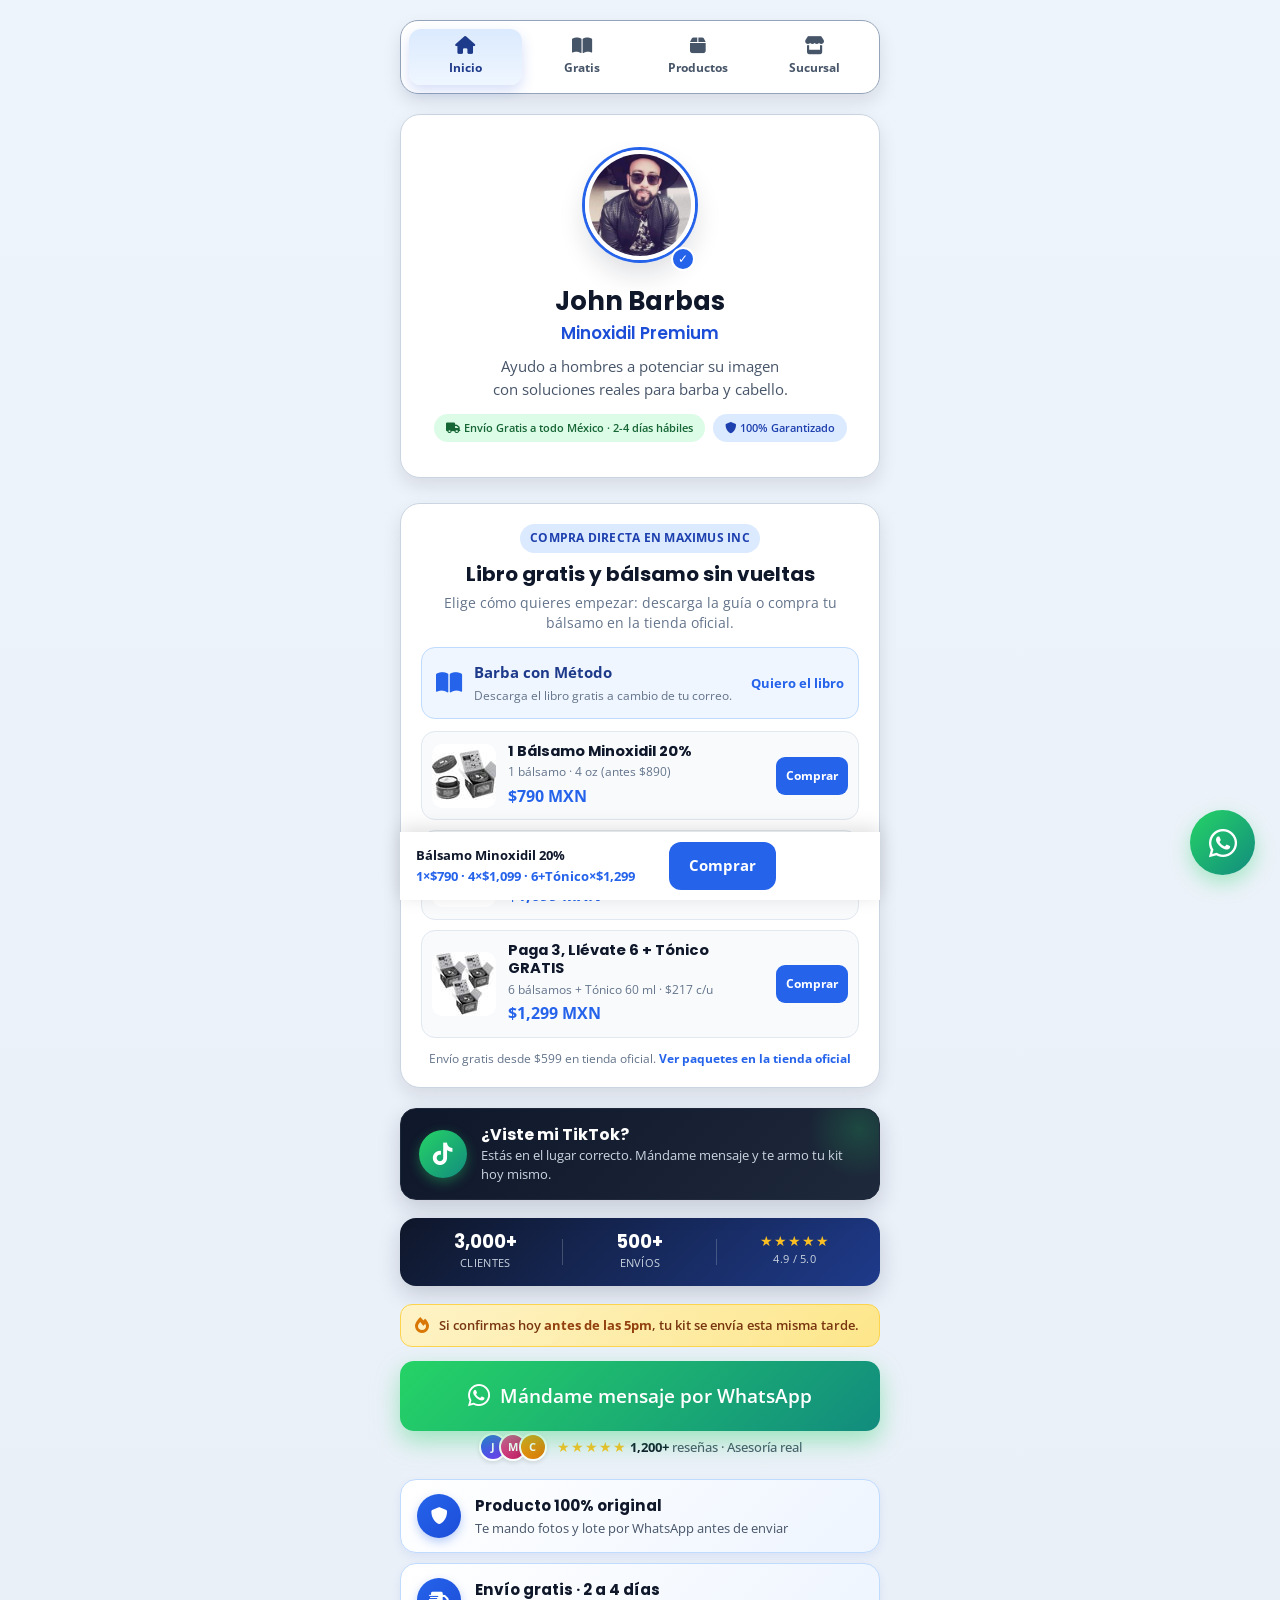
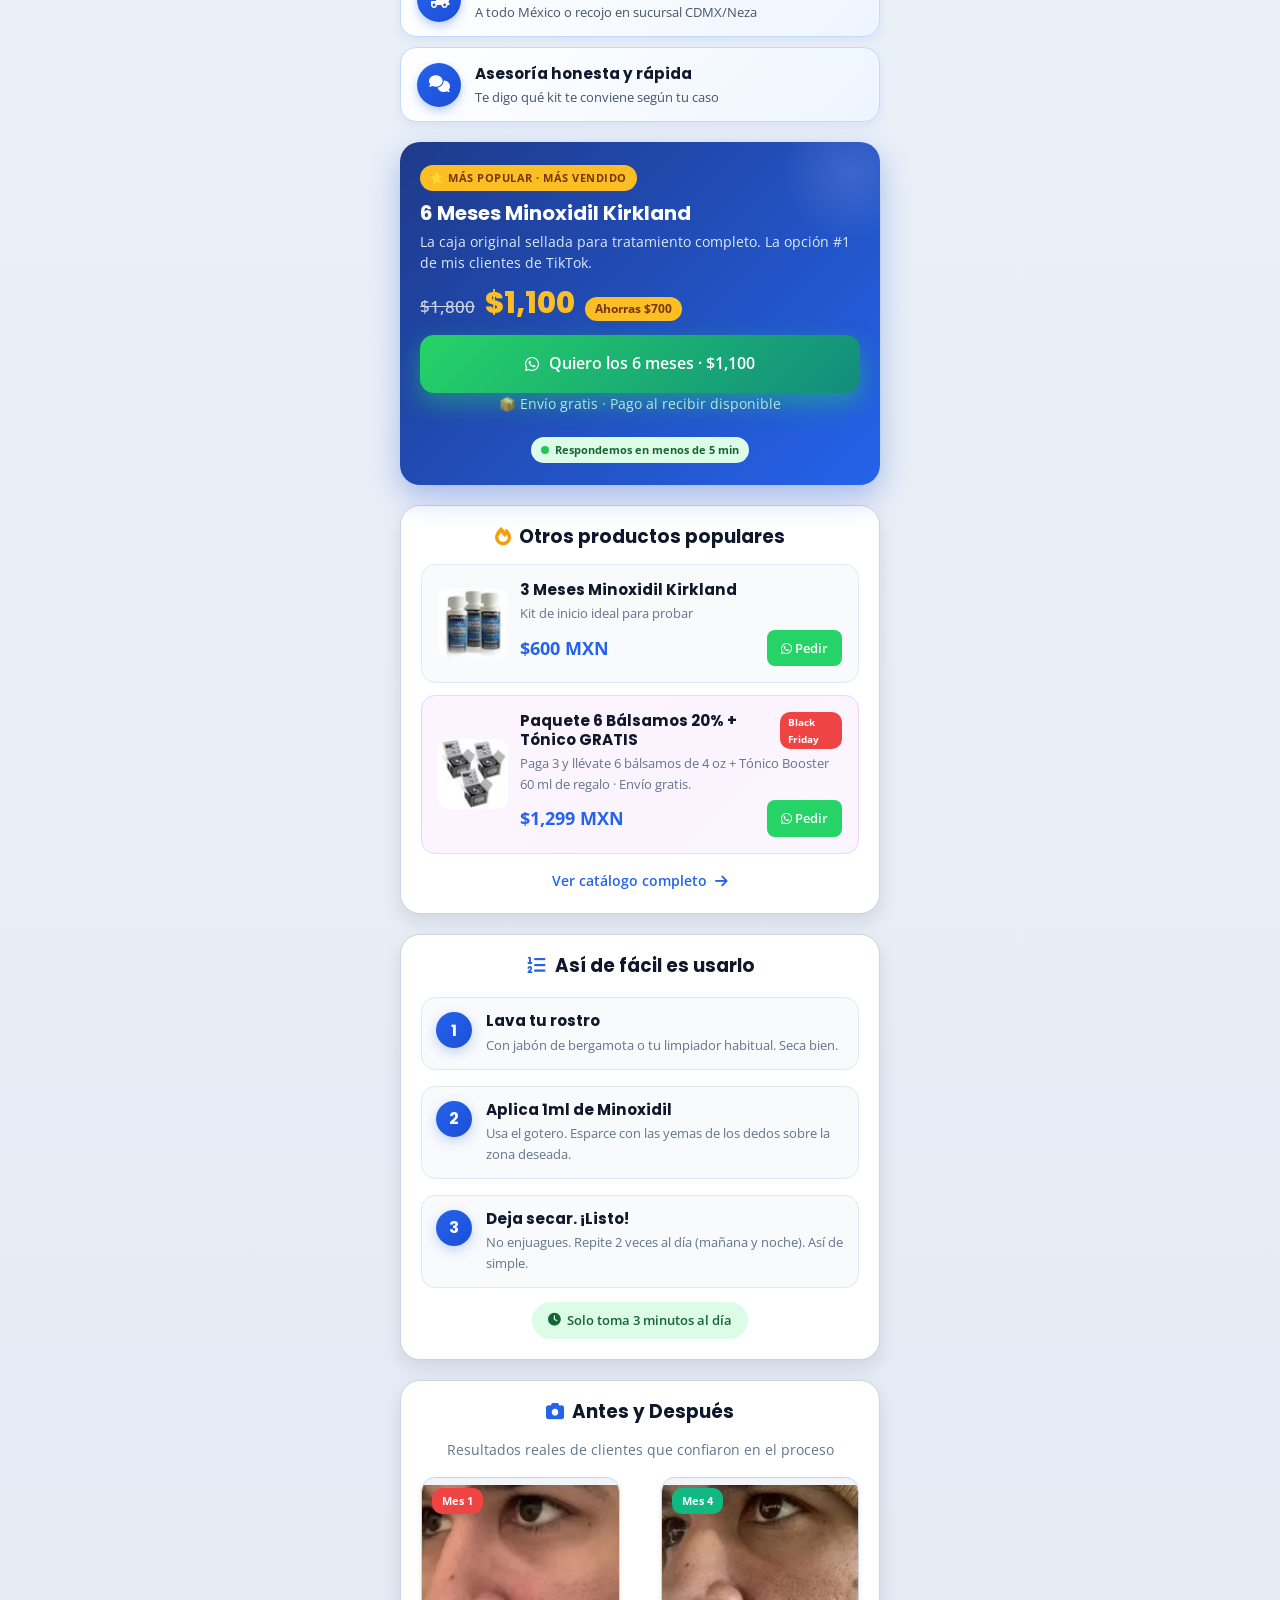
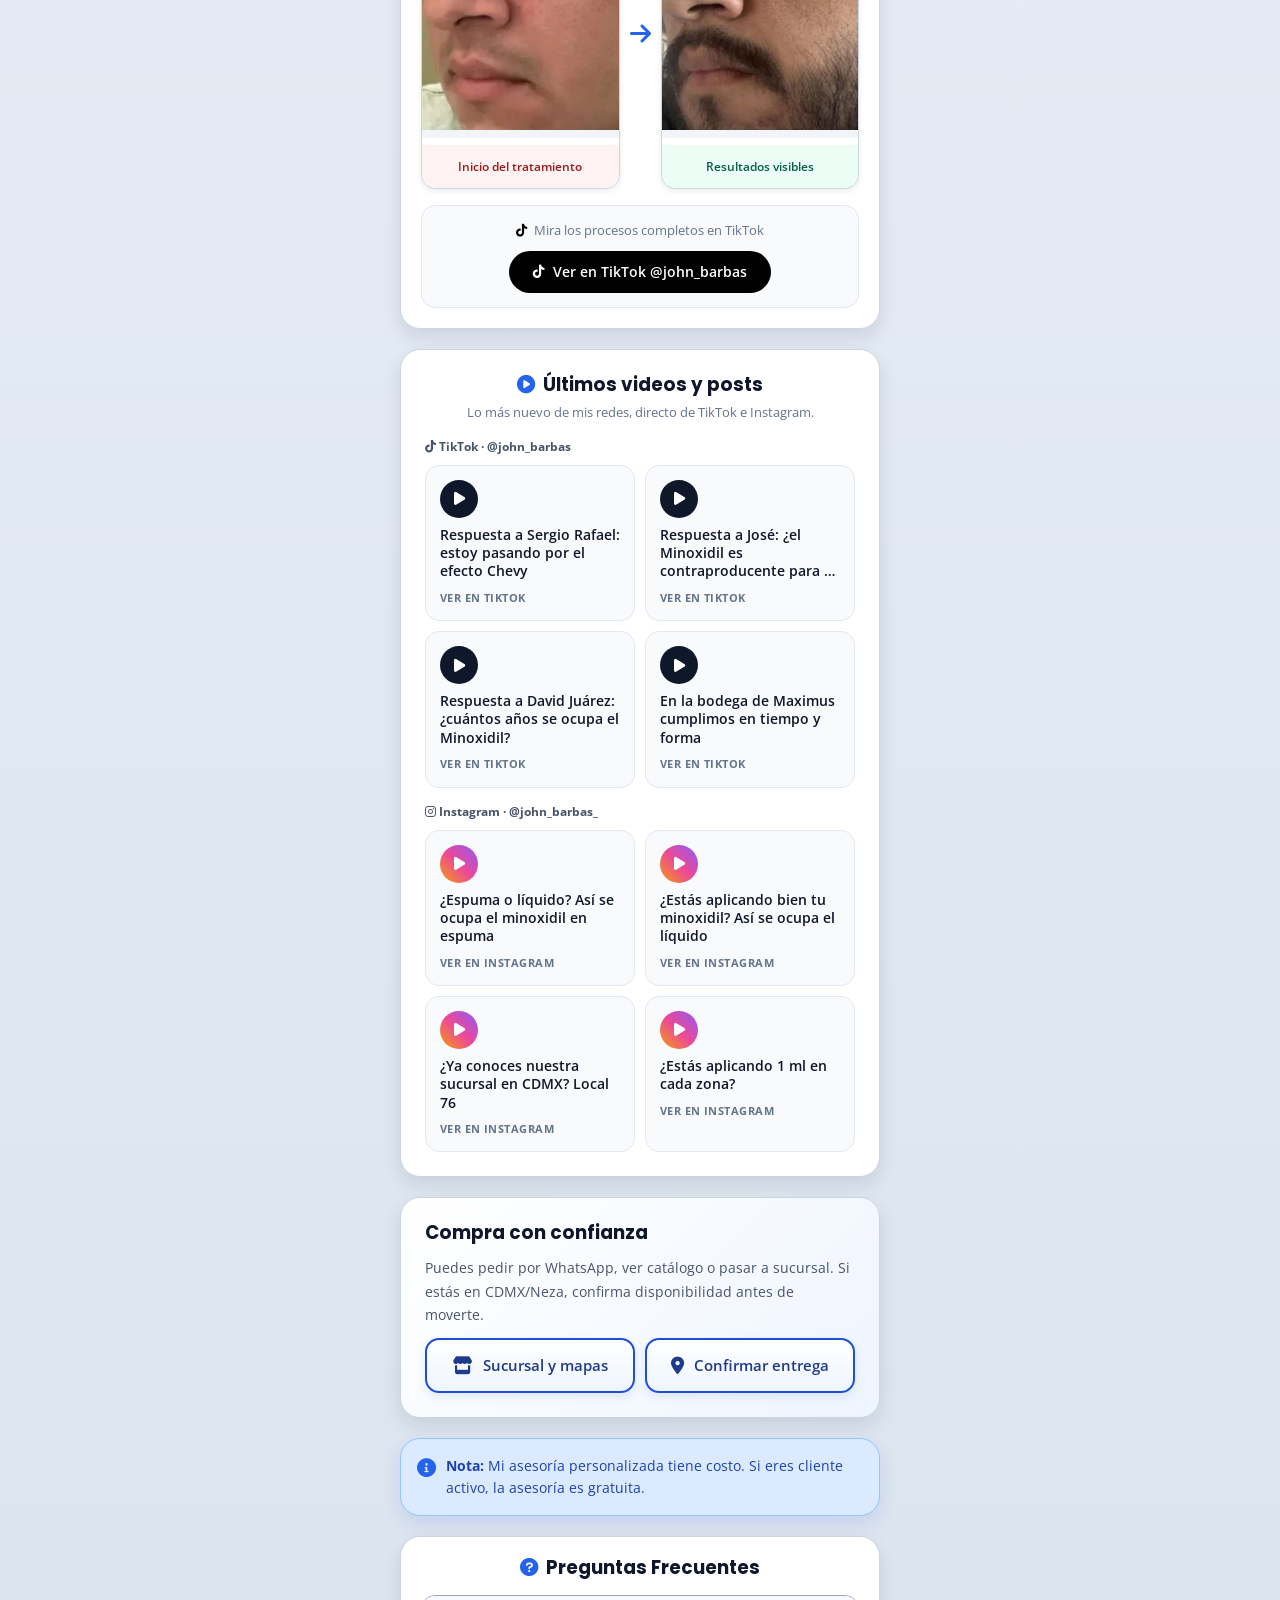
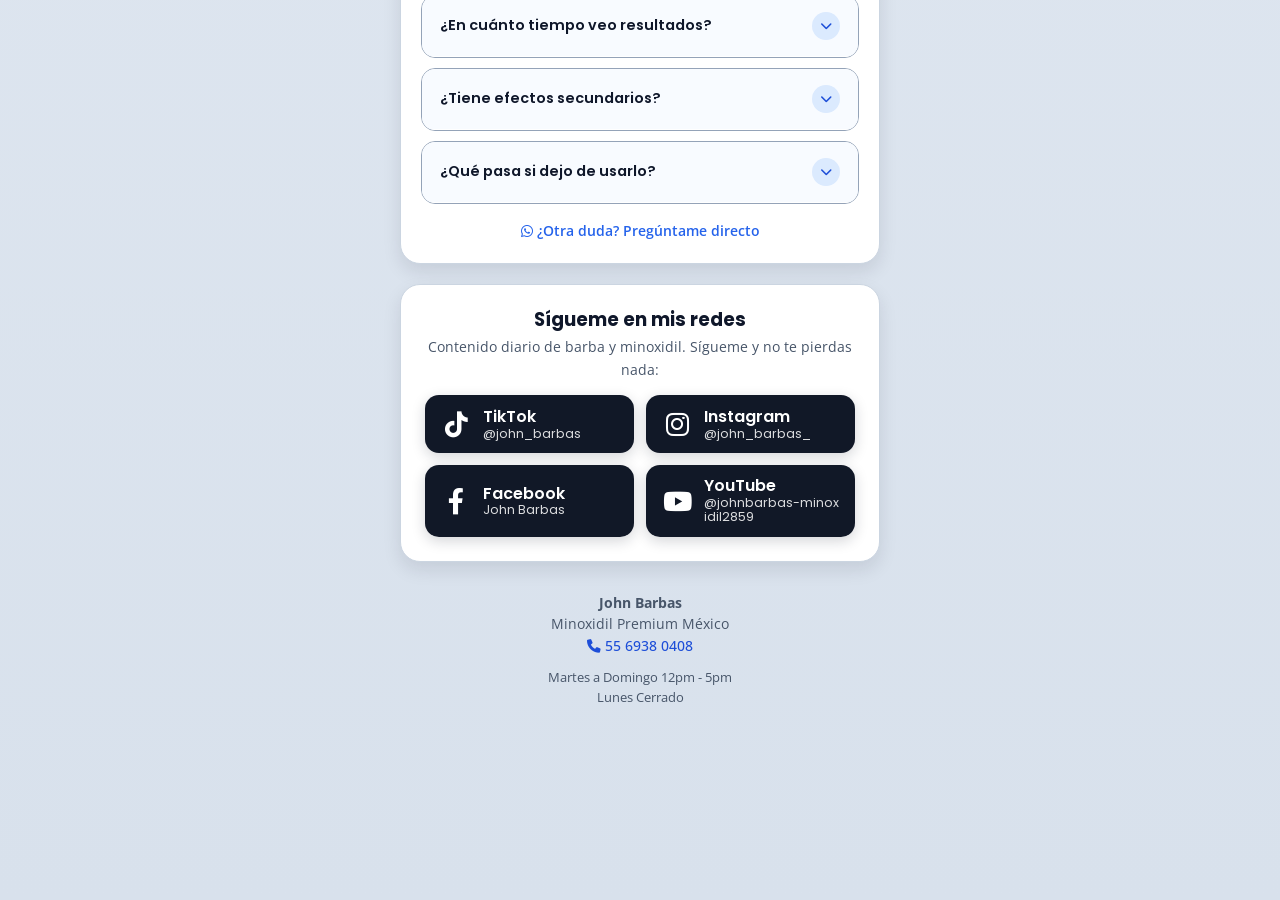
==== commit b714acc0: "Posts recientes: entra reel IG DgG9W_SDHHp (23-nov, minoxidil en espuma), sale Dfs_vl1Dryz" ====
--- a/index.html
+++ b/index.html
@@ -436,6 +436,11 @@
 
             <p class="jb-latest-group"><i class="fab fa-instagram"></i> Instagram · @john_barbas_</p>
             <div class="jb-latest-grid">
+                <a class="jb-latest-card" href="https://www.instagram.com/reel/DgG9W_SDHHp/" target="_blank" rel="noopener">
+                    <span class="jb-latest-play ig"><i class="fas fa-play"></i></span>
+                    <span class="jb-latest-title">¿Espuma o líquido? Así se ocupa el minoxidil en espuma</span>
+                    <span class="jb-latest-tag">Ver en Instagram</span>
+                </a>
                 <a class="jb-latest-card" href="https://www.instagram.com/reel/DgEYlzfies8/" target="_blank" rel="noopener">
                     <span class="jb-latest-play ig"><i class="fas fa-play"></i></span>
                     <span class="jb-latest-title">¿Estás aplicando bien tu minoxidil? Así se ocupa el líquido</span>
@@ -449,11 +454,6 @@
                 <a class="jb-latest-card" href="https://www.instagram.com/reel/DftNlpeDsNX/" target="_blank" rel="noopener">
                     <span class="jb-latest-play ig"><i class="fas fa-play"></i></span>
                     <span class="jb-latest-title">¿Estás aplicando 1 ml en cada zona?</span>
-                    <span class="jb-latest-tag">Ver en Instagram</span>
-                </a>
-                <a class="jb-latest-card" href="https://www.instagram.com/reel/Dfs_vl1Dryz/" target="_blank" rel="noopener">
-                    <span class="jb-latest-play ig"><i class="fas fa-play"></i></span>
-                    <span class="jb-latest-title">¿Minoxidil pirata? Aguas con lo que te aplicas</span>
                     <span class="jb-latest-tag">Ver en Instagram</span>
                 </a>
             </div>
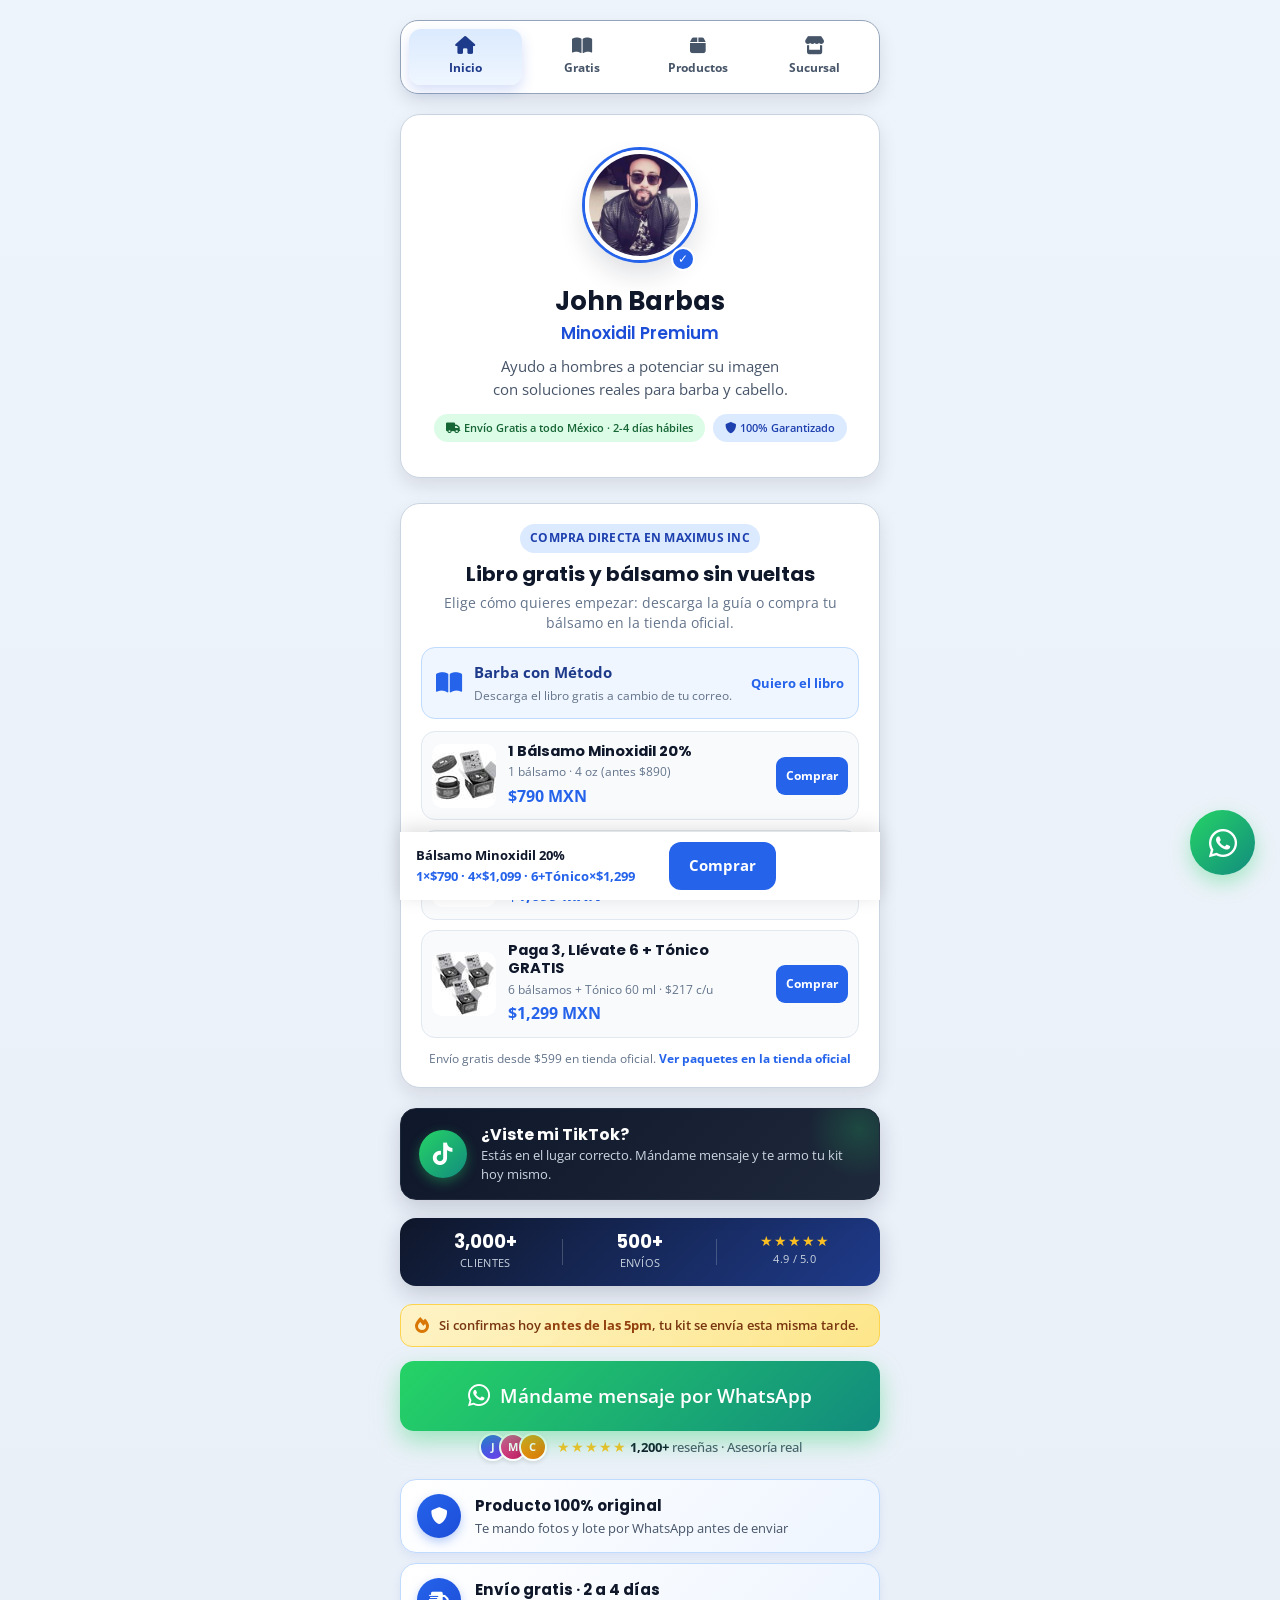
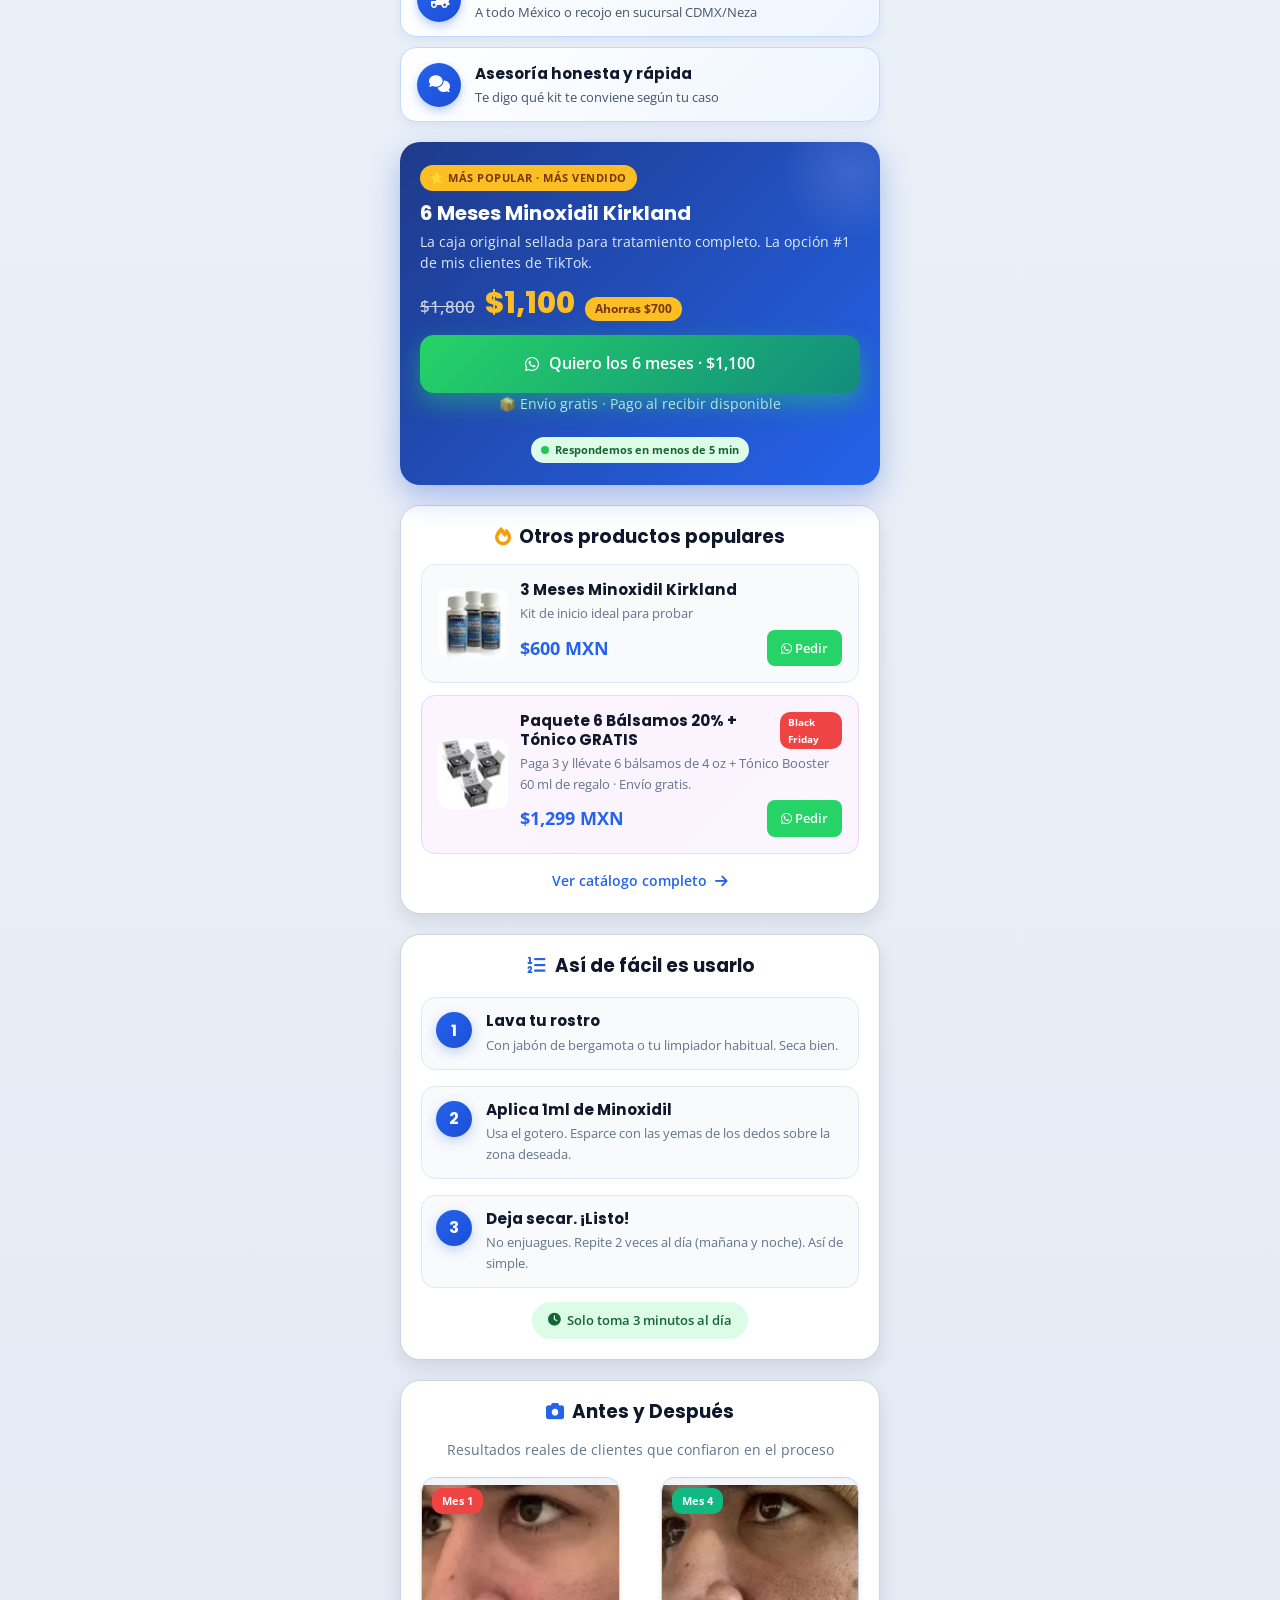
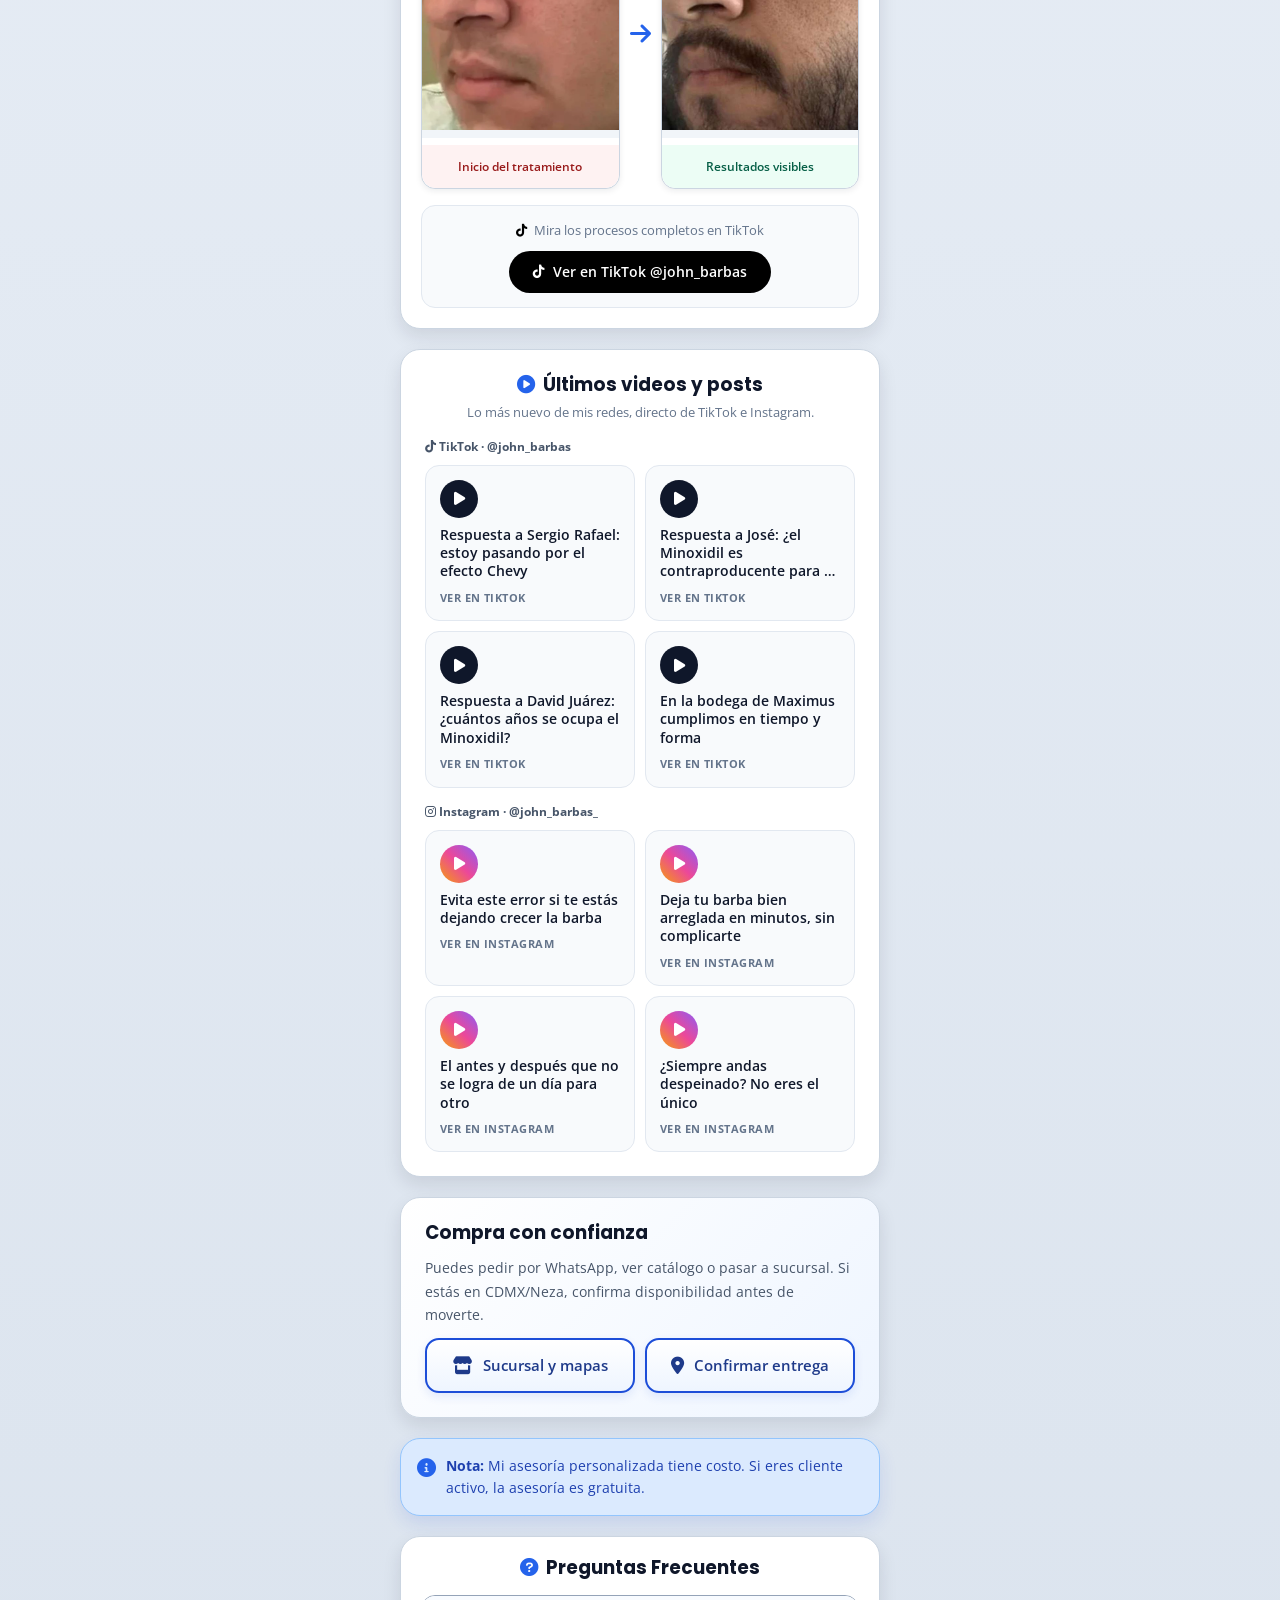
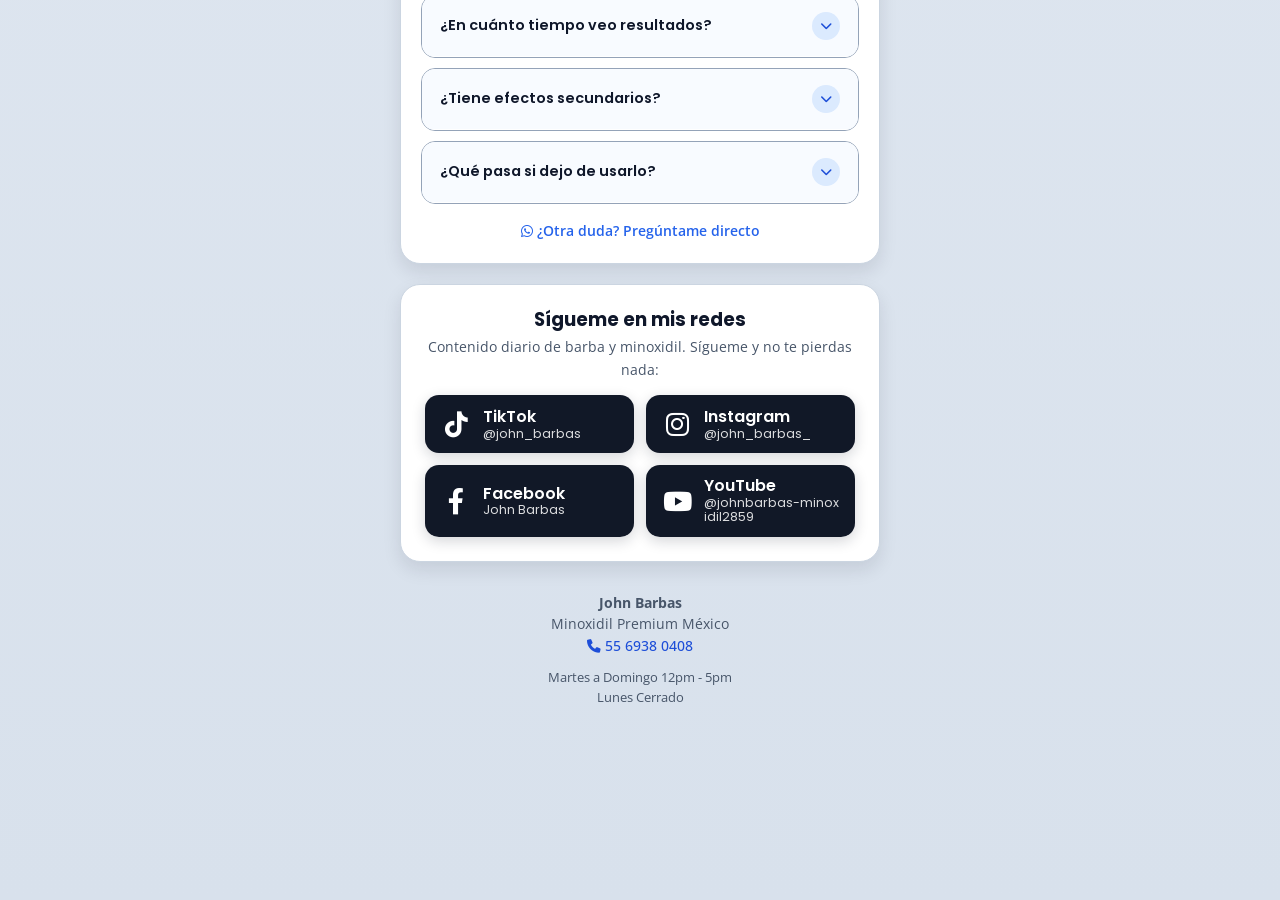
==== commit d188f93d: "Posts recientes: entran reels IG DgKuXAcuNmI, DgJOfKRDkN5, DgJHY11jkqS y DgJAa8wjuCE (espejos 24-25 " ====
--- a/index.html
+++ b/index.html
@@ -436,24 +436,24 @@
 
             <p class="jb-latest-group"><i class="fab fa-instagram"></i> Instagram · @john_barbas_</p>
             <div class="jb-latest-grid">
-                <a class="jb-latest-card" href="https://www.instagram.com/reel/DgG9W_SDHHp/" target="_blank" rel="noopener">
+                <a class="jb-latest-card" href="https://www.instagram.com/reel/DgKuXAcuNmI/" target="_blank" rel="noopener">
                     <span class="jb-latest-play ig"><i class="fas fa-play"></i></span>
-                    <span class="jb-latest-title">¿Espuma o líquido? Así se ocupa el minoxidil en espuma</span>
+                    <span class="jb-latest-title">Evita este error si te estás dejando crecer la barba</span>
                     <span class="jb-latest-tag">Ver en Instagram</span>
                 </a>
-                <a class="jb-latest-card" href="https://www.instagram.com/reel/DgEYlzfies8/" target="_blank" rel="noopener">
+                <a class="jb-latest-card" href="https://www.instagram.com/reel/DgJOfKRDkN5/" target="_blank" rel="noopener">
                     <span class="jb-latest-play ig"><i class="fas fa-play"></i></span>
-                    <span class="jb-latest-title">¿Estás aplicando bien tu minoxidil? Así se ocupa el líquido</span>
+                    <span class="jb-latest-title">Deja tu barba bien arreglada en minutos, sin complicarte</span>
                     <span class="jb-latest-tag">Ver en Instagram</span>
                 </a>
-                <a class="jb-latest-card" href="https://www.instagram.com/reel/Df6F7XvDAEJ/" target="_blank" rel="noopener">
+                <a class="jb-latest-card" href="https://www.instagram.com/reel/DgJHY11jkqS/" target="_blank" rel="noopener">
                     <span class="jb-latest-play ig"><i class="fas fa-play"></i></span>
-                    <span class="jb-latest-title">¿Ya conoces nuestra sucursal en CDMX? Local 76</span>
+                    <span class="jb-latest-title">El antes y después que no se logra de un día para otro</span>
                     <span class="jb-latest-tag">Ver en Instagram</span>
                 </a>
-                <a class="jb-latest-card" href="https://www.instagram.com/reel/DftNlpeDsNX/" target="_blank" rel="noopener">
+                <a class="jb-latest-card" href="https://www.instagram.com/reel/DgJAa8wjuCE/" target="_blank" rel="noopener">
                     <span class="jb-latest-play ig"><i class="fas fa-play"></i></span>
-                    <span class="jb-latest-title">¿Estás aplicando 1 ml en cada zona?</span>
+                    <span class="jb-latest-title">¿Siempre andas despeinado? No eres el único</span>
                     <span class="jb-latest-tag">Ver en Instagram</span>
                 </a>
             </div>
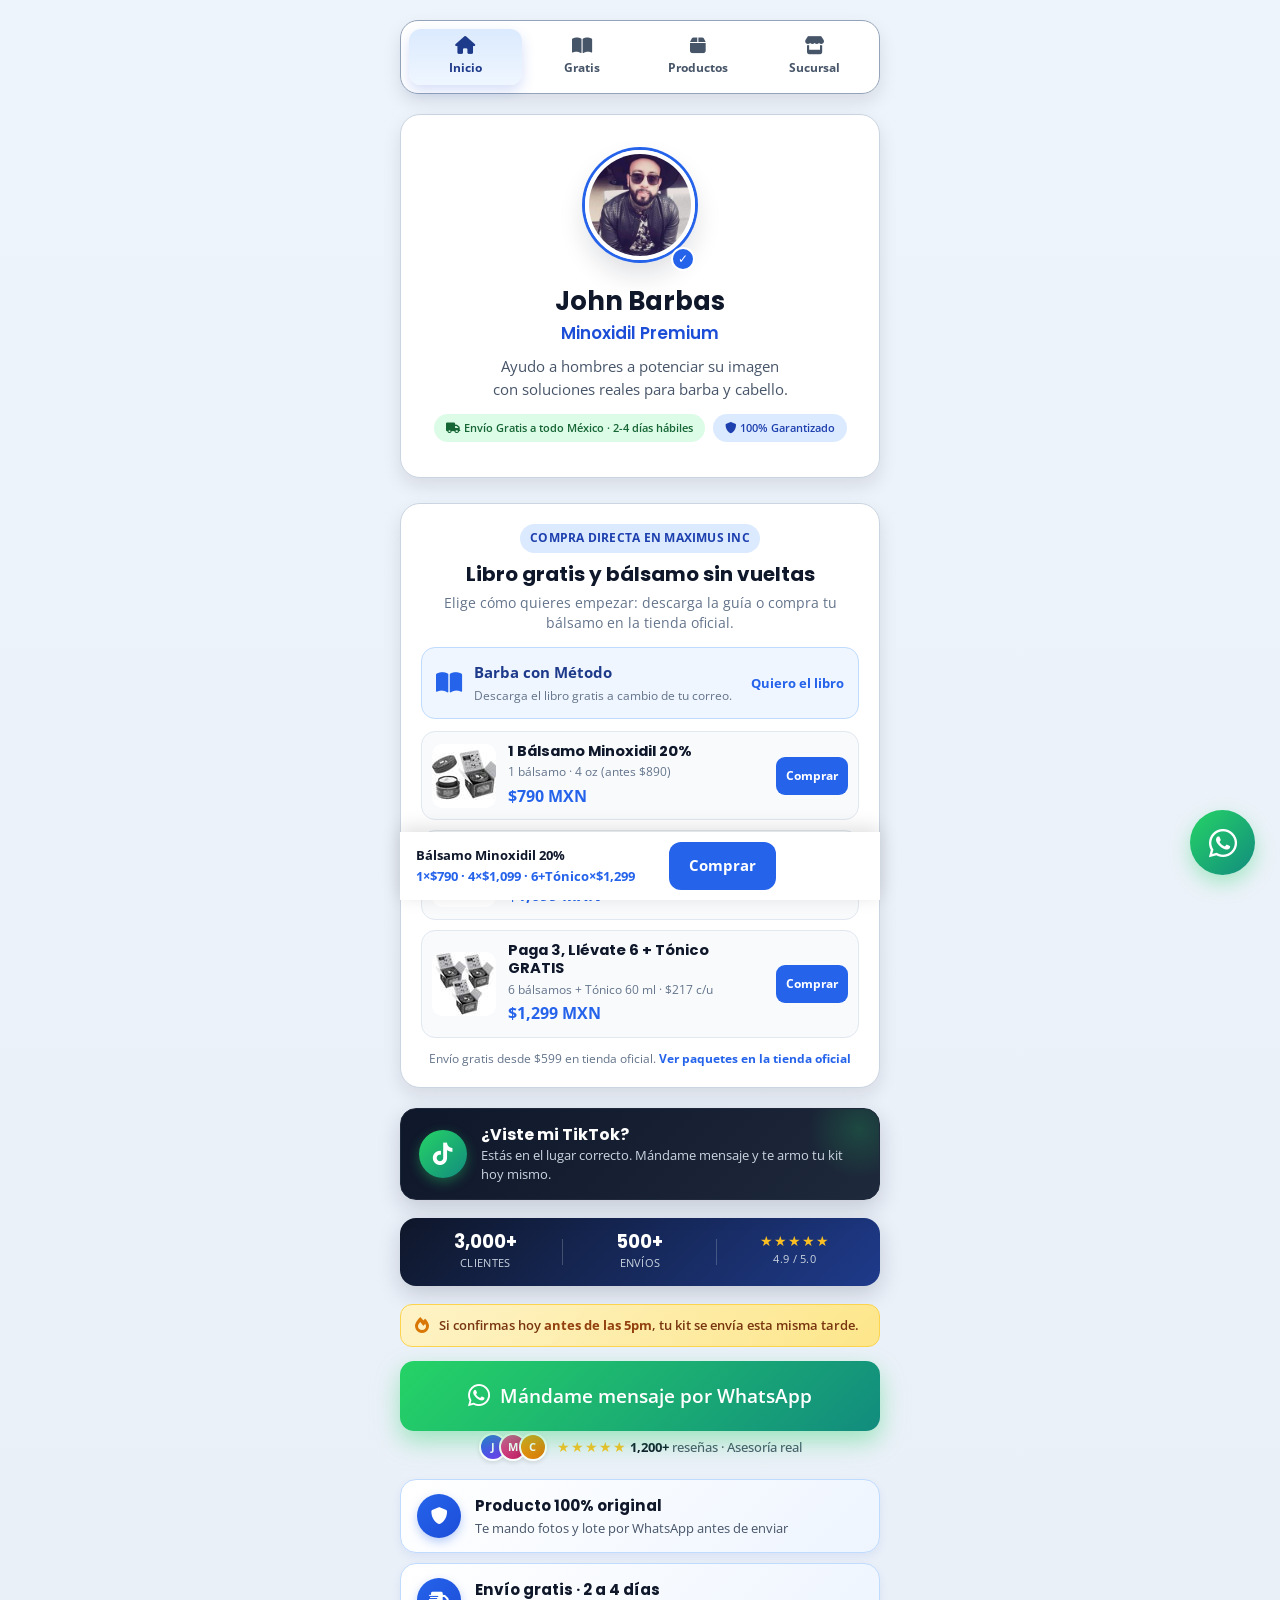
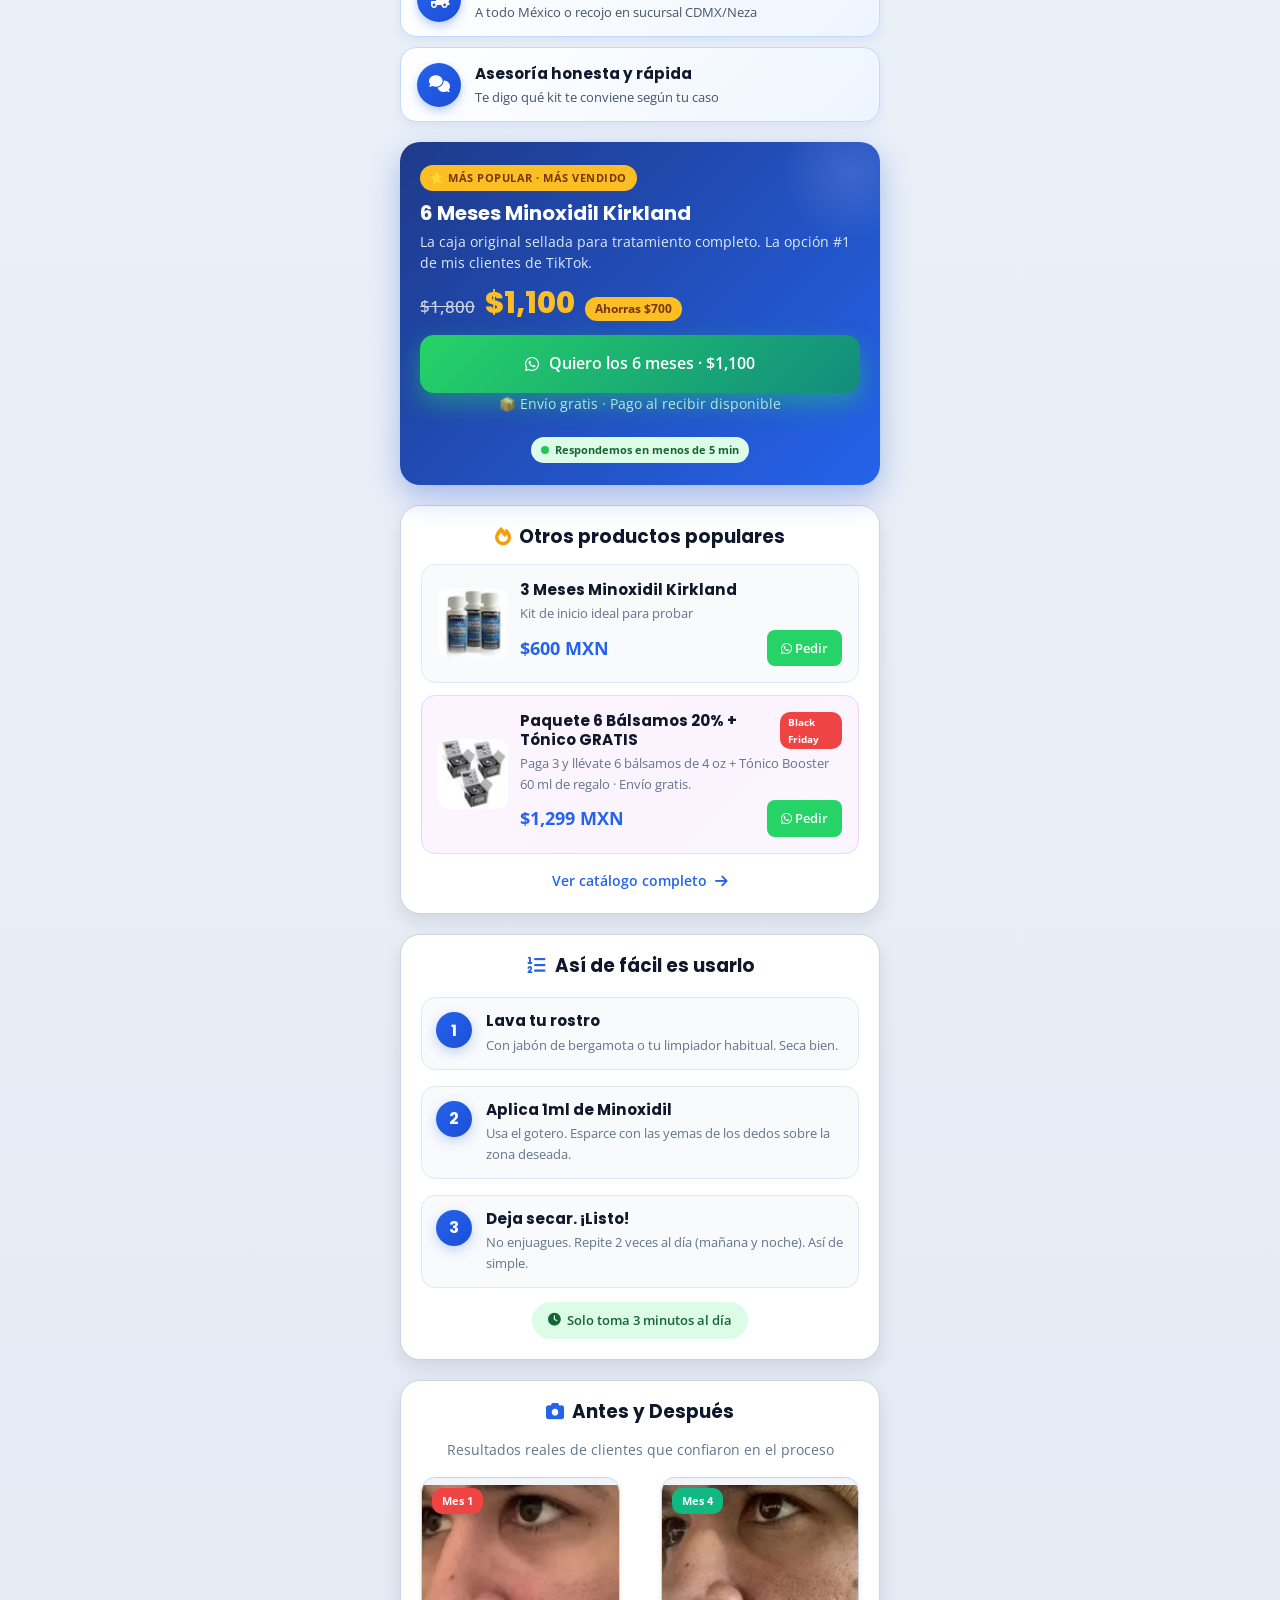
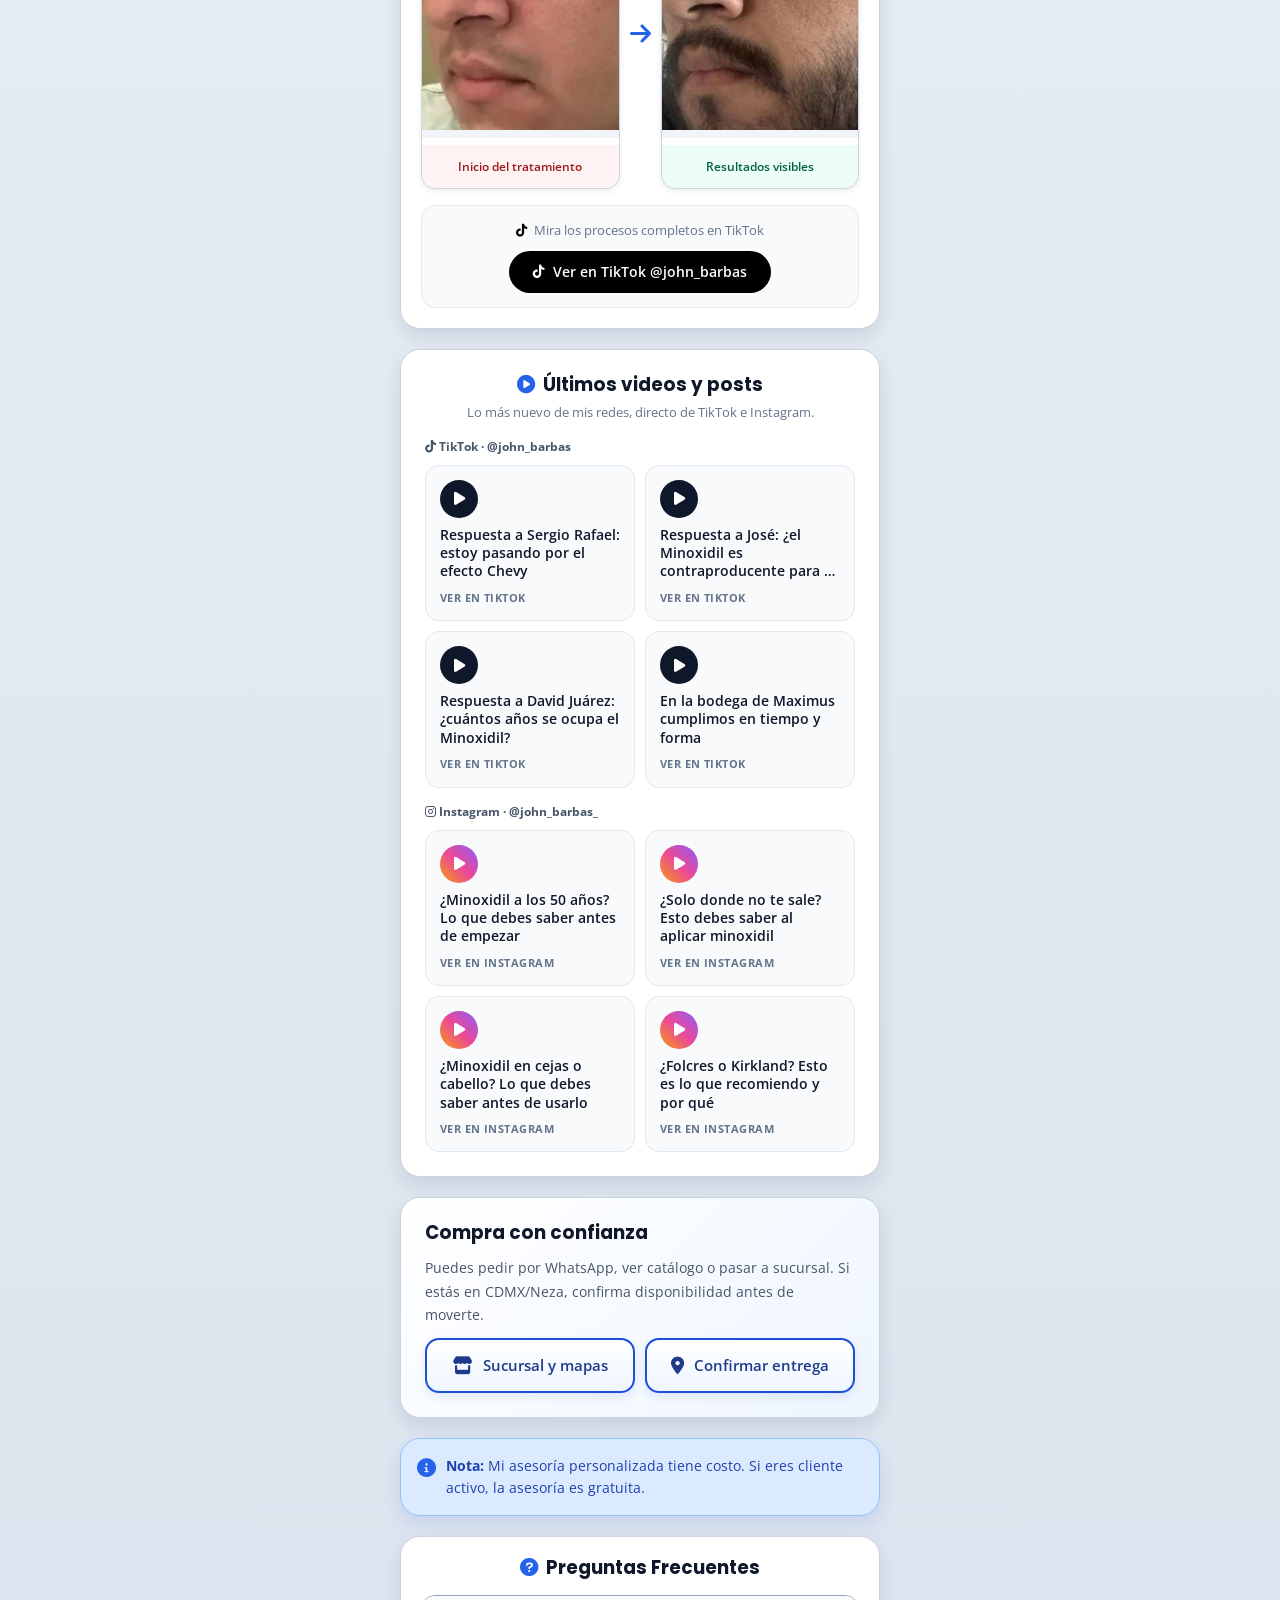
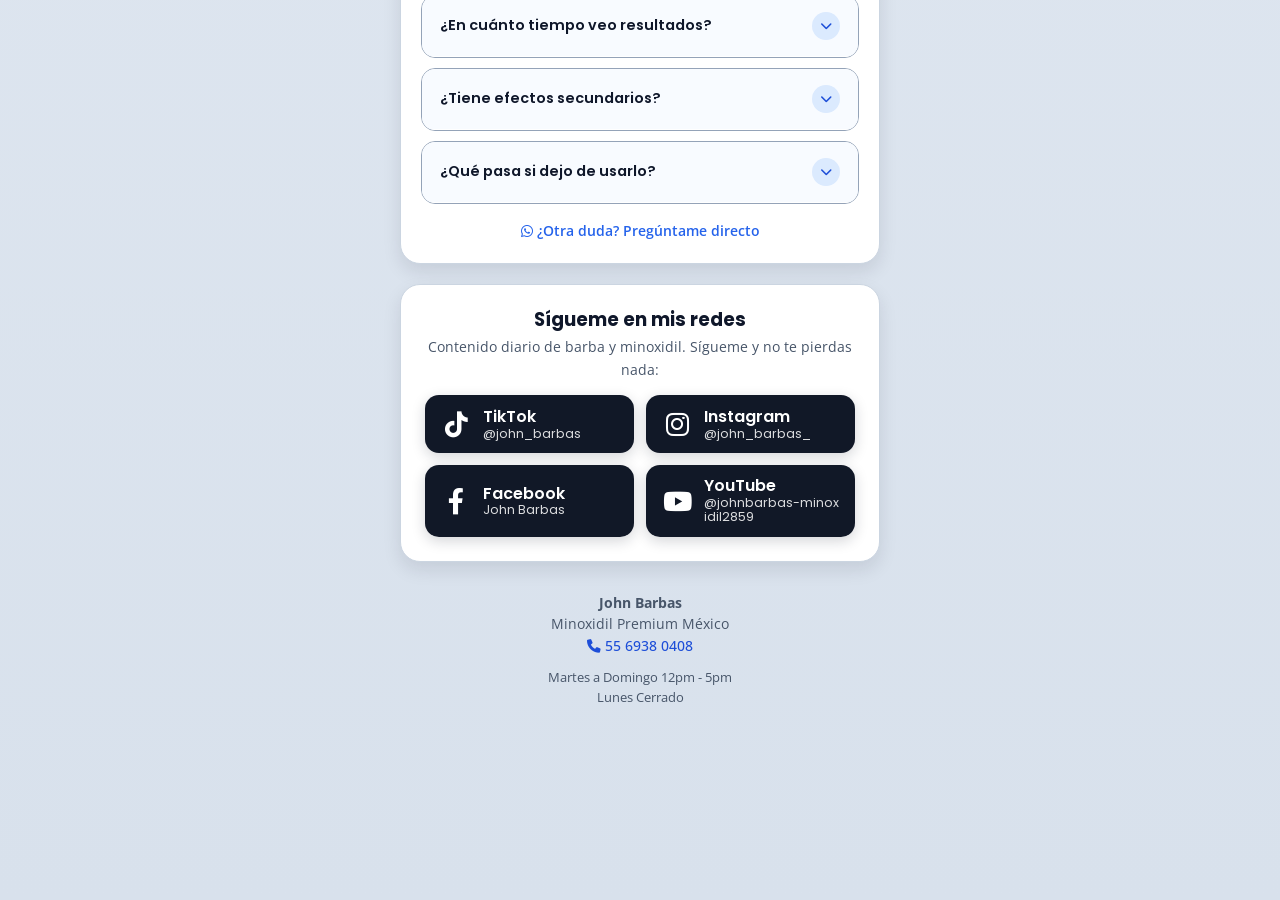
==== commit 88ab26ba: "Posts recientes: entran reels IG DgLzX0vOpp-, DgLlNH5uOEE, DgLeXGkup31 y DgLXbkRumc_ (espejos 25-nov" ====
--- a/index.html
+++ b/index.html
@@ -436,24 +436,24 @@
 
             <p class="jb-latest-group"><i class="fab fa-instagram"></i> Instagram · @john_barbas_</p>
             <div class="jb-latest-grid">
-                <a class="jb-latest-card" href="https://www.instagram.com/reel/DgKuXAcuNmI/" target="_blank" rel="noopener">
+                <a class="jb-latest-card" href="https://www.instagram.com/reel/DgLzX0vOpp-/" target="_blank" rel="noopener">
                     <span class="jb-latest-play ig"><i class="fas fa-play"></i></span>
-                    <span class="jb-latest-title">Evita este error si te estás dejando crecer la barba</span>
+                    <span class="jb-latest-title">¿Minoxidil a los 50 años? Lo que debes saber antes de empezar</span>
                     <span class="jb-latest-tag">Ver en Instagram</span>
                 </a>
-                <a class="jb-latest-card" href="https://www.instagram.com/reel/DgJOfKRDkN5/" target="_blank" rel="noopener">
+                <a class="jb-latest-card" href="https://www.instagram.com/reel/DgLlNH5uOEE/" target="_blank" rel="noopener">
                     <span class="jb-latest-play ig"><i class="fas fa-play"></i></span>
-                    <span class="jb-latest-title">Deja tu barba bien arreglada en minutos, sin complicarte</span>
+                    <span class="jb-latest-title">¿Solo donde no te sale? Esto debes saber al aplicar minoxidil</span>
                     <span class="jb-latest-tag">Ver en Instagram</span>
                 </a>
-                <a class="jb-latest-card" href="https://www.instagram.com/reel/DgJHY11jkqS/" target="_blank" rel="noopener">
+                <a class="jb-latest-card" href="https://www.instagram.com/reel/DgLeXGkup31/" target="_blank" rel="noopener">
                     <span class="jb-latest-play ig"><i class="fas fa-play"></i></span>
-                    <span class="jb-latest-title">El antes y después que no se logra de un día para otro</span>
+                    <span class="jb-latest-title">¿Minoxidil en cejas o cabello? Lo que debes saber antes de usarlo</span>
                     <span class="jb-latest-tag">Ver en Instagram</span>
                 </a>
-                <a class="jb-latest-card" href="https://www.instagram.com/reel/DgJAa8wjuCE/" target="_blank" rel="noopener">
+                <a class="jb-latest-card" href="https://www.instagram.com/reel/DgLXbkRumc_/" target="_blank" rel="noopener">
                     <span class="jb-latest-play ig"><i class="fas fa-play"></i></span>
-                    <span class="jb-latest-title">¿Siempre andas despeinado? No eres el único</span>
+                    <span class="jb-latest-title">¿Folcres o Kirkland? Esto es lo que recomiendo y por qué</span>
                     <span class="jb-latest-tag">Ver en Instagram</span>
                 </a>
             </div>
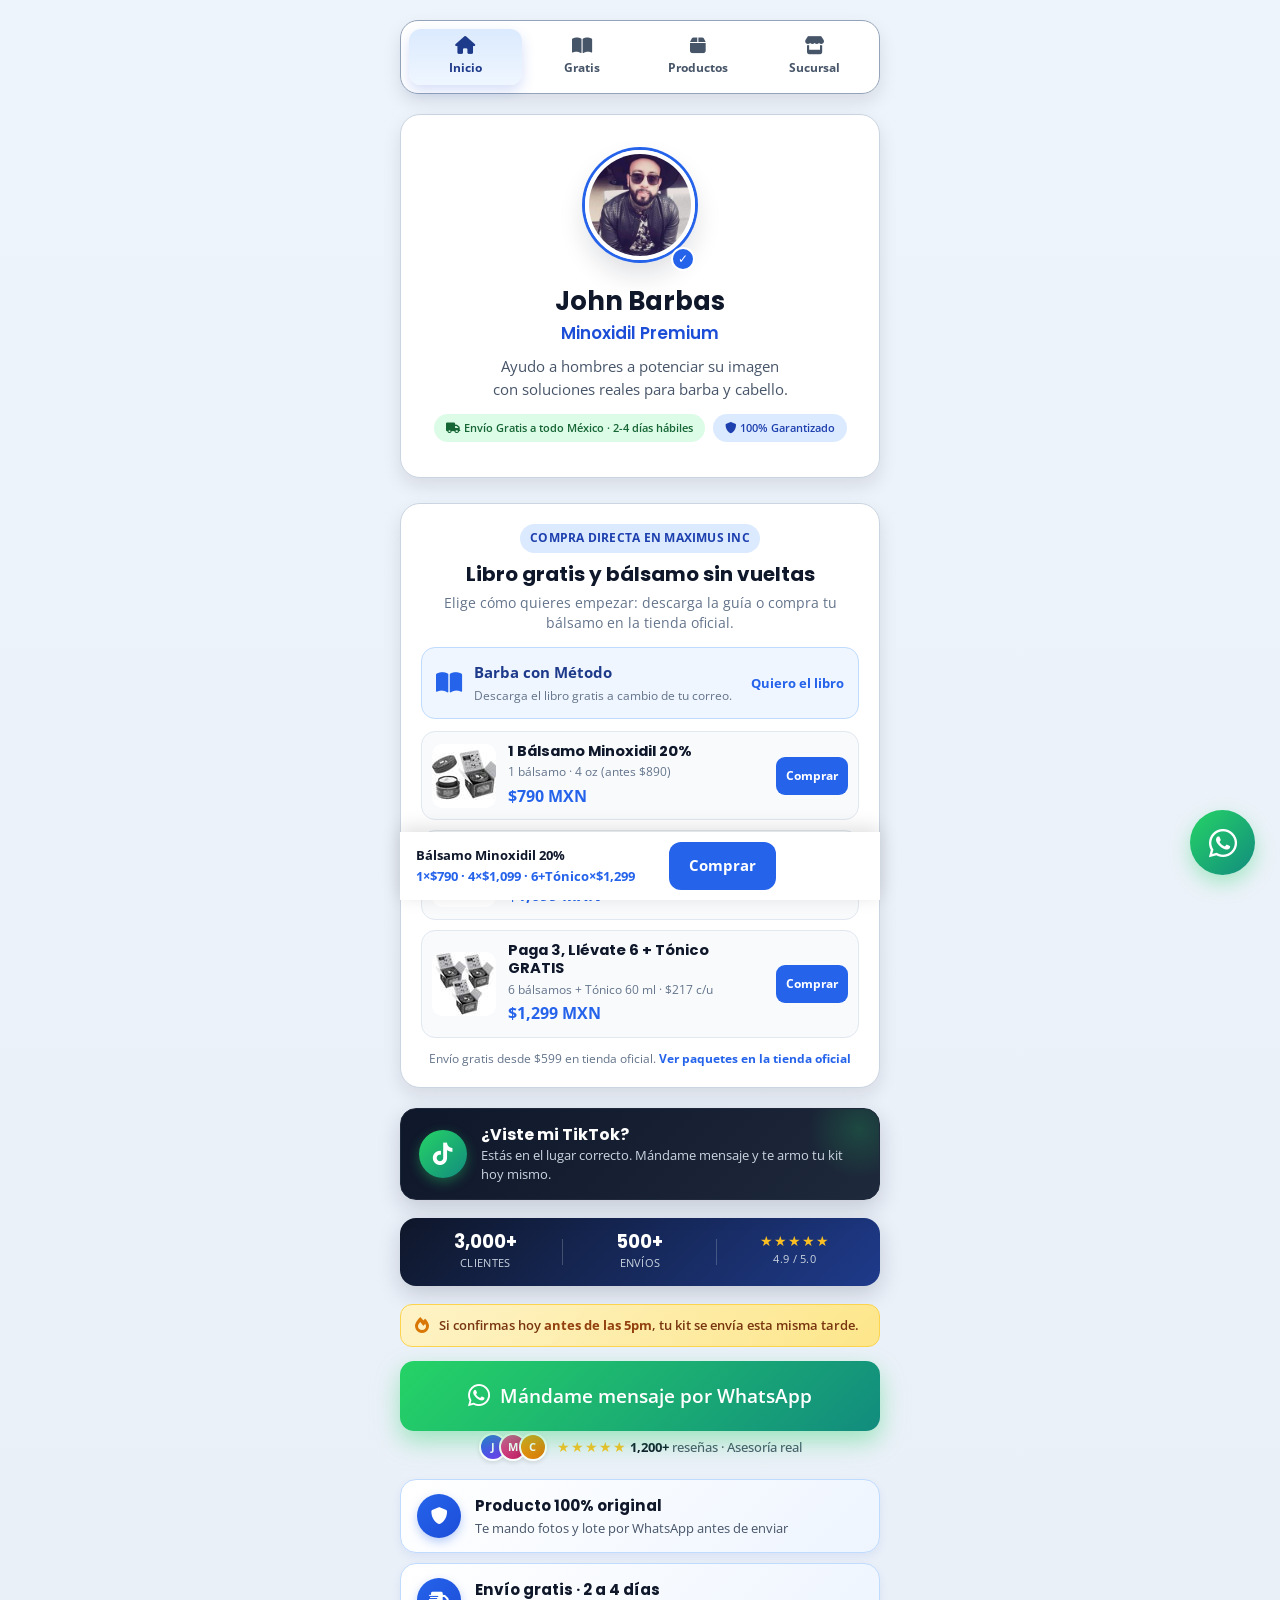
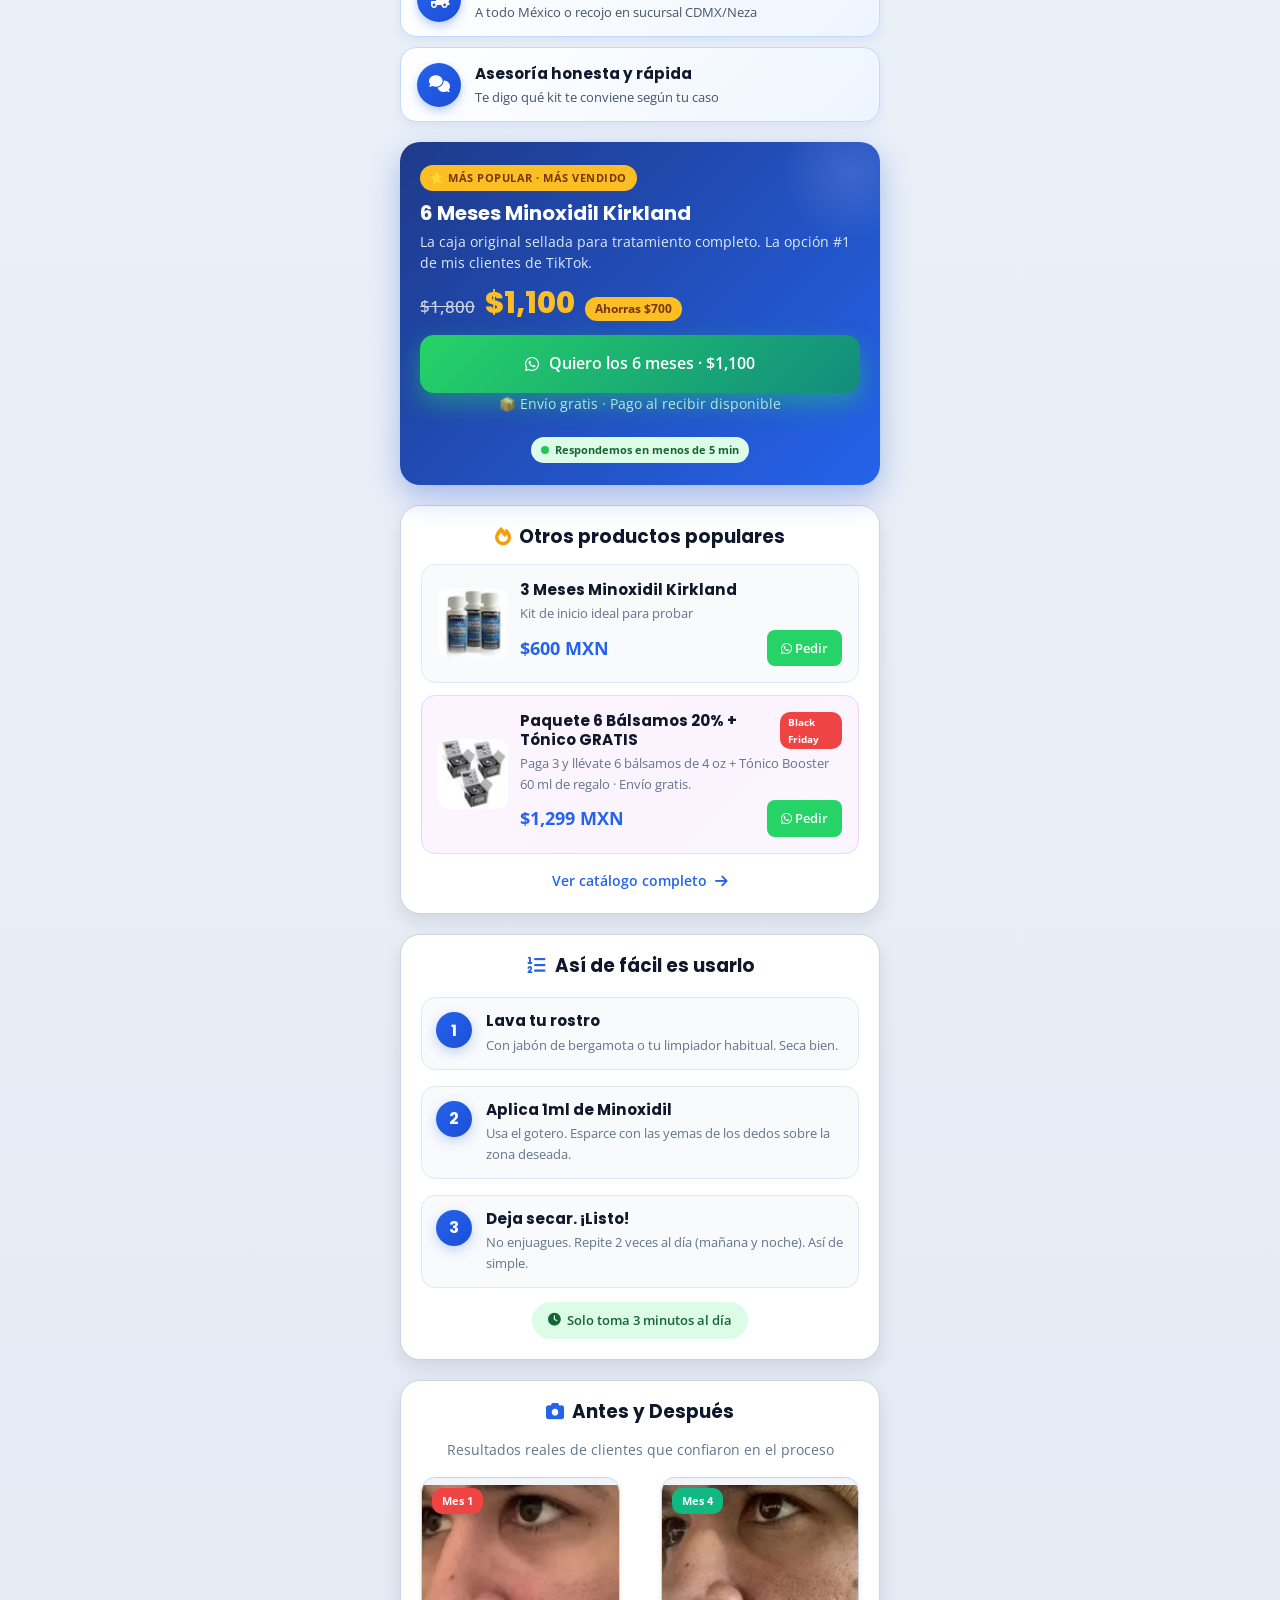
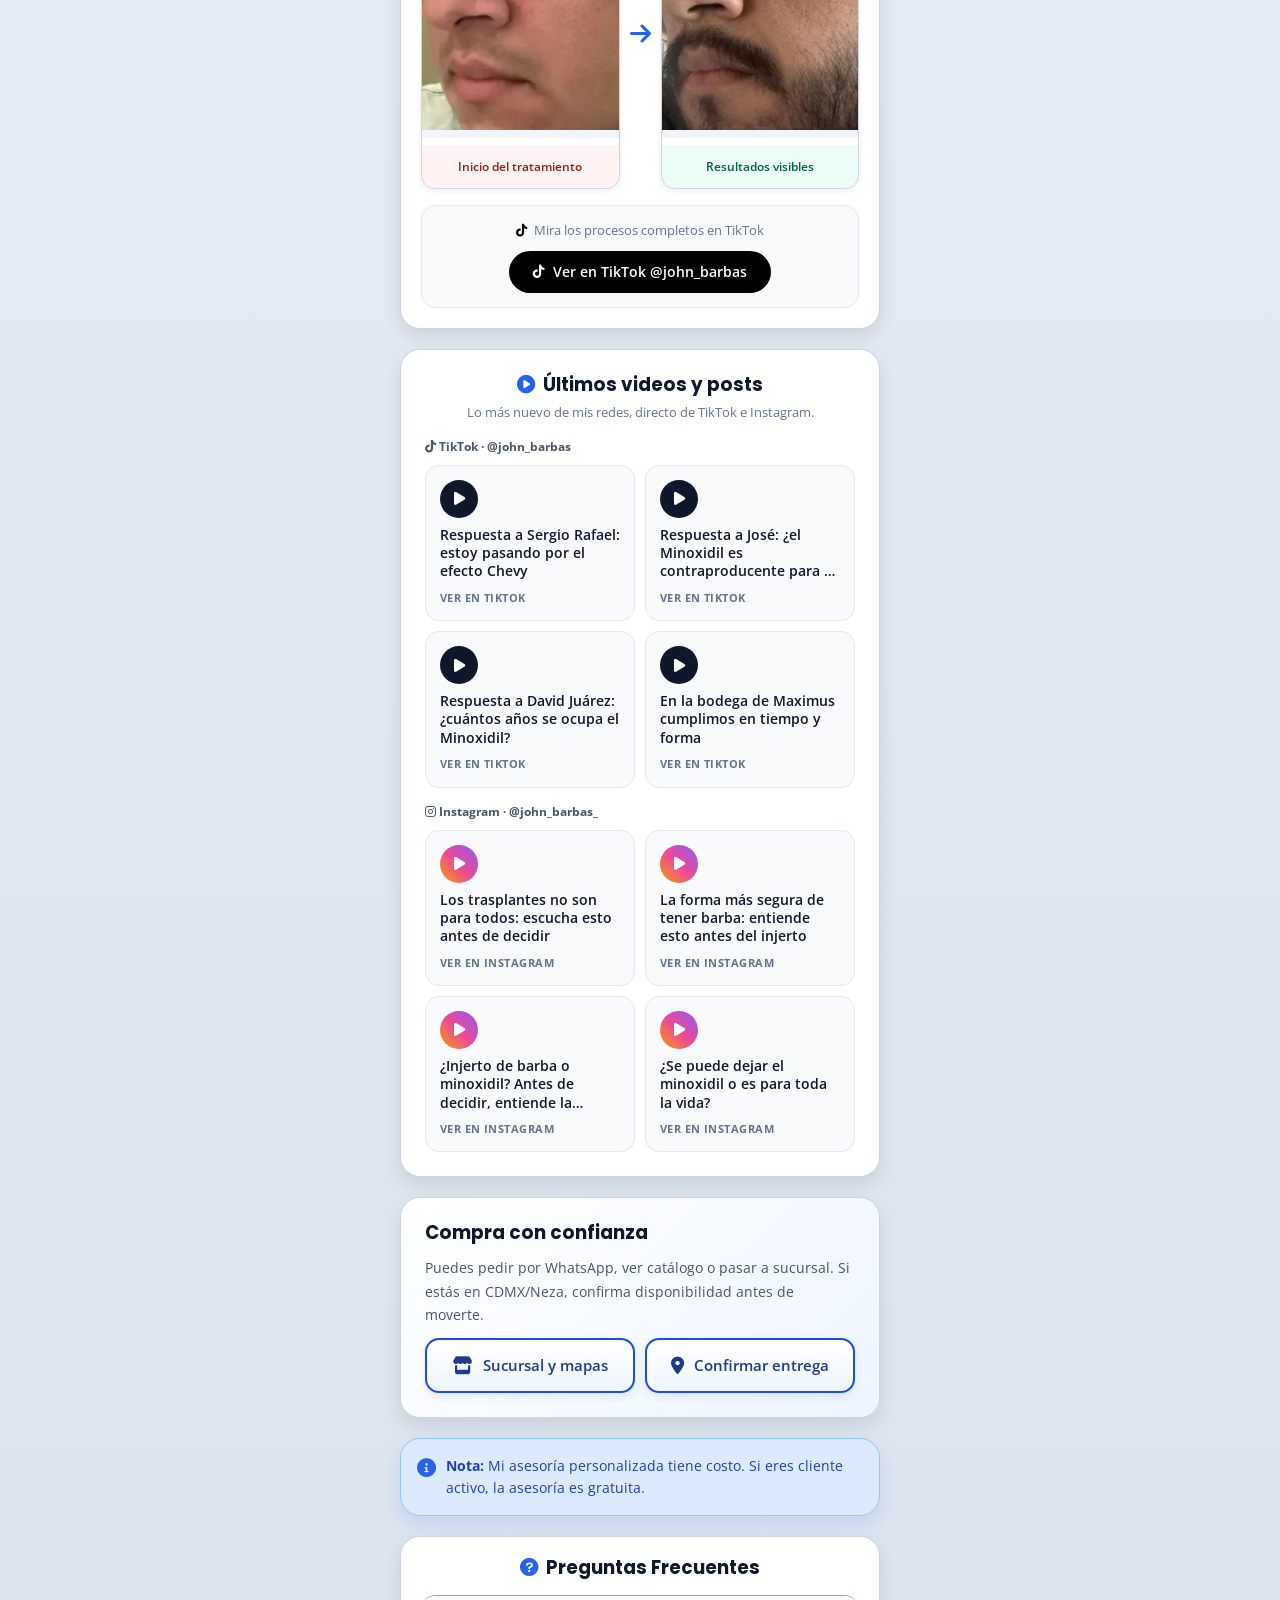
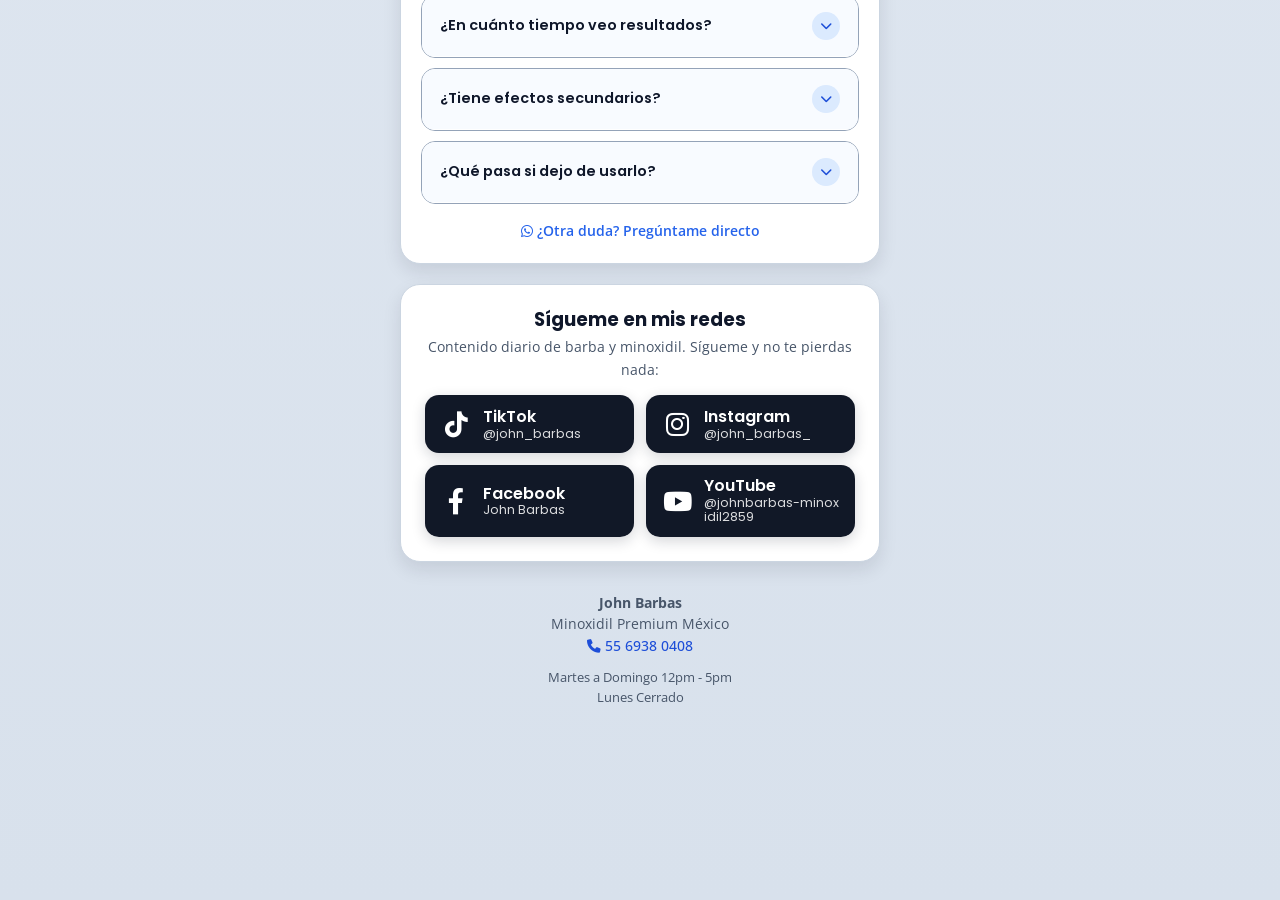
==== commit 894706f4: "Posts recientes: entran reels IG DgP5O5xuIyU, DgOKnrEsLEP, DgOEM8wuKam y DgN8uWkMTnR (espejos 26-27 " ====
--- a/index.html
+++ b/index.html
@@ -436,24 +436,24 @@
 
             <p class="jb-latest-group"><i class="fab fa-instagram"></i> Instagram · @john_barbas_</p>
             <div class="jb-latest-grid">
-                <a class="jb-latest-card" href="https://www.instagram.com/reel/DgLzX0vOpp-/" target="_blank" rel="noopener">
+                <a class="jb-latest-card" href="https://www.instagram.com/reel/DgP5O5xuIyU/" target="_blank" rel="noopener">
                     <span class="jb-latest-play ig"><i class="fas fa-play"></i></span>
-                    <span class="jb-latest-title">¿Minoxidil a los 50 años? Lo que debes saber antes de empezar</span>
+                    <span class="jb-latest-title">Los trasplantes no son para todos: escucha esto antes de decidir</span>
                     <span class="jb-latest-tag">Ver en Instagram</span>
                 </a>
-                <a class="jb-latest-card" href="https://www.instagram.com/reel/DgLlNH5uOEE/" target="_blank" rel="noopener">
+                <a class="jb-latest-card" href="https://www.instagram.com/reel/DgOKnrEsLEP/" target="_blank" rel="noopener">
                     <span class="jb-latest-play ig"><i class="fas fa-play"></i></span>
-                    <span class="jb-latest-title">¿Solo donde no te sale? Esto debes saber al aplicar minoxidil</span>
+                    <span class="jb-latest-title">La forma más segura de tener barba: entiende esto antes del injerto</span>
                     <span class="jb-latest-tag">Ver en Instagram</span>
                 </a>
-                <a class="jb-latest-card" href="https://www.instagram.com/reel/DgLeXGkup31/" target="_blank" rel="noopener">
+                <a class="jb-latest-card" href="https://www.instagram.com/reel/DgOEM8wuKam/" target="_blank" rel="noopener">
                     <span class="jb-latest-play ig"><i class="fas fa-play"></i></span>
-                    <span class="jb-latest-title">¿Minoxidil en cejas o cabello? Lo que debes saber antes de usarlo</span>
+                    <span class="jb-latest-title">¿Injerto de barba o minoxidil? Antes de decidir, entiende la diferencia</span>
                     <span class="jb-latest-tag">Ver en Instagram</span>
                 </a>
-                <a class="jb-latest-card" href="https://www.instagram.com/reel/DgLXbkRumc_/" target="_blank" rel="noopener">
+                <a class="jb-latest-card" href="https://www.instagram.com/reel/DgN8uWkMTnR/" target="_blank" rel="noopener">
                     <span class="jb-latest-play ig"><i class="fas fa-play"></i></span>
-                    <span class="jb-latest-title">¿Folcres o Kirkland? Esto es lo que recomiendo y por qué</span>
+                    <span class="jb-latest-title">¿Se puede dejar el minoxidil o es para toda la vida?</span>
                     <span class="jb-latest-tag">Ver en Instagram</span>
                 </a>
             </div>
--- a/styles.css
+++ b/styles.css
@@ -1143,6 +1143,19 @@
 .lead-status[data-type="error"] {
     color: #b91c1c;
     font-weight: 700;
+}
+
+.lead-status[data-type="ok"] {
+    color: #047857;
+    font-size: 0.95rem;
+    font-weight: 700;
+    padding: 14px;
+    background: #ecfdf5;
+    border-radius: 12px;
+}
+
+.lead-form [hidden] {
+    display: none !important;
 }
 
 .lead-fallback-link {
